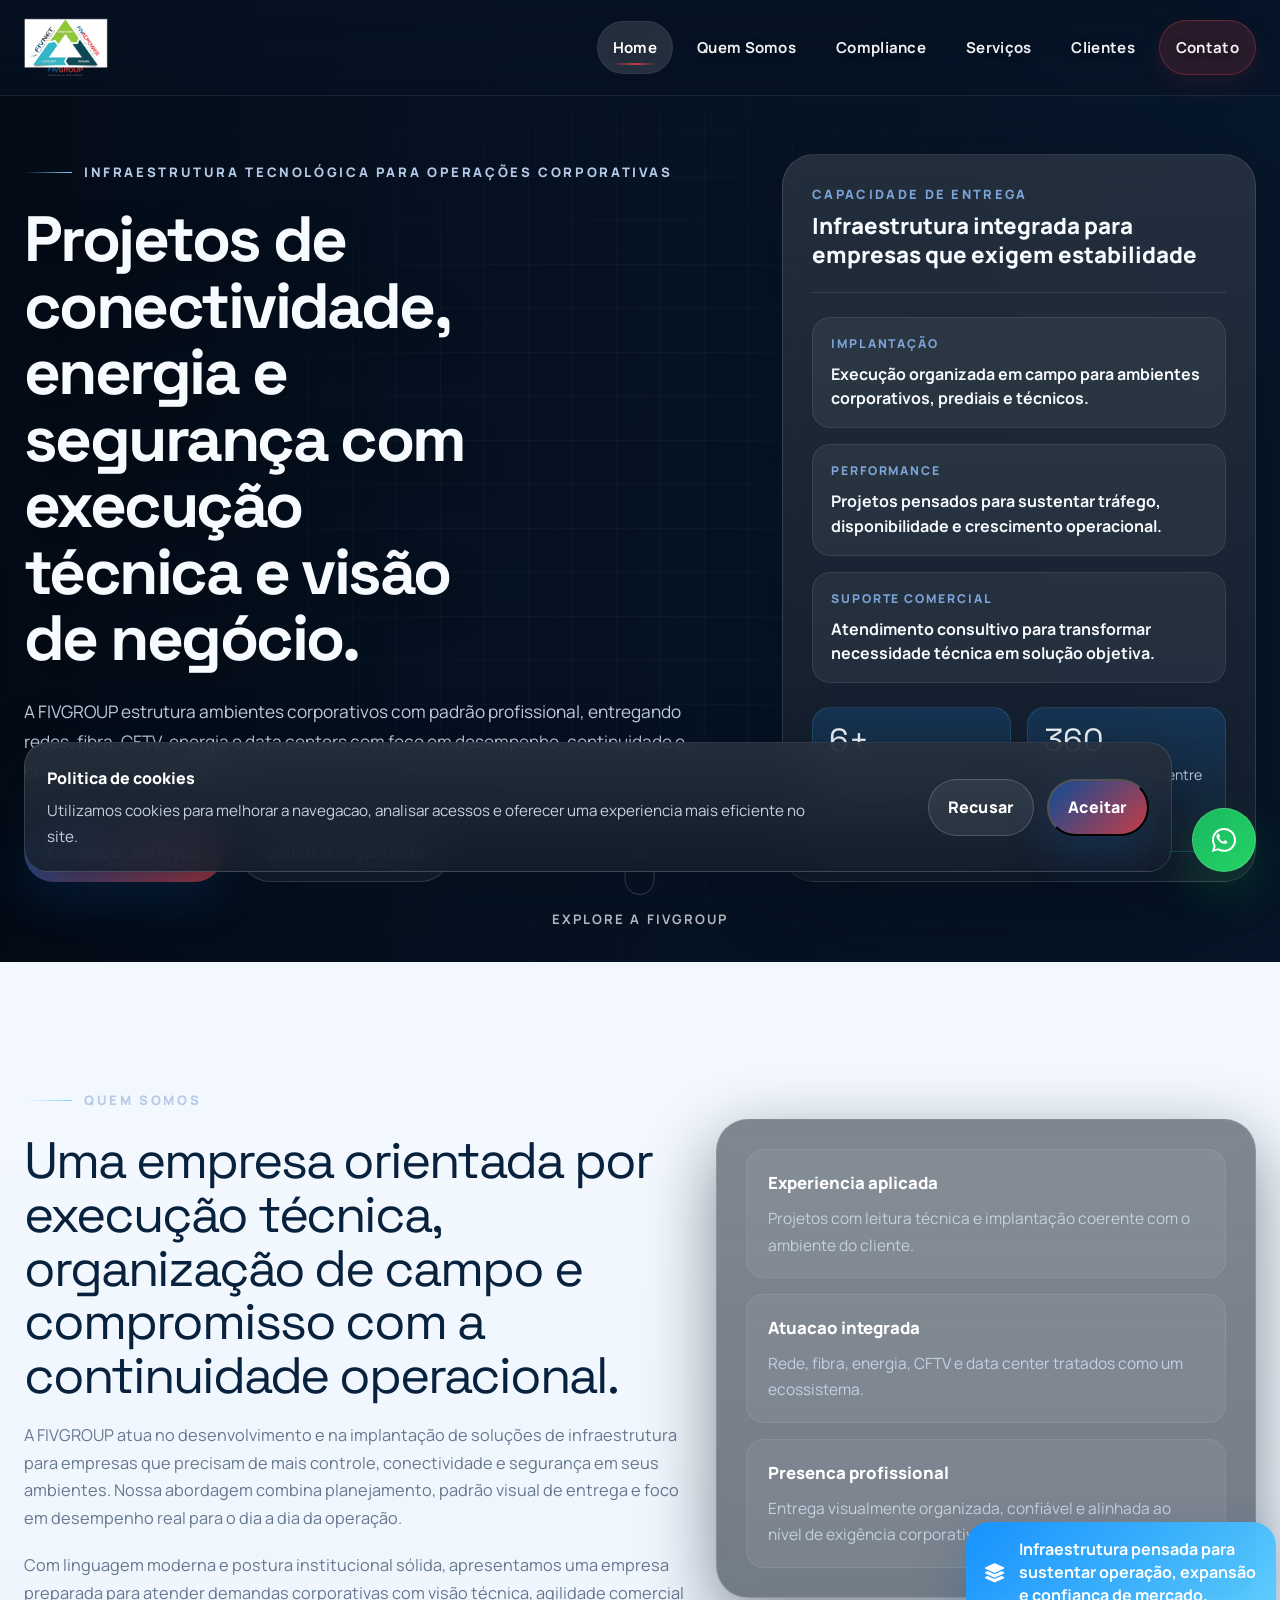
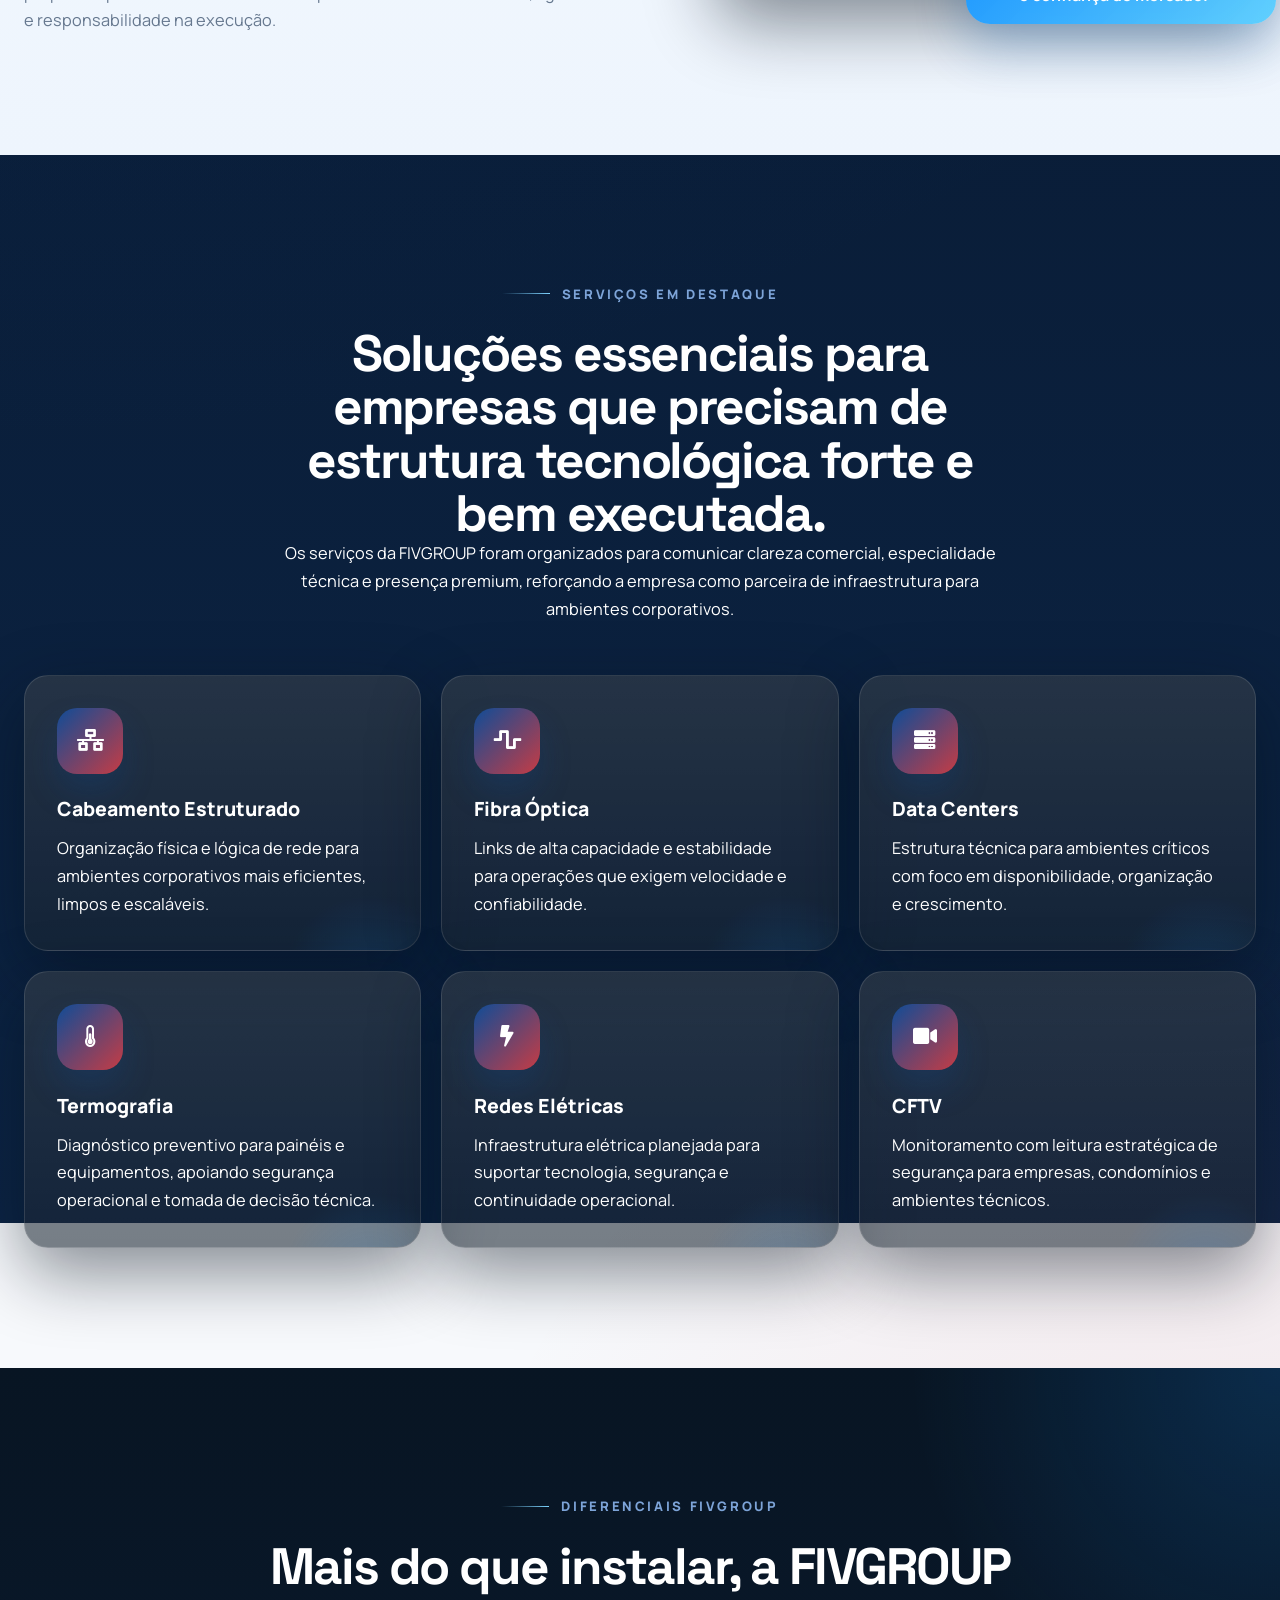
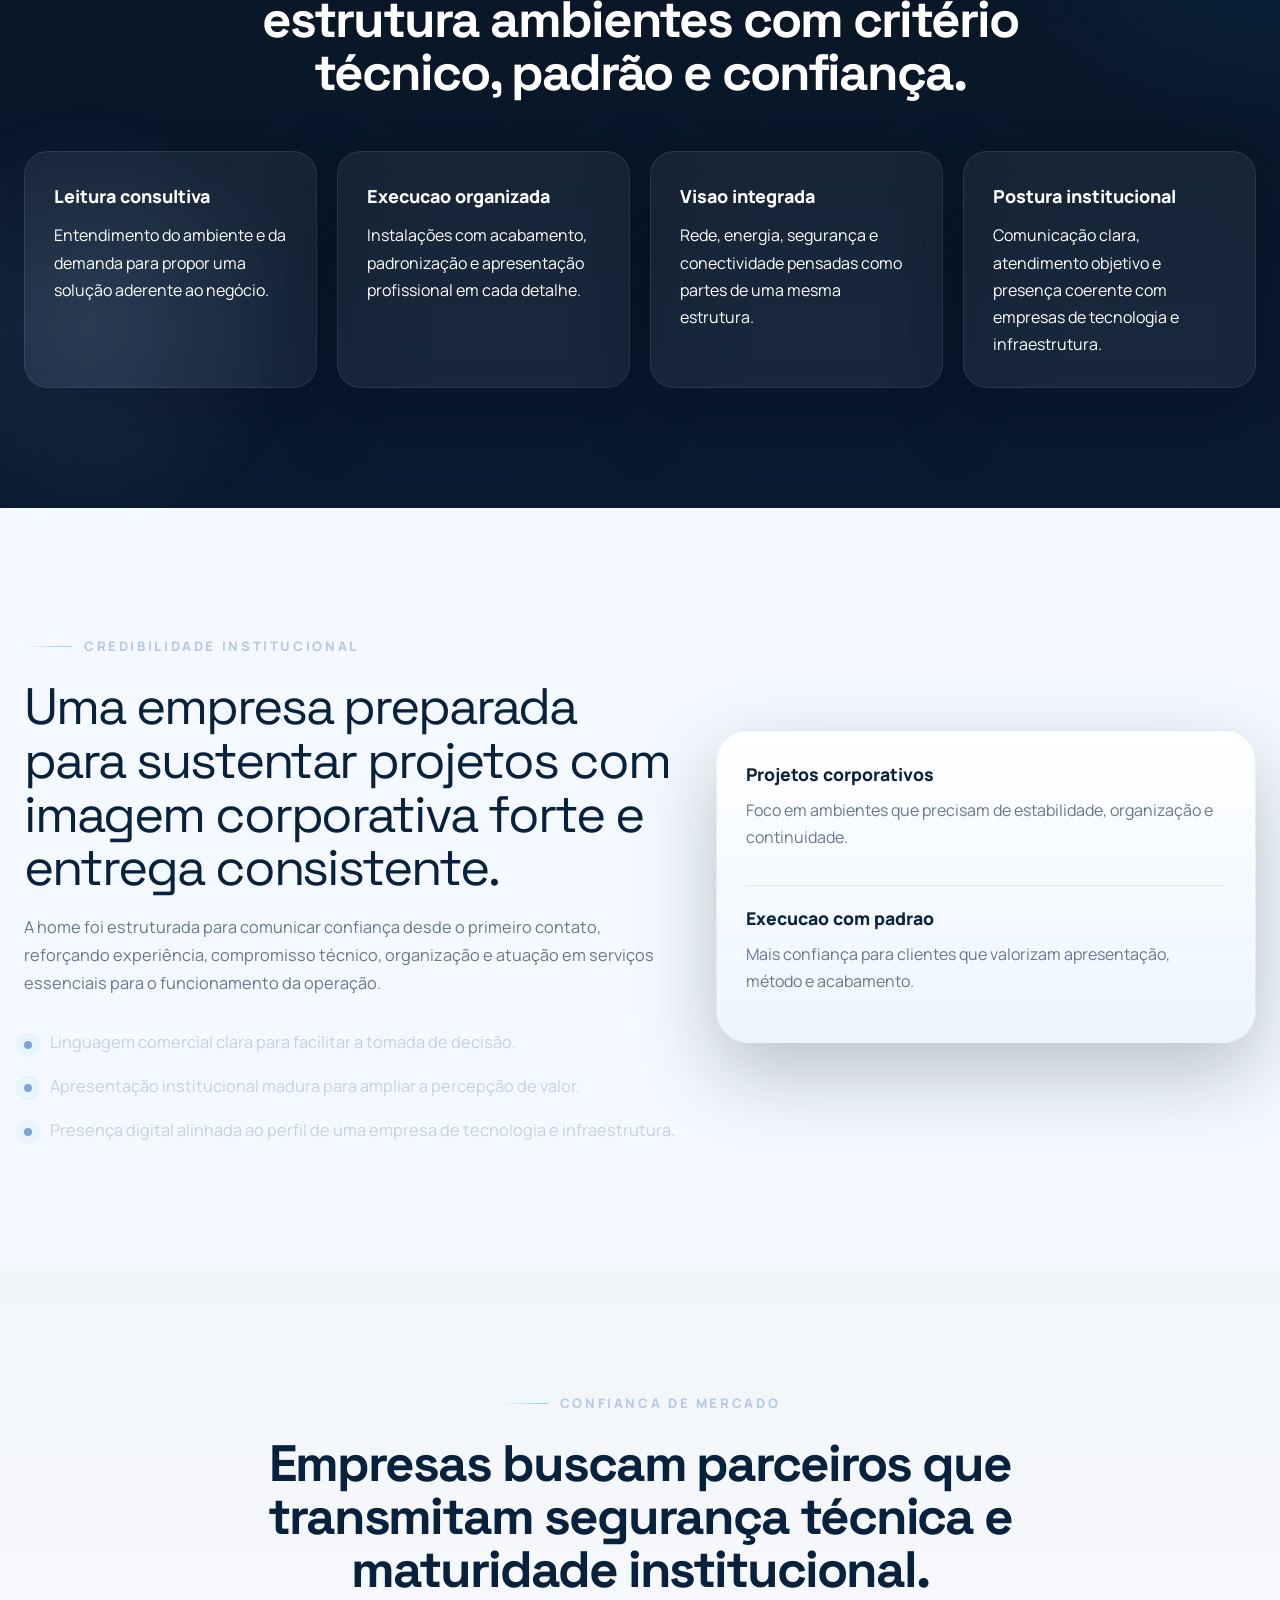
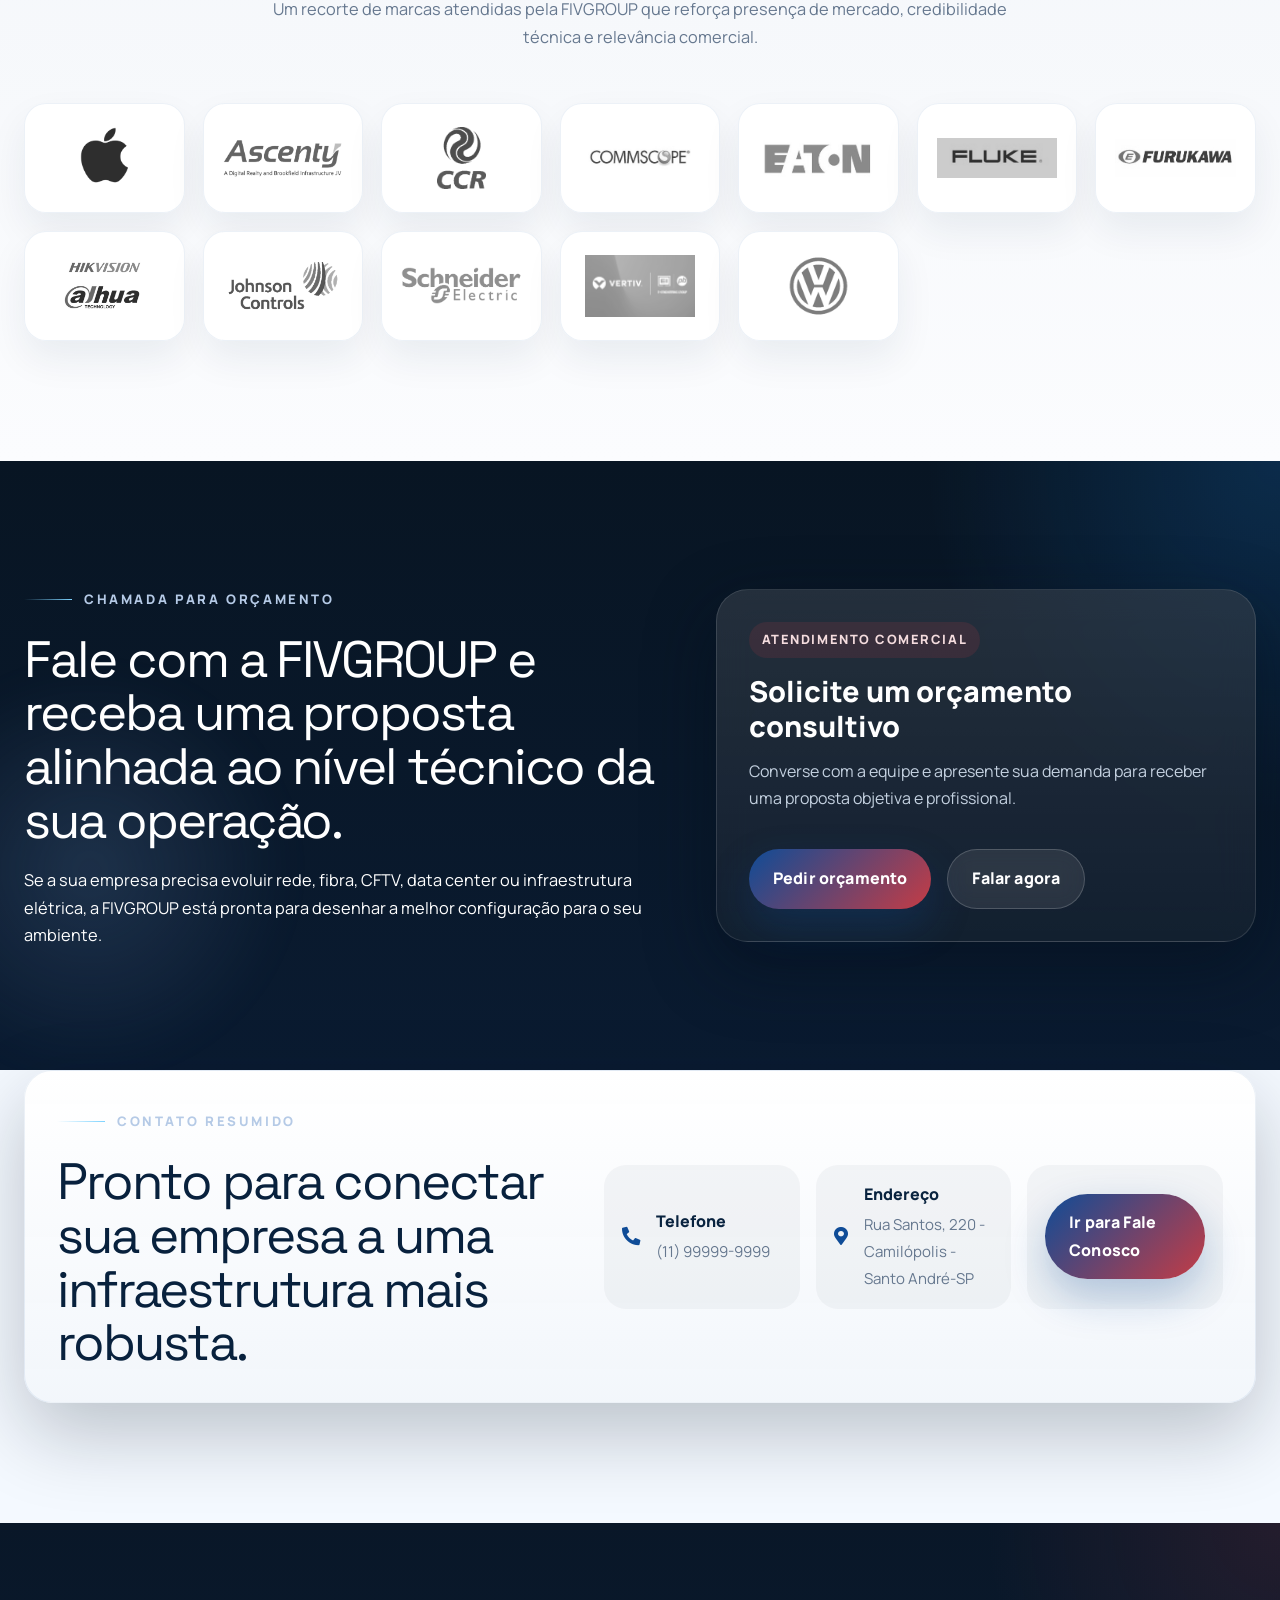
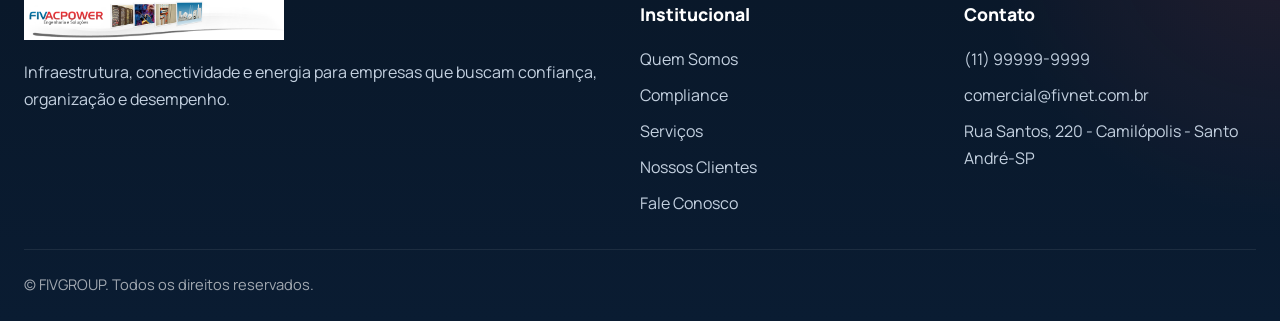
==== index.html @ 3a9e70b9 "Remoção do Serviço de Telefonia." ====
<!DOCTYPE HTML>
<html lang="pt-BR">
	<head>
		<title>FIVGROUP | Infraestrutura, Redes e Energia</title>
		<meta charset="utf-8" />
		<meta name="viewport" content="width=device-width, initial-scale=1, user-scalable=no" />
		<meta name="robots" content="index, follow, max-image-preview:large" />
		<meta name="author" content="FIVGROUP" />
		<meta name="keywords" content="infraestrutura de TI, cabeamento estruturado, fibra óptica, data center, redes elétricas, CFTV, redes corporativas, conectividade empresarial, FIVGROUP" />
		<meta
			name="description"
			content="A FIVGROUP entrega infraestrutura de TI, cabeamento, fibra óptica, energia, CFTV e data centers para operações corporativas que precisam de estabilidade e desempenho."
		/>
		<meta property="og:type" content="website" />
		<meta property="og:title" content="FIVGROUP | Infraestrutura, Redes e Energia" />
		<meta property="og:description" content="Infraestrutura corporativa com foco em conectividade, energia, segurança e desempenho operacional." />
		<meta property="og:image" content="images/logo_fivgroup.png" />
		<meta property="og:locale" content="pt_BR" />
		<meta name="twitter:card" content="summary_large_image" />
		<meta name="twitter:title" content="FIVGROUP | Infraestrutura, Redes e Energia" />
		<meta name="twitter:description" content="Soluções de infraestrutura, redes, energia e conectividade para empresas." />
		<meta name="theme-color" content="#0b2f61" />
		<link rel="canonical" href="https://www.fivnet.com.br/" />
		<link rel="icon" type="image/png" sizes="256x256" href="images/favicon-fivgroup.png" />
		<link rel="icon" type="image/x-icon" href="favicon.ico" />
		<link rel="apple-touch-icon" href="images/favicon-fivgroup.png" />
		<link rel="preconnect" href="https://fonts.googleapis.com" />
		<link rel="preconnect" href="https://fonts.gstatic.com" crossorigin />
		<link
			href="https://fonts.googleapis.com/css2?family=Manrope:wght@400;500;600;700;800&family=Space+Grotesk:wght@500;700&display=swap"
			rel="stylesheet"
		/>
		<link rel="stylesheet" href="assets/css/main.css" />
		<script type="application/ld+json">
			{
				"@context": "https://schema.org",
				"@type": "Organization",
				"name": "FIVGROUP",
				"url": "https://www.fivnet.com.br/",
				"logo": "https://www.fivnet.com.br/images/logo_fivgroup.png",
				"email": "comercial@fivnet.com.br",
				"telephone": "+55 11 99999-9999",
				"address": {
					"@type": "PostalAddress",
					"streetAddress": "Rua Santos, 220 - Camilópolis",
					"addressLocality": "Santo André",
					"addressRegion": "SP",
					"addressCountry": "BR"
				},
				"sameAs": [
					"https://wa.me/5511999999999"
				]
			}
		</script>
	</head>
	<body class="is-preload">
		<div id="preloader" aria-hidden="true">
			<div class="preloader-grid"></div>
			<div class="preloader-core">
				<div class="preloader-ring ring-a"></div>
				<div class="preloader-ring ring-b"></div>
				<div class="preloader-logo-wrap">
					<img src="images/logo_fivgroup.png" alt="FIVGROUP" class="preloader-logo" />
				</div>
			</div>
		</div>

		<div class="site-shell">
			<nav id="nav">
				<div class="container nav-container">
					<a href="#hero" class="brand scrolly" aria-label="FIVGROUP Home">
						<img src="images/logo_fivgroup.png" alt="FIVGROUP" class="brand-logo" />
					</a>
					<button class="nav-toggle" type="button" aria-label="Abrir menu">
						<span></span>
						<span></span>
					</button>
					<ul class="nav-menu">
						<li><a href="index.html" class="active">Home</a></li>
						<li><a href="quem-somos.html">Quem Somos</a></li>
						<li><a href="compliance.html">Compliance</a></li>
						<li><a href="servicos.html">Serviços</a></li>
						<li><a href="nossos-clientes.html">Clientes</a></li>
						<li><a href="fale-conosco.html" class="nav-cta">Contato</a></li>
					</ul>
				</div>
			</nav>

			<main>
				<section id="hero" class="hero">
					<div class="hero-slider">
						<div
							class="hero-slide is-active"
							style="background-image: url('https://images.unsplash.com/photo-1558494949-ef010cbdcc31?auto=format&fit=crop&w=1920&q=80');"
						></div>
						<div
							class="hero-slide"
							style="background-image: url('https://images.unsplash.com/flagged/photo-1579274216947-86eaa4b00475?auto=format&fit=crop&w=1920&q=80');"
						></div>
						<div
							class="hero-slide"
							style="background-image: url('https://images.unsplash.com/photo-1506399558188-acca6f8cbf41?auto=format&fit=crop&w=1920&q=80');"
						></div>
					</div>
					<div class="hero-overlay"></div>
					<div class="hero-grid"></div>
					<div class="container hero-content">
						<div class="hero-copy reveal" data-reveal="up">
							<span class="eyebrow">Infraestrutura tecnológica para operações corporativas</span>
							<h1>Projetos de conectividade, energia e segurança com execução técnica e visão de negócio.</h1>
							<p>
								A FIVGROUP estrutura ambientes corporativos com padrão profissional, entregando redes, fibra, CFTV,
								energia e data centers com foco em desempenho, continuidade e confiança para a operação.
							</p>
							<div class="hero-actions">
								<a href="#services" class="button button-primary scrolly">Conhecer serviços</a>
								<a href="fale-conosco.html" class="button button-secondary">Solicitar orçamento</a>
							</div>
						</div>
						<div class="hero-panel reveal" data-reveal="left">
							<div class="hero-panel-top">
								<span>Capacidade de entrega</span>
								<strong>Infraestrutura integrada para empresas que exigem estabilidade</strong>
							</div>
							<div class="hero-highlights">
								<article>
									<small>Implantação</small>
									<h3>Execução organizada em campo para ambientes corporativos, prediais e técnicos.</h3>
								</article>
								<article>
									<small>Performance</small>
									<h3>Projetos pensados para sustentar tráfego, disponibilidade e crescimento operacional.</h3>
								</article>
								<article>
									<small>Suporte comercial</small>
									<h3>Atendimento consultivo para transformar necessidade técnica em solução objetiva.</h3>
								</article>
							</div>
							<div class="hero-metrics">
								<div>
									<strong>6+</strong>
									<span>Frentes essenciais de infraestrutura</span>
								</div>
								<div>
									<strong>360</strong>
									<span>Atuação integrada entre rede, energia e conectividade</span>
								</div>
							</div>
						</div>
					</div>
					<div class="hero-scroll">
						<a href="#about" class="scrolly">
							<span></span>
							Explore a FIVGROUP
						</a>
					</div>
				</section>

				<section id="about" class="section section-about">
					<div class="container about-grid">
						<div class="about-copy reveal" data-reveal="left">
							<span class="eyebrow">Quem Somos</span>
							<h2>Uma empresa orientada por execução técnica, organização de campo e compromisso com a continuidade operacional.</h2>
							<p>
								A FIVGROUP atua no desenvolvimento e na implantação de soluções de infraestrutura para empresas que precisam
								de mais controle, conectividade e segurança em seus ambientes. Nossa abordagem combina planejamento,
								padrão visual de entrega e foco em desempenho real para o dia a dia da operação.
							</p>
							<p>
								Com linguagem moderna e postura institucional sólida, apresentamos uma empresa preparada para atender
								demandas corporativas com visão técnica, agilidade comercial e responsabilidade na execução.
							</p>
						</div>
						<div class="about-panel reveal" data-reveal="right">
							<div class="about-matrix glass-card">
								<div>
									<strong>Experiencia aplicada</strong>
									<p>Projetos com leitura técnica e implantação coerente com o ambiente do cliente.</p>
								</div>
								<div>
									<strong>Atuacao integrada</strong>
									<p>Rede, fibra, energia, CFTV e data center tratados como um ecossistema.</p>
								</div>
								<div>
									<strong>Presenca profissional</strong>
									<p>Entrega visualmente organizada, confiável e alinhada ao nível de exigência corporativa.</p>
								</div>
							</div>
							<div class="about-mini-card">
								<i class="icon solid fas fa-layer-group"></i>
								<span>Infraestrutura pensada para sustentar operação, expansão e confiança de mercado.</span>
							</div>
						</div>
					</div>
				</section>

				<section id="services" class="section section-services">
					<div class="container">
						<header class="section-header reveal" data-reveal="up">
							<span class="eyebrow">Serviços em destaque</span>
							<h2>Soluções essenciais para empresas que precisam de estrutura tecnológica forte e bem executada.</h2>
							<p>
								Os serviços da FIVGROUP foram organizados para comunicar clareza comercial, especialidade técnica e
								presença premium, reforçando a empresa como parceira de infraestrutura para ambientes corporativos.
							</p>
						</header>
						<div class="services-grid services-grid-expanded">
							<article class="service-card reveal" data-reveal="up">
								<div class="service-icon"><i class="icon solid fas fa-network-wired"></i></div>
								<h3>Cabeamento Estruturado</h3>
								<p>Organização física e lógica de rede para ambientes corporativos mais eficientes, limpos e escaláveis.</p>
							</article>
							<article class="service-card reveal" data-reveal="up" data-delay="80">
								<div class="service-icon"><i class="icon solid fas fa-wave-square"></i></div>
								<h3>Fibra Óptica</h3>
								<p>Links de alta capacidade e estabilidade para operações que exigem velocidade e confiabilidade.</p>
							</article>
							<article class="service-card reveal" data-reveal="up" data-delay="160">
								<div class="service-icon"><i class="icon solid fas fa-server"></i></div>
								<h3>Data Centers</h3>
								<p>Estrutura técnica para ambientes críticos com foco em disponibilidade, organização e crescimento.</p>
							</article>
							<article class="service-card reveal" data-reveal="up" data-delay="240">
								<div class="service-icon"><i class="icon solid fas fa-thermometer-half"></i></div>
								<h3>Termografia</h3>
								<p>Diagnóstico preventivo para painéis e equipamentos, apoiando segurança operacional e tomada de decisão técnica.</p>
							</article>
							<article class="service-card reveal" data-reveal="up" data-delay="320">
								<div class="service-icon"><i class="icon solid fas fa-bolt"></i></div>
								<h3>Redes Elétricas</h3>
								<p>Infraestrutura elétrica planejada para suportar tecnologia, segurança e continuidade operacional.</p>
							</article>
							<article class="service-card reveal" data-reveal="up" data-delay="400">
								<div class="service-icon"><i class="icon solid fas fa-video"></i></div>
								<h3>CFTV</h3>
								<p>Monitoramento com leitura estratégica de segurança para empresas, condomínios e ambientes técnicos.</p>
							</article>
						</div>
					</div>
				</section>

				<section id="differentials" class="section section-differentials parallax-section" data-parallax-speed="0.18">
					<div class="section-shape"></div>
					<div class="container">
						<header class="section-header reveal" data-reveal="up">
							<span class="eyebrow">Diferenciais FIVGROUP</span>
							<h2>Mais do que instalar, a FIVGROUP estrutura ambientes com critério técnico, padrão e confiança.</h2>
						</header>
						<div class="differentials-grid">
							<article class="differential-card reveal" data-reveal="up">
								<strong>Leitura consultiva</strong>
								<p>Entendimento do ambiente e da demanda para propor uma solução aderente ao negócio.</p>
							</article>
							<article class="differential-card reveal" data-reveal="up" data-delay="100">
								<strong>Execucao organizada</strong>
								<p>Instalações com acabamento, padronização e apresentação profissional em cada detalhe.</p>
							</article>
							<article class="differential-card reveal" data-reveal="up" data-delay="200">
								<strong>Visao integrada</strong>
								<p>Rede, energia, segurança e conectividade pensadas como partes de uma mesma estrutura.</p>
							</article>
							<article class="differential-card reveal" data-reveal="up" data-delay="300">
								<strong>Postura institucional</strong>
								<p>Comunicação clara, atendimento objetivo e presença coerente com empresas de tecnologia e infraestrutura.</p>
							</article>
						</div>
					</div>
				</section>

				<section id="trust" class="section section-trust">
					<div class="container trust-grid">
						<div class="trust-copy reveal" data-reveal="left">
							<span class="eyebrow">Credibilidade institucional</span>
							<h2>Uma empresa preparada para sustentar projetos com imagem corporativa forte e entrega consistente.</h2>
							<p>
								A home foi estruturada para comunicar confiança desde o primeiro contato, reforçando experiência,
								compromisso técnico, organização e atuação em serviços essenciais para o funcionamento da operação.
							</p>
							<ul class="feature-list">
								<li>Linguagem comercial clara para facilitar a tomada de decisão.</li>
								<li>Apresentação institucional madura para ampliar a percepção de valor.</li>
								<li>Presença digital alinhada ao perfil de uma empresa de tecnologia e infraestrutura.</li>
							</ul>
						</div>
						<div class="trust-panel reveal" data-reveal="right">
							<div class="trust-stat-card">
								<div>
									<strong>Projetos corporativos</strong>
									<p>Foco em ambientes que precisam de estabilidade, organização e continuidade.</p>
								</div>
								<div>
									<strong>Execucao com padrao</strong>
									<p>Mais confiança para clientes que valorizam apresentação, método e acabamento.</p>
								</div>
							</div>
						</div>
					</div>
				</section>

				<section id="clients" class="section section-clients">
					<div class="container">
						<header class="section-header reveal" data-reveal="up">
							<span class="eyebrow">Confianca de mercado</span>
							<h2>Empresas buscam parceiros que transmitam segurança técnica e maturidade institucional.</h2>
							<p>
								Um recorte de marcas atendidas pela FIVGROUP que reforça presença de mercado, credibilidade técnica e
								relevância comercial.
							</p>
						</header>
						<div class="client-logos reveal" data-reveal="up">
							<div class="client-logo"><img src="images/clientes/apple.png" alt="Apple" loading="lazy" /></div>
							<div class="client-logo"><img src="images/clientes/ascenty.png" alt="Ascenty" loading="lazy" /></div>
							<div class="client-logo"><img src="images/clientes/ccr.png" alt="CCR" loading="lazy" /></div>
							<div class="client-logo"><img src="images/clientes/commscope.jpg" alt="CommScope" loading="lazy" /></div>
							<div class="client-logo"><img src="images/clientes/eaton.jpg" alt="Eaton" loading="lazy" /></div>
							<div class="client-logo"><img src="images/clientes/fluke.jpg" alt="Fluke" loading="lazy" /></div>
							<div class="client-logo"><img src="images/clientes/furukawa.jpg" alt="Furukawa" loading="lazy" /></div>
							<div class="client-logo"><img src="images/clientes/hikvision.png" alt="Hikvision" loading="lazy" /></div>
							<div class="client-logo"><img src="images/clientes/johnsoncontrols.png" alt="Johnson Controls" loading="lazy" /></div>
							<div class="client-logo"><img src="images/clientes/schneiderElectric.png" alt="Schneider Electric" loading="lazy" /></div>
							<div class="client-logo"><img src="images/clientes/vertiv.png" alt="Vertiv" loading="lazy" /></div>
							<div class="client-logo"><img src="images/clientes/volkswagen.png" alt="Volkswagen" loading="lazy" /></div>
						</div>
					</div>
				</section>

				<section id="quote" class="section section-quote parallax-section" data-parallax-speed="0.12">
					<div class="cta-backdrop"></div>
					<div class="container quote-grid">
						<div class="quote-copy reveal" data-reveal="left">
							<span class="eyebrow">Chamada para orçamento</span>
							<h2>Fale com a FIVGROUP e receba uma proposta alinhada ao nível técnico da sua operação.</h2>
							<p>
								Se a sua empresa precisa evoluir rede, fibra, CFTV, data center ou infraestrutura elétrica,
								a FIVGROUP está pronta para desenhar a melhor configuração para o seu ambiente.
							</p>
						</div>
						<div class="quote-card reveal" data-reveal="up">
							<div class="quote-pill">Atendimento comercial</div>
							<h3>Solicite um orçamento consultivo</h3>
							<p>Converse com a equipe e apresente sua demanda para receber uma proposta objetiva e profissional.</p>
							<div class="hero-actions">
								<a href="#contact" class="button button-primary scrolly">Pedir orçamento</a>
								<a href="#contact" class="button button-secondary scrolly">Falar agora</a>
							</div>
						</div>
					</div>
				</section>

				<section id="contact" class="section section-contact">
					<div class="container">
						<div class="contact-strip reveal" data-reveal="up">
							<div class="contact-summary">
								<span class="eyebrow">Contato resumido</span>
								<h2>Pronto para conectar sua empresa a uma infraestrutura mais robusta.</h2>
							</div>
							<div class="contact-items">
								<div class="contact-item">
									<i class="icon solid fas fa-phone-alt"></i>
									<div>
										<strong>Telefone</strong>
										<span>(11) 99999-9999</span>
									</div>
								</div>
								<div class="contact-item">
									<i class="icon solid fas fa-map-marker-alt"></i>
									<div>
										<strong>Endereço</strong>
										<span>Rua Santos, 220 - Camilópolis - Santo André-SP</span>
									</div>
								</div>
								<div class="contact-action">
									<a href="fale-conosco.html" class="button button-primary">Ir para Fale Conosco</a>
								</div>
							</div>
						</div>
					</div>
				</section>
			</main>

			<footer class="site-footer">
				<div class="container footer-grid">
					<div class="footer-brand">
						<a href="index.html"><img src="images/fivpower_rodape.png" alt="FIVPOWER" class="footer-logo footer-logo-power" /></a>
						<p>Infraestrutura, conectividade e energia para empresas que buscam confiança, organização e desempenho.</p>
					</div>
					<div class="footer-column">
						<h3>Institucional</h3>
						<ul>
							<li><a href="quem-somos.html">Quem Somos</a></li>
							<li><a href="compliance.html">Compliance</a></li>
							<li><a href="servicos.html">Serviços</a></li>
							<li><a href="nossos-clientes.html">Nossos Clientes</a></li>
							<li><a href="fale-conosco.html">Fale Conosco</a></li>
						</ul>
					</div>
					<div class="footer-column">
						<h3>Contato</h3>
						<ul>
							<li>(11) 99999-9999</li>
							<li>comercial@fivnet.com.br</li>
							<li>Rua Santos, 220 - Camilópolis - Santo André-SP</li>
						</ul>
					</div>
				</div>
				<div class="container footer-bottom">
					<p>&copy; FIVGROUP. Todos os direitos reservados.</p>
				</div>
			</footer>
		</div>

		<a
			href="https://wa.me/5511999999999?text=Ola%2C%20gostaria%20de%20solicitar%20um%20orcamento%20com%20a%20FIVGROUP."
			class="whatsapp-float"
			target="_blank"
			rel="noopener noreferrer"
			aria-label="Chamar no WhatsApp"
		>
			<svg viewBox="0 0 32 32" aria-hidden="true" focusable="false" class="whatsapp-svg">
				<path
					fill="currentColor"
					d="M19.11 17.21c-.29-.15-1.7-.84-1.97-.93-.26-.1-.46-.15-.65.15-.19.29-.75.93-.91 1.12-.17.2-.34.22-.63.08-.29-.15-1.24-.46-2.36-1.46-.87-.78-1.46-1.75-1.63-2.04-.17-.29-.02-.45.13-.6.13-.13.29-.34.44-.51.15-.17.2-.29.29-.49.1-.2.05-.37-.02-.51-.07-.15-.65-1.57-.89-2.15-.23-.56-.47-.49-.65-.5h-.55c-.2 0-.51.07-.77.37s-1.01.99-1.01 2.42 1.03 2.82 1.18 3.02c.15.2 2.01 3.08 4.88 4.31.68.29 1.22.47 1.63.6.68.22 1.29.19 1.77.11.54-.08 1.7-.69 1.94-1.35.24-.66.24-1.22.17-1.34-.07-.12-.26-.19-.55-.34Z"
				></path>
				<path
					fill="currentColor"
					d="M16.01 3.2c-7.05 0-12.78 5.72-12.78 12.75 0 2.24.59 4.43 1.7 6.35L3 28.8l6.69-1.75a12.82 12.82 0 0 0 6.31 1.61h.01c7.05 0 12.79-5.72 12.79-12.76 0-3.4-1.33-6.6-3.74-9.01A12.7 12.7 0 0 0 16.01 3.2Zm0 23.31h-.01a10.68 10.68 0 0 1-5.46-1.5l-.39-.23-3.97 1.04 1.06-3.87-.25-.4a10.58 10.58 0 0 1-1.64-5.64c0-5.88 4.79-10.67 10.68-10.67 2.85 0 5.53 1.11 7.54 3.12a10.6 10.6 0 0 1 3.13 7.55c0 5.89-4.8 10.68-10.69 10.68Z"
				></path>
			</svg>
			<span>WhatsApp</span>
		</a>

		<div id="cookie-banner" class="cookie-banner" aria-live="polite">
			<div class="cookie-content">
				<div>
					<strong>Politica de cookies</strong>
					<p>Utilizamos cookies para melhorar a navegacao, analisar acessos e oferecer uma experiencia mais eficiente no site.</p>
				</div>
				<div class="cookie-actions">
					<button type="button" class="button button-secondary cookie-btn" data-cookie-action="reject">Recusar</button>
					<button type="button" class="button button-primary cookie-btn" data-cookie-action="accept">Aceitar</button>
				</div>
			</div>
		</div>

		<script src="assets/js/jquery.min.js"></script>
		<script src="assets/js/jquery.scrolly.min.js"></script>
		<script src="assets/js/browser.min.js"></script>
		<script src="assets/js/breakpoints.min.js"></script>
		<script src="assets/js/util.js"></script>
		<script src="assets/js/main.js"></script>
	</body>
</html>
---- assets/css/main.css ----
@import url("fontawesome-all.min.css");

:root {
	--bg: #07172d;
	--bg-soft: #0d2444;
	--surface: rgba(10, 24, 47, 0.74);
	--surface-strong: rgba(7, 18, 36, 0.92);
	--surface-light: rgba(255, 255, 255, 0.94);
	--line: rgba(255, 255, 255, 0.12);
	--line-strong: rgba(15, 76, 151, 0.24);
	--text: #f7fafe;
	--text-soft: #c4d1e0;
	--text-dark: #18314d;
	--text-muted: #66788f;
	--primary: #0f4c97;
	--primary-strong: #0b3876;
	--primary-soft: #7da4d8;
	--accent: #c53c45;
	--accent-strong: #a42b36;
	--accent-soft: #f4dcde;
	--neutral: #e7edf4;
	--white: #ffffff;
	--shadow-soft: 0 30px 80px rgba(6, 16, 29, 0.24);
	--shadow-panel: 0 24px 70px rgba(5, 14, 27, 0.48);
	--radius-xl: 32px;
	--radius-lg: 24px;
	--radius-md: 18px;
	--radius-sm: 14px;
	--nav-height: 90px;
	--container: 1240px;
}

html, body, div, span, applet, object,
iframe, h1, h2, h3, h4, h5, h6, p, blockquote,
pre, a, abbr, acronym, address, big, cite,
code, del, dfn, em, img, ins, kbd, q, s, samp,
small, strike, strong, sub, sup, tt, var, b,
u, i, center, dl, dt, dd, ol, ul, li, fieldset,
form, label, legend, table, caption, tbody,
tfoot, thead, tr, th, td, article, aside,
canvas, details, embed, figure, figcaption,
footer, header, hgroup, menu, nav, output, ruby,
section, summary, time, mark, audio, video {
	margin: 0;
	padding: 0;
	border: 0;
	font: inherit;
	vertical-align: baseline;
}

article, aside, details, figcaption, figure,
footer, header, hgroup, menu, nav, section {
	display: block;
}

*, *:before, *:after {
	box-sizing: border-box;
}

html {
	scroll-behavior: smooth;
}

body {
	background:
		radial-gradient(circle at top left, rgba(15, 76, 151, 0.2), transparent 30%),
		radial-gradient(circle at right center, rgba(197, 60, 69, 0.12), transparent 24%),
		linear-gradient(180deg, #061326 0%, #0c2444 42%, #f7f9fc 42%, #f7f9fc 100%);
	color: var(--text);
	font-family: "Manrope", sans-serif;
	line-height: 1.7;
	-webkit-text-size-adjust: none;
	overflow-x: hidden;
}

body.menu-open {
	overflow: hidden;
}

body.is-preload *,
body.is-preload *:before,
body.is-preload *:after {
	animation: none !important;
	transition: none !important;
}

a {
	color: inherit;
	text-decoration: none;
}

img {
	display: block;
	max-width: 100%;
}

ol, ul {
	list-style: none;
}

button, input, textarea, select {
	font: inherit;
}

.container {
	width: min(var(--container), calc(100% - 48px));
	margin: 0 auto;
}

.site-shell {
	position: relative;
}

#preloader {
	position: fixed;
	inset: 0;
	display: grid;
	place-items: center;
	background:
		radial-gradient(circle at center, rgba(197, 60, 69, 0.14), transparent 24%),
		linear-gradient(180deg, #061224 0%, #0b2140 100%);
	z-index: 10000;
	transition: opacity 0.75s ease, visibility 0.75s ease;
}

#preloader.is-hidden {
	opacity: 0;
	visibility: hidden;
	pointer-events: none;
}

.preloader-grid,
.hero-grid {
	position: absolute;
	inset: 0;
	background-image:
		linear-gradient(rgba(255, 255, 255, 0.05) 1px, transparent 1px),
		linear-gradient(90deg, rgba(255, 255, 255, 0.05) 1px, transparent 1px);
	background-size: 44px 44px;
	mask-image: radial-gradient(circle at center, black 28%, transparent 72%);
	opacity: 0.55;
}

.preloader-core {
	position: relative;
	display: grid;
	place-items: center;
	gap: 1rem;
	text-align: center;
}

.preloader-ring {
	position: absolute;
	border-radius: 50%;
	border: 1px solid rgba(125, 211, 255, 0.3);
}

.ring-a {
	width: 210px;
	height: 210px;
	animation: spin 5s linear infinite;
}

.ring-b {
	width: 280px;
	height: 280px;
	border-top-color: rgba(255, 255, 255, 0.65);
	border-bottom-color: rgba(197, 60, 69, 0.72);
	animation: spinReverse 7s linear infinite;
}

.preloader-logo-wrap {
	position: relative;
	z-index: 1;
	padding: 1.3rem;
	border-radius: 28px;
	background: rgba(255, 255, 255, 0.06);
	backdrop-filter: blur(18px);
	box-shadow: 0 20px 60px rgba(0, 0, 0, 0.35);
}

.preloader-logo {
	width: clamp(120px, 16vw, 170px);
	filter: drop-shadow(0 10px 26px rgba(15, 76, 151, 0.28));
}

.preloader-core p {
	position: relative;
	z-index: 1;
	color: var(--text-soft);
	font-size: 0.92rem;
	letter-spacing: 0.18em;
	text-transform: uppercase;
}

#nav {
	position: fixed;
	top: 0;
	left: 0;
	width: 100%;
	z-index: 5000;
	padding: 1.15rem 0;
	background: linear-gradient(180deg, rgba(6, 18, 36, 0.72) 0%, rgba(6, 18, 36, 0.46) 100%);
	backdrop-filter: blur(14px);
	border-bottom: 1px solid rgba(255, 255, 255, 0.08);
	transition: background-color 0.35s ease, box-shadow 0.35s ease, backdrop-filter 0.35s ease, padding 0.35s ease;
}

#nav.is-scrolled {
	background: linear-gradient(180deg, rgba(6, 18, 36, 0.9) 0%, rgba(7, 20, 39, 0.82) 100%);
	backdrop-filter: blur(18px);
	box-shadow: 0 18px 40px rgba(0, 0, 0, 0.24);
	padding: 0.8rem 0;
}

.nav-container {
	display: flex;
	align-items: center;
	justify-content: space-between;
	gap: 2rem;
}

.brand {
	display: inline-flex;
	align-items: center;
}

.brand-logo {
	height: 58px;
	width: auto;
}

.nav-menu {
	display: flex;
	align-items: center;
	gap: 0.5rem;
}

.nav-menu a {
	position: relative;
	display: inline-flex;
	align-items: center;
	justify-content: center;
	padding: 0.85rem 1rem;
	border-radius: 999px;
	color: rgba(255, 255, 255, 0.94);
	font-size: 0.94rem;
	font-weight: 700;
	letter-spacing: 0.02em;
	text-shadow: 0 2px 10px rgba(0, 0, 0, 0.28);
	transition: color 0.3s ease, background-color 0.3s ease, transform 0.3s ease, box-shadow 0.3s ease;
}

.nav-menu a:after {
	content: "";
	position: absolute;
	left: 1rem;
	right: 1rem;
	bottom: 0.55rem;
	height: 2px;
	border-radius: 999px;
	background: linear-gradient(90deg, transparent, var(--accent), transparent);
	opacity: 0;
	transform: scaleX(0.4);
	transition: opacity 0.3s ease, transform 0.3s ease;
}

.nav-menu a:hover,
.nav-menu a.active {
	color: var(--white);
	background: rgba(255, 255, 255, 0.12);
	box-shadow: inset 0 0 0 1px rgba(255, 255, 255, 0.06);
}

.nav-menu a:hover:after,
.nav-menu a.active:after {
	opacity: 1;
	transform: scaleX(1);
}

.nav-cta {
	border: 1px solid rgba(197, 60, 69, 0.38);
	background: rgba(197, 60, 69, 0.18);
	box-shadow: 0 10px 24px rgba(197, 60, 69, 0.12);
}

.nav-toggle {
	display: none;
	border: 0;
	background: transparent;
	padding: 0;
	width: 52px;
	height: 52px;
	border-radius: 14px;
	cursor: pointer;
}

.nav-toggle span {
	display: block;
	width: 24px;
	height: 2px;
	margin: 0 auto 6px;
	background: var(--white);
	transition: transform 0.3s ease, opacity 0.3s ease;
}

.nav-toggle span:last-child {
	margin-bottom: 0;
}

.hero {
	position: relative;
	min-height: 100vh;
	display: flex;
	align-items: center;
	padding: calc(var(--nav-height) + 4rem) 0 5rem;
	overflow: hidden;
	isolation: isolate;
}

.hero-slider,
.hero-overlay,
.hero-slide {
	position: absolute;
	inset: 0;
}

.hero-slide {
	background-position: center;
	background-size: cover;
	filter: blur(1.5px) brightness(0.56) saturate(0.92);
	opacity: 0;
	transform: scale(1.08);
	transition: opacity 1.4s ease, transform 7s ease, filter 1.4s ease;
}

.hero-slide.is-active {
	opacity: 1;
	transform: scale(1);
	filter: blur(1px) brightness(0.62) saturate(0.98);
}

.hero-overlay {
	background:
		linear-gradient(90deg, rgba(3, 10, 20, 0.93) 0%, rgba(5, 16, 31, 0.82) 38%, rgba(7, 22, 40, 0.72) 100%),
		linear-gradient(180deg, rgba(2, 8, 16, 0.22) 0%, rgba(2, 8, 16, 0.34) 100%),
		radial-gradient(circle at top right, rgba(15, 76, 151, 0.22), transparent 28%);
}

.hero-content {
	position: relative;
	z-index: 2;
	display: grid;
	grid-template-columns: minmax(0, 1.2fr) minmax(320px, 0.8fr);
	gap: 3rem;
	align-items: center;
}

.eyebrow {
	display: inline-flex;
	align-items: center;
	gap: 0.75rem;
	margin-bottom: 1.4rem;
	color: #b5cae6;
	font-size: 0.82rem;
	font-weight: 800;
	letter-spacing: 0.2em;
	text-transform: uppercase;
}

.eyebrow:before {
	content: "";
	width: 48px;
	height: 1px;
	background: linear-gradient(90deg, rgba(125, 211, 255, 0), rgba(125, 211, 255, 1));
}

.hero-copy h1,
.section-header h2,
.story-copy h2,
.cta-copy h2 {
	font-family: "Space Grotesk", sans-serif;
	font-weight: 700;
	line-height: 1.04;
	letter-spacing: -0.04em;
}

.hero-copy h1 {
	max-width: 12ch;
	font-size: clamp(3rem, 5vw, 5.7rem);
	text-shadow: 0 14px 38px rgba(0, 0, 0, 0.4);
}

.hero-copy p {
	text-shadow: 0 10px 28px rgba(0, 0, 0, 0.32);
}

.hero-copy p {
	max-width: 44rem;
	margin-top: 1.6rem;
	color: var(--text-soft);
	font-size: 1.08rem;
}

.hero-actions {
	display: flex;
	flex-wrap: wrap;
	gap: 1rem;
	margin-top: 2.3rem;
}

.button {
	position: relative;
	display: inline-flex;
	align-items: center;
	justify-content: center;
	min-height: 58px;
	padding: 0.95rem 1.5rem;
	border-radius: 999px;
	font-weight: 800;
	letter-spacing: 0.01em;
	overflow: hidden;
	transition: transform 0.3s ease, box-shadow 0.3s ease, border-color 0.3s ease, background-color 0.3s ease;
}

.button:before {
	content: "";
	position: absolute;
	inset: 1px;
	border-radius: inherit;
	background: linear-gradient(135deg, rgba(255, 255, 255, 0.18), rgba(255, 255, 255, 0.02));
	opacity: 0;
	transition: opacity 0.3s ease;
}

.button span,
.button {
	z-index: 1;
}

.button:hover {
	transform: translateY(-3px);
}

.button:hover:before {
	opacity: 1;
}

.button-primary {
	color: var(--white);
	background: linear-gradient(135deg, var(--primary) 0%, var(--accent) 100%);
	box-shadow: 0 18px 42px rgba(15, 76, 151, 0.28);
}

.button-secondary {
	color: var(--white);
	border: 1px solid rgba(255, 255, 255, 0.18);
	background: rgba(255, 255, 255, 0.08);
	backdrop-filter: blur(12px);
}

.hero-panel,
.glass-card,
.cta-card {
	position: relative;
	padding: 1.8rem;
	border: 1px solid rgba(255, 255, 255, 0.12);
	border-radius: var(--radius-xl);
	background:
		linear-gradient(180deg, rgba(255, 255, 255, 0.12), rgba(255, 255, 255, 0.05)),
		rgba(5, 17, 31, 0.56);
	backdrop-filter: blur(18px);
	box-shadow: var(--shadow-panel);
}

.hero-panel {
	transform: translateY(20px);
	animation: floatPanel 7s ease-in-out infinite;
}

.hero-panel-top {
	display: flex;
	flex-direction: column;
	gap: 0.35rem;
	padding-bottom: 1.4rem;
	border-bottom: 1px solid rgba(255, 255, 255, 0.1);
}

.hero-panel-top span,
.story-card > span {
	color: var(--primary-soft);
	font-size: 0.8rem;
	font-weight: 800;
	letter-spacing: 0.18em;
	text-transform: uppercase;
}

.hero-panel-top strong {
	font-size: 1.4rem;
	font-weight: 800;
	line-height: 1.3;
}

.hero-highlights {
	display: grid;
	gap: 1rem;
	margin: 1.5rem 0;
}

.hero-highlights article {
	padding: 1rem 1.1rem;
	border-radius: var(--radius-md);
	background: rgba(255, 255, 255, 0.06);
	border: 1px solid rgba(255, 255, 255, 0.08);
	transition: transform 0.3s ease, border-color 0.3s ease, background-color 0.3s ease;
}

.hero-highlights article:hover {
	transform: translateX(6px);
	border-color: rgba(125, 211, 255, 0.24);
	background: rgba(255, 255, 255, 0.08);
}

.hero-highlights small {
	display: block;
	margin-bottom: 0.45rem;
	color: var(--primary-soft);
	font-size: 0.76rem;
	font-weight: 800;
	letter-spacing: 0.16em;
	text-transform: uppercase;
}

.hero-highlights h3 {
	font-size: 1rem;
	font-weight: 700;
	line-height: 1.55;
}

.hero-metrics {
	display: grid;
	grid-template-columns: repeat(2, minmax(0, 1fr));
	gap: 1rem;
}

.hero-metrics div {
	padding: 1rem;
	border-radius: var(--radius-md);
	background: linear-gradient(180deg, rgba(23, 146, 255, 0.18), rgba(255, 255, 255, 0.02));
	border: 1px solid rgba(125, 211, 255, 0.15);
}

.hero-metrics strong {
	display: block;
	font-family: "Space Grotesk", sans-serif;
	font-size: 2rem;
	line-height: 1;
}

.hero-metrics span {
	display: block;
	margin-top: 0.45rem;
	color: var(--text-soft);
	font-size: 0.88rem;
}

.hero-scroll {
	position: absolute;
	left: 50%;
	bottom: 2rem;
	z-index: 2;
	transform: translateX(-50%);
}

.hero-scroll a {
	display: inline-flex;
	flex-direction: column;
	align-items: center;
	gap: 0.8rem;
	color: rgba(255, 255, 255, 0.8);
	font-size: 0.82rem;
	font-weight: 700;
	letter-spacing: 0.16em;
	text-transform: uppercase;
}

.hero-scroll span {
	width: 30px;
	height: 54px;
	border: 1px solid rgba(255, 255, 255, 0.25);
	border-radius: 999px;
	position: relative;
}

.hero-scroll span:before {
	content: "";
	position: absolute;
	left: 50%;
	top: 10px;
	width: 6px;
	height: 6px;
	border-radius: 50%;
	background: var(--primary-soft);
	transform: translateX(-50%);
	animation: scrollPulse 1.8s ease infinite;
}

.section {
	position: relative;
	padding: 7.5rem 0;
}

.section-services,
.section-operation,
.section-about,
.section-trust,
.section-contact,
.section-clients {
	color: var(--text-dark);
}

.section-header {
	max-width: 760px;
	margin: 0 auto 3.2rem;
	text-align: center;
}

.section-header.align-left {
	margin-left: 0;
	text-align: left;
}

.section-header h2,
.story-copy h2,
.cta-copy h2 {
	font-size: clamp(2.2rem, 4vw, 4rem);
	color: #08213d;
}

.story-copy h2,
.cta-copy h2 {
	color: var(--white);
}

.section-header p,
.story-copy p,
.cta-copy p,
.feature-list li,
.operation-card p,
.service-card p,
.story-lines p,
.cta-card p {
	color: var(--text-muted);
	font-size: 1.02rem;
}

.story-copy p,
.cta-copy p,
.feature-list li,
.story-lines p {
	color: var(--text-soft);
}

.services-grid,
.operation-grid {
	display: grid;
	grid-template-columns: repeat(4, minmax(0, 1fr));
	gap: 1.25rem;
}

.services-grid-expanded {
	grid-template-columns: repeat(3, minmax(0, 1fr));
}

.service-card,
.operation-card {
	position: relative;
	padding: 2rem;
	border-radius: var(--radius-lg);
	background: linear-gradient(180deg, rgba(255, 255, 255, 0.98), rgba(239, 247, 255, 0.96));
	border: 1px solid rgba(24, 98, 175, 0.08);
	box-shadow: var(--shadow-soft);
	transition: transform 0.35s ease, box-shadow 0.35s ease, border-color 0.35s ease;
	overflow: hidden;
}

.service-card:before,
.operation-card:before {
	content: "";
	position: absolute;
	inset: auto -10% -45% auto;
	width: 180px;
	height: 180px;
	border-radius: 50%;
	background: radial-gradient(circle, rgba(23, 146, 255, 0.16), transparent 70%);
}

.service-card:hover,
.operation-card:hover {
	transform: translateY(-8px);
	border-color: rgba(23, 146, 255, 0.24);
	box-shadow: 0 30px 70px rgba(12, 45, 82, 0.16);
}

.service-icon {
	display: inline-grid;
	place-items: center;
	width: 66px;
	height: 66px;
	margin-bottom: 1.4rem;
	border-radius: 20px;
	background: linear-gradient(135deg, var(--primary), var(--accent));
	color: var(--white);
	box-shadow: 0 18px 32px rgba(15, 76, 151, 0.24);
}

.service-icon .icon:before {
	font-size: 1.35rem;
}

.service-card h3,
.operation-card h3 {
	margin-bottom: 0.8rem;
	color: #09233f;
	font-size: 1.22rem;
	font-weight: 800;
	line-height: 1.35;
}

.section-services .section-header h2,
.section-services .section-header p,
.section-services .service-card h3,
.section-services .service-card p,
.section-differentials .section-header h2,
.section-differentials .section-header p,
.section-differentials .differential-card p {
	color: var(--white);
}

.section-services .eyebrow,
.section-differentials .eyebrow {
	color: var(--primary-soft);
}

.section-services .service-card {
	background:
		linear-gradient(180deg, rgba(255, 255, 255, 0.12), rgba(255, 255, 255, 0.05)),
		rgba(5, 17, 31, 0.56);
	border: 1px solid rgba(255, 255, 255, 0.12);
	box-shadow: var(--shadow-panel);
}

.section-services .service-card:hover {
	border-color: rgba(125, 211, 255, 0.28);
	box-shadow: 0 30px 70px rgba(6, 15, 28, 0.4);
}

.section-story,
.section-cta {
	background:
		radial-gradient(circle at top right, rgba(197, 60, 69, 0.14), transparent 24%),
		linear-gradient(180deg, #081624 0%, #0c2341 100%);
	overflow: hidden;
}

.section-shape,
.cta-backdrop {
	position: absolute;
	inset: auto auto -120px -120px;
	width: 420px;
	height: 420px;
	border-radius: 50%;
	background: radial-gradient(circle, rgba(125, 164, 216, 0.18), transparent 68%);
	filter: blur(18px);
}

.parallax-section .section-shape,
.parallax-section .cta-backdrop {
	transform: translate3d(0, var(--parallax-offset, 0px), 0);
	will-change: transform;
}

.story-grid,
.cta-grid {
	position: relative;
	z-index: 1;
	display: grid;
	grid-template-columns: minmax(0, 1fr) minmax(320px, 520px);
	gap: 2rem;
	align-items: center;
}

.feature-list {
	display: grid;
	gap: 1rem;
	margin-top: 2rem;
}

.feature-list li {
	position: relative;
	padding-left: 1.6rem;
}

.feature-list li:before {
	content: "";
	position: absolute;
	left: 0;
	top: 0.7rem;
	width: 8px;
	height: 8px;
	border-radius: 50%;
	background: var(--primary-soft);
	box-shadow: 0 0 0 8px rgba(125, 211, 255, 0.1);
}

.story-panel {
	position: relative;
}

.story-lines {
	display: grid;
	gap: 1.1rem;
	margin-top: 1.7rem;
}

.story-lines div {
	display: grid;
	grid-template-columns: 72px 1fr;
	gap: 1rem;
	align-items: start;
	padding-top: 1rem;
	border-top: 1px solid rgba(255, 255, 255, 0.08);
}

.story-lines strong {
	color: var(--white);
	font-family: "Space Grotesk", sans-serif;
	font-size: 1.6rem;
}

.floating-badge {
	position: absolute;
	right: -24px;
	bottom: 32px;
	display: inline-flex;
	align-items: center;
	gap: 0.85rem;
	padding: 0.95rem 1.2rem;
	border-radius: 999px;
	background: rgba(255, 255, 255, 0.12);
	border: 1px solid rgba(255, 255, 255, 0.12);
	backdrop-filter: blur(12px);
	box-shadow: var(--shadow-panel);
}

.floating-badge .icon:before {
	color: var(--primary-soft);
}

.floating-badge span {
	color: var(--white);
	font-weight: 700;
}

.section-operation {
	background:
		linear-gradient(180deg, #f4f9ff 0%, #eef5fd 100%);
}

.section-about {
	background:
		linear-gradient(180deg, #f4f9ff 0%, #eef5fd 100%);
}

.about-grid,
.trust-grid,
.quote-grid {
	display: grid;
	grid-template-columns: minmax(0, 1.1fr) minmax(320px, 0.9fr);
	gap: 2rem;
	align-items: center;
}

.about-copy h2,
.trust-copy h2,
.quote-copy h2,
.contact-summary h2 {
	font-family: "Space Grotesk", sans-serif;
	font-size: clamp(2.2rem, 4vw, 3.8rem);
	line-height: 1.05;
	letter-spacing: -0.04em;
	color: #08213d;
}

.about-copy p,
.trust-copy p,
.quote-copy p,
.contact-summary p {
	margin-top: 1.2rem;
	color: var(--text-muted);
	font-size: 1.02rem;
}

.about-panel {
	position: relative;
}

.about-matrix {
	display: grid;
	gap: 1rem;
}

.about-matrix div {
	padding: 1.2rem 1.3rem;
	border-radius: var(--radius-md);
	border: 1px solid rgba(255, 255, 255, 0.08);
	background: rgba(255, 255, 255, 0.05);
}

.about-matrix strong {
	display: block;
	margin-bottom: 0.45rem;
	color: var(--white);
	font-size: 1.05rem;
	font-weight: 800;
}

.about-matrix p {
	color: var(--text-soft);
	font-size: 0.97rem;
}

.about-mini-card {
	position: absolute;
	right: -20px;
	bottom: -26px;
	display: flex;
	align-items: center;
	gap: 0.9rem;
	max-width: 310px;
	padding: 1rem 1.2rem;
	border-radius: 24px;
	background: linear-gradient(135deg, rgba(23, 146, 255, 1), rgba(91, 207, 255, 0.95));
	box-shadow: 0 22px 50px rgba(10, 84, 156, 0.3);
}

.about-mini-card .icon:before {
	font-size: 1.2rem;
	color: var(--white);
}

.about-mini-card span {
	color: var(--white);
	font-weight: 700;
	line-height: 1.45;
}

.section-differentials,
.section-quote,
.site-footer {
	background:
		radial-gradient(circle at top right, rgba(23, 146, 255, 0.18), transparent 25%),
		linear-gradient(180deg, #081523 0%, #0a1b31 100%);
}

.differentials-grid {
	display: grid;
	grid-template-columns: repeat(4, minmax(0, 1fr));
	gap: 1.25rem;
}

.differential-card {
	padding: 1.8rem;
	border-radius: var(--radius-lg);
	border: 1px solid rgba(255, 255, 255, 0.09);
	background: rgba(255, 255, 255, 0.06);
	backdrop-filter: blur(14px);
	box-shadow: var(--shadow-panel);
}

.differential-card strong {
	display: block;
	margin-bottom: 0.7rem;
	color: var(--white);
	font-size: 1.12rem;
	font-weight: 800;
}

.differential-card p {
	color: var(--text-soft);
}

.section-trust {
	background: #f4f9ff;
}

.trust-panel {
	position: relative;
}

.trust-stat-card {
	display: grid;
	gap: 1rem;
	padding: 1.8rem;
	border-radius: var(--radius-xl);
	background: linear-gradient(180deg, rgba(255, 255, 255, 0.98), rgba(235, 245, 255, 0.96));
	border: 1px solid rgba(24, 98, 175, 0.08);
	box-shadow: var(--shadow-soft);
}

.trust-stat-card div {
	padding: 1.1rem 0;
	border-top: 1px solid rgba(11, 52, 96, 0.08);
}

.trust-stat-card div:first-child {
	padding-top: 0;
	border-top: 0;
}

.trust-stat-card strong {
	display: block;
	margin-bottom: 0.45rem;
	color: #09233f;
	font-size: 1.1rem;
	font-weight: 800;
}

.trust-stat-card p {
	color: var(--text-muted);
}

.section-clients {
	background:
		linear-gradient(180deg, #f2f5f9 0%, #fbfcfe 100%);
}

.client-logos {
	display: grid;
	grid-template-columns: repeat(auto-fit, minmax(150px, 1fr));
	gap: 1.1rem;
}

.client-logo {
	display: grid;
	place-items: center;
	min-height: 110px;
	padding: 1.2rem;
	border-radius: 22px;
	border: 1px solid rgba(15, 76, 151, 0.08);
	background: rgba(255, 255, 255, 0.96);
	box-shadow: 0 18px 38px rgba(10, 37, 68, 0.07);
	transition: transform 0.3s ease, box-shadow 0.3s ease, border-color 0.3s ease, opacity 0.3s ease;
}

.client-logo:hover {
	transform: translateY(-4px);
	border-color: rgba(197, 60, 69, 0.2);
	box-shadow: 0 24px 48px rgba(10, 37, 68, 0.12);
}

.client-logo img {
	width: auto;
	max-width: 100%;
	max-height: 62px;
	object-fit: contain;
	filter: grayscale(1);
	opacity: 0.82;
	transition: transform 0.3s ease, opacity 0.3s ease, filter 0.3s ease;
}

.client-logo:hover img {
	transform: scale(1.05);
	filter: grayscale(0);
	opacity: 1;
}

.quote-grid {
	position: relative;
	z-index: 1;
}

.quote-copy h2,
.quote-copy p {
	color: var(--white);
}

.quote-card {
	padding: 2rem;
	border-radius: var(--radius-xl);
	border: 1px solid rgba(255, 255, 255, 0.12);
	background:
		linear-gradient(180deg, rgba(255, 255, 255, 0.12), rgba(255, 255, 255, 0.05)),
		rgba(5, 17, 31, 0.56);
	backdrop-filter: blur(18px);
	box-shadow: var(--shadow-panel);
}

.quote-pill {
	display: inline-flex;
	margin-bottom: 1rem;
	padding: 0.45rem 0.8rem;
	border-radius: 999px;
	background: rgba(197, 60, 69, 0.14);
	color: var(--accent-soft);
	font-size: 0.8rem;
	font-weight: 800;
	letter-spacing: 0.12em;
	text-transform: uppercase;
}

.quote-card h3 {
	color: var(--white);
	font-size: 1.8rem;
	font-weight: 800;
	line-height: 1.2;
}

.quote-card p {
	margin-top: 0.9rem;
	color: var(--text-soft);
}

.section-contact {
	background: #f4f9ff;
	padding-top: 0;
}

.contact-strip {
	display: grid;
	grid-template-columns: minmax(0, 1fr) minmax(0, 1.2fr);
	gap: 2rem;
	align-items: center;
	padding: 2rem;
	border-radius: 28px;
	background: linear-gradient(180deg, rgba(255, 255, 255, 0.98), rgba(242, 246, 251, 0.96));
	border: 1px solid rgba(15, 76, 151, 0.08);
	box-shadow: var(--shadow-soft);
}

.contact-items {
	display: grid;
	grid-template-columns: repeat(3, minmax(0, 1fr));
	gap: 1rem;
	align-items: stretch;
}

.contact-item,
.contact-action {
	display: flex;
	align-items: center;
	gap: 1rem;
	padding: 1rem 1.1rem;
	border-radius: 22px;
	background: rgba(12, 36, 63, 0.04);
}

.contact-item .icon:before {
	color: var(--primary);
	font-size: 1.15rem;
}

.contact-item strong {
	display: block;
	margin-bottom: 0.2rem;
	color: #09233f;
	font-weight: 800;
}

.contact-item span {
	color: var(--text-muted);
	font-size: 0.94rem;
	line-height: 1.45;
}

.contact-action {
	justify-content: center;
}

.contact-action .button {
	width: 100%;
}

.site-footer {
	padding: 4.8rem 0 1.5rem;
	color: var(--white);
	background:
		radial-gradient(circle at top right, rgba(197, 60, 69, 0.14), transparent 22%),
		linear-gradient(180deg, #091728 0%, #0a1c32 100%);
}

.footer-grid {
	display: grid;
	grid-template-columns: minmax(0, 1.1fr) repeat(2, minmax(180px, 0.55fr));
	gap: 2rem;
	padding-bottom: 2rem;
	border-bottom: 1px solid rgba(255, 255, 255, 0.08);
}

.footer-logo {
	width: min(100%, 280px);
	height: auto;
	margin-bottom: 1.2rem;
}

.footer-logo-power {
	max-width: 260px;
}

.footer-brand p,
.footer-column li {
	color: var(--text-soft);
}

.footer-column h3 {
	margin-bottom: 1rem;
	color: var(--white);
	font-size: 1.1rem;
	font-weight: 800;
}

.footer-column ul {
	display: grid;
	gap: 0.55rem;
}

.footer-bottom {
	padding-top: 1.4rem;
}

.footer-bottom p {
	color: rgba(255, 255, 255, 0.62);
	font-size: 0.92rem;
}

.whatsapp-float {
	position: fixed;
	right: 24px;
	bottom: 28px;
	z-index: 4500;
	display: inline-grid;
	place-items: center;
	width: 64px;
	height: 64px;
	padding: 0;
	border-radius: 50%;
	background: linear-gradient(135deg, #18b95f 0%, #25d366 100%);
	color: var(--white);
	box-shadow: 0 20px 45px rgba(22, 123, 63, 0.32);
	border: 1px solid rgba(255, 255, 255, 0.18);
	transition: transform 0.3s ease, box-shadow 0.3s ease, filter 0.3s ease;
}

.whatsapp-float:hover {
	transform: translateY(-4px);
	animation: whatsappWiggle 0.7s ease-in-out;
	box-shadow: 0 24px 52px rgba(22, 123, 63, 0.4);
	filter: saturate(1.08);
}

.whatsapp-svg {
	width: 30px;
	height: 30px;
	display: block;
	color: var(--white);
}

.whatsapp-float span {
	display: none;
}

@keyframes whatsappWiggle {
	0% {
		transform: translateY(-4px) rotate(0deg);
	}
	25% {
		transform: translateY(-4px) rotate(-7deg);
	}
	50% {
		transform: translateY(-4px) rotate(6deg);
	}
	75% {
		transform: translateY(-4px) rotate(-4deg);
	}
	100% {
		transform: translateY(-4px) rotate(0deg);
	}
}

.cookie-banner {
	position: fixed;
	left: 24px;
	right: 108px;
	bottom: 28px;
	z-index: 4300;
	opacity: 0;
	visibility: hidden;
	transform: translateY(20px);
	transition: opacity 0.35s ease, transform 0.35s ease, visibility 0.35s ease;
}

.cookie-banner.is-visible {
	opacity: 1;
	visibility: visible;
	transform: translateY(0);
}

.cookie-content {
	display: flex;
	align-items: center;
	justify-content: space-between;
	gap: 1.25rem;
	padding: 1.35rem 1.4rem;
	border-radius: 24px;
	border: 1px solid rgba(255, 255, 255, 0.12);
	background:
		linear-gradient(180deg, rgba(255, 255, 255, 0.12), rgba(255, 255, 255, 0.05)),
		rgba(5, 17, 31, 0.88);
	backdrop-filter: blur(18px);
	box-shadow: var(--shadow-panel);
}

.cookie-content strong {
	display: block;
	margin-bottom: 0.35rem;
	color: var(--white);
	font-size: 1rem;
	font-weight: 800;
}

.cookie-content p {
	margin: 0;
	max-width: 48rem;
	color: var(--text-soft);
	font-size: 0.95rem;
}

.cookie-actions {
	display: flex;
	flex-wrap: wrap;
	gap: 0.8rem;
}

.cookie-actions .button {
	min-height: 50px;
	padding: 0.8rem 1.2rem;
}

.page-main {
	background:
		radial-gradient(circle at top left, rgba(23, 146, 255, 0.16), transparent 22%),
		linear-gradient(180deg, #04111e 0%, #071a2e 18%, #f4f9ff 18%, #f4f9ff 100%);
}

.page-hero {
	position: relative;
	padding: calc(var(--nav-height) + 4.5rem) 0 5rem;
	overflow: hidden;
	background:
		linear-gradient(90deg, rgba(6, 18, 36, 0.9) 0%, rgba(8, 25, 49, 0.72) 42%, rgba(10, 29, 54, 0.62) 100%),
		url("../../images/pic01.jpg") center/cover;
}

.page-hero .hero-slider,
.page-hero .hero-slide {
	position: absolute;
	inset: 0;
}

.page-hero .hero-slide {
	background-position: center;
	background-size: cover;
	filter: blur(1.5px) brightness(0.56) saturate(0.92);
	opacity: 0;
	transform: scale(1.08);
	transition: opacity 1.4s ease, transform 7s ease, filter 1.4s ease;
}

.page-hero .hero-slide.is-active {
	opacity: 1;
	transform: scale(1);
	filter: blur(1px) brightness(0.62) saturate(0.98);
}

.page-hero:before {
	content: "";
	position: absolute;
	inset: 0;
	background:
		linear-gradient(90deg, rgba(3, 10, 20, 0.92) 0%, rgba(5, 16, 31, 0.8) 40%, rgba(7, 22, 40, 0.68) 100%),
		linear-gradient(180deg, rgba(2, 8, 16, 0.22) 0%, rgba(2, 8, 16, 0.34) 100%),
		radial-gradient(circle at top right, rgba(197, 60, 69, 0.14), transparent 30%);
	z-index: 0;
}

.page-hero-content,
.page-grid,
.contact-page-grid {
	position: relative;
	z-index: 1;
	display: grid;
	grid-template-columns: minmax(0, 1.1fr) minmax(320px, 0.9fr);
	gap: 2rem;
	align-items: center;
}

.page-kicker {
	display: inline-flex;
	align-items: center;
	gap: 0.75rem;
	margin-bottom: 1.2rem;
	color: #b5cae6;
	font-size: 0.82rem;
	font-weight: 800;
	letter-spacing: 0.18em;
	text-transform: uppercase;
}

.page-kicker:before {
	content: "";
	width: 44px;
	height: 1px;
	background: linear-gradient(90deg, transparent, var(--primary-soft));
}

.page-title {
	font-family: "Space Grotesk", sans-serif;
	font-size: clamp(2.8rem, 5vw, 5rem);
	line-height: 1.02;
	letter-spacing: -0.04em;
	color: var(--white);
	text-shadow: 0 14px 38px rgba(0, 0, 0, 0.42);
}

.page-description {
	max-width: 48rem;
	margin-top: 1.4rem;
	color: var(--text-soft);
	font-size: 1.05rem;
	text-shadow: 0 10px 28px rgba(0, 0, 0, 0.34);
}

.page-side-card,
.content-card,
.contact-card,
.quote-card,
.service-detail-card,
.client-story-card,
.testimonial-card {
	border-radius: var(--radius-xl);
}

.page-side-card,
.contact-card {
	padding: 1.8rem;
	border: 1px solid rgba(255, 255, 255, 0.12);
	background:
		linear-gradient(180deg, rgba(255, 255, 255, 0.12), rgba(255, 255, 255, 0.05)),
		rgba(5, 17, 31, 0.56);
	backdrop-filter: blur(18px);
	box-shadow: var(--shadow-panel);
}

.page-side-card h3,
.contact-card h3 {
	margin-bottom: 0.9rem;
	color: var(--white);
	font-size: 1.35rem;
	font-weight: 800;
}

.page-side-card p,
.page-side-card li,
.contact-card p,
.contact-card li {
	color: var(--text-soft);
}

.page-side-card ul,
.contact-card ul {
	display: grid;
	gap: 0.8rem;
}

.section-light {
	background: linear-gradient(180deg, #f7f9fc 0%, #eef2f7 100%);
}

.section-deep {
	background:
		radial-gradient(circle at top right, rgba(197, 60, 69, 0.14), transparent 25%),
		linear-gradient(180deg, #081624 0%, #0c2341 100%);
}

.section-clean {
	background: linear-gradient(180deg, #eef2f7 0%, #fafbfd 100%);
}

.section-title {
	max-width: 780px;
	margin-bottom: 3rem;
}

.section-title.centered {
	margin-left: auto;
	margin-right: auto;
	text-align: center;
}

.section-title h2 {
	font-family: "Space Grotesk", sans-serif;
	font-size: clamp(2.1rem, 4vw, 3.8rem);
	line-height: 1.05;
	letter-spacing: -0.04em;
	color: #08213d;
}

.section-deep .section-title h2 {
	color: var(--white);
}

.section-title p {
	margin-top: 1rem;
	color: var(--text-muted);
	font-size: 1.02rem;
}

.section-deep .section-title p {
	color: var(--text-soft);
}

.content-card {
	padding: 2rem;
	background: linear-gradient(180deg, rgba(255, 255, 255, 0.98), rgba(239, 247, 255, 0.96));
	border: 1px solid rgba(24, 98, 175, 0.08);
	box-shadow: var(--shadow-soft);
}

.content-card h3 {
	margin-bottom: 0.7rem;
	color: #09233f;
	font-size: 1.3rem;
	font-weight: 800;
}

.content-card p,
.content-card li {
	color: var(--text-muted);
}

.content-grid-2,
.content-grid-3,
.content-grid-4,
.service-detail-grid,
.testimonial-grid {
	display: grid;
	gap: 1.25rem;
}

.content-grid-2 {
	grid-template-columns: repeat(2, minmax(0, 1fr));
}

.content-grid-3,
.service-detail-grid {
	grid-template-columns: repeat(3, minmax(0, 1fr));
}

.content-grid-4 {
	grid-template-columns: repeat(4, minmax(0, 1fr));
}

.info-list {
	display: grid;
	gap: 0.8rem;
	margin-top: 1rem;
}

.info-list li {
	position: relative;
	padding-left: 1.4rem;
}

.info-list li:before {
	content: "";
	position: absolute;
	left: 0;
	top: 0.7rem;
	width: 7px;
	height: 7px;
	border-radius: 50%;
	background: var(--primary);
	box-shadow: 0 0 0 7px rgba(23, 146, 255, 0.12);
}

.service-detail-card {
	position: relative;
	padding: 2rem;
	background: linear-gradient(180deg, rgba(255, 255, 255, 0.98), rgba(239, 247, 255, 0.96));
	border: 1px solid rgba(24, 98, 175, 0.08);
	box-shadow: var(--shadow-soft);
	overflow: hidden;
}

.service-detail-media {
	position: relative;
	margin: -2rem -2rem 1.4rem;
	height: 190px;
	overflow: hidden;
	border-radius: var(--radius-lg) var(--radius-lg) 24px 24px;
}

.service-detail-media:after {
	content: "";
	position: absolute;
	inset: 0;
	background:
		linear-gradient(180deg, rgba(7, 18, 36, 0.02) 0%, rgba(7, 18, 36, 0.18) 100%),
		radial-gradient(circle at top right, rgba(197, 60, 69, 0.18), transparent 32%);
}

.service-detail-media img {
	width: 100%;
	height: 100%;
	object-fit: cover;
	transform: scale(1.02);
	transition: transform 0.5s ease;
}

.service-detail-card:hover .service-detail-media img {
	transform: scale(1.08);
}

.service-detail-card:before {
	content: "";
	position: absolute;
	inset: auto -16% -40% auto;
	width: 190px;
	height: 190px;
	border-radius: 50%;
	background: radial-gradient(circle, rgba(23, 146, 255, 0.16), transparent 68%);
}

.service-detail-card .service-icon {
	margin-bottom: 1.2rem;
}

.service-detail-card h3 {
	margin-bottom: 0.8rem;
	color: #09233f;
	font-size: 1.35rem;
	font-weight: 800;
}

.service-detail-card p,
.service-detail-card li {
	color: var(--text-muted);
}

.service-detail-card ul {
	display: grid;
	gap: 0.65rem;
	margin-top: 1rem;
}

.service-detail-card li {
	position: relative;
	padding-left: 1.35rem;
}

.service-detail-card li:before {
	content: "";
	position: absolute;
	left: 0;
	top: 0.7rem;
	width: 7px;
	height: 7px;
	border-radius: 50%;
	background: var(--primary);
}

.compliance-stack {
	display: grid;
	gap: 1.25rem;
}

.compliance-card {
	display: grid;
	grid-template-columns: 92px 1fr;
	gap: 1.2rem;
	padding: 1.8rem;
	border-radius: var(--radius-lg);
	background: linear-gradient(180deg, rgba(255, 255, 255, 0.98), rgba(239, 247, 255, 0.96));
	border: 1px solid rgba(24, 98, 175, 0.08);
	box-shadow: var(--shadow-soft);
}

.compliance-badge {
	display: grid;
	place-items: center;
	width: 92px;
	height: 92px;
	border-radius: 26px;
	background: linear-gradient(135deg, rgba(23, 146, 255, 1), rgba(125, 211, 255, 1));
	box-shadow: 0 18px 32px rgba(23, 146, 255, 0.24);
}

.compliance-badge .icon:before {
	font-size: 1.45rem;
	color: var(--white);
}

.compliance-card h3,
.client-story-card h3,
.testimonial-card h3 {
	margin-bottom: 0.65rem;
	color: #09233f;
	font-size: 1.28rem;
	font-weight: 800;
}

.compliance-card p,
.client-story-card p,
.testimonial-card p {
	color: var(--text-muted);
}

.logo-ribbon {
	display: grid;
	grid-template-columns: repeat(auto-fit, minmax(150px, 1fr));
	gap: 1.1rem;
}

.logo-ribbon .client-logo {
	min-height: 110px;
}

.client-story-card,
.testimonial-card {
	padding: 2rem;
	background: linear-gradient(180deg, rgba(255, 255, 255, 0.98), rgba(239, 247, 255, 0.96));
	border: 1px solid rgba(24, 98, 175, 0.08);
	box-shadow: var(--shadow-soft);
}

.testimonial-card .quote-mark {
	display: inline-block;
	margin-bottom: 0.9rem;
	color: var(--primary);
	font-family: "Space Grotesk", sans-serif;
	font-size: 2.2rem;
	line-height: 1;
}

.testimonial-card strong {
	display: block;
	margin-top: 1rem;
	color: #09233f;
	font-weight: 800;
}

.testimonial-card span {
	color: var(--text-muted);
	font-size: 0.94rem;
}

.contact-page-grid {
	align-items: start;
}

.contact-form-card {
	padding: 2rem;
	border-radius: var(--radius-xl);
	background: linear-gradient(180deg, rgba(255, 255, 255, 0.98), rgba(239, 247, 255, 0.96));
	border: 1px solid rgba(24, 98, 175, 0.08);
	box-shadow: var(--shadow-soft);
}

.contact-form-card h3 {
	margin-bottom: 0.8rem;
	color: #09233f;
	font-size: 1.45rem;
	font-weight: 800;
}

.contact-form-card p {
	color: var(--text-muted);
}

.form-grid {
	display: grid;
	grid-template-columns: repeat(2, minmax(0, 1fr));
	gap: 1rem;
	margin-top: 1.5rem;
}

.form-grid .full-width {
	grid-column: 1 / -1;
}

.field label {
	display: block;
	margin-bottom: 0.55rem;
	color: #09233f;
	font-size: 0.92rem;
	font-weight: 800;
}

.field input,
.field textarea,
.field select {
	width: 100%;
	padding: 1rem 1.05rem;
	border: 1px solid rgba(24, 98, 175, 0.14);
	border-radius: 16px;
	background: rgba(255, 255, 255, 0.92);
	color: #0f2741;
	outline: none;
	transition: border-color 0.3s ease, box-shadow 0.3s ease, transform 0.3s ease;
}

.field textarea {
	min-height: 170px;
	resize: vertical;
}

.field input:focus,
.field textarea:focus,
.field select:focus {
	border-color: rgba(197, 60, 69, 0.34);
	box-shadow: 0 0 0 5px rgba(197, 60, 69, 0.1);
}

.form-actions {
	display: flex;
	flex-wrap: wrap;
	align-items: center;
	gap: 1rem;
	margin-top: 1.4rem;
}

.form-status {
	min-height: 1.5rem;
	color: var(--text-muted);
	font-size: 0.95rem;
	font-weight: 700;
}

.form-status.is-loading {
	color: #0f68cb;
}

.form-status.is-success {
	color: #0b8f63;
}

.form-status.is-error {
	color: #d94141;
}

.contact-card .contact-list {
	display: grid;
	gap: 1rem;
	margin-top: 1.2rem;
}

.contact-card .contact-list li {
	display: grid;
	grid-template-columns: 24px 1fr;
	gap: 0.8rem;
	align-items: start;
}

.contact-card .contact-list .icon:before {
	color: var(--primary-soft);
}

.contact-card .whatsapp-card {
	margin-top: 1.4rem;
	padding: 1rem 1.1rem;
	border-radius: 18px;
	background: rgba(255, 255, 255, 0.06);
	border: 1px solid rgba(255, 255, 255, 0.08);
}

.contact-card .whatsapp-card strong {
	display: block;
	margin-bottom: 0.35rem;
	color: var(--white);
}

.cta-card {
	display: grid;
	gap: 1.4rem;
	justify-items: start;
}

.cta-logo {
	height: 52px;
	width: auto;
}

.cta-card p {
	max-width: 24rem;
}

.reveal {
	opacity: 0;
	transform: translate3d(0, 32px, 0) scale(0.985);
	transition: opacity 0.8s ease, transform 0.8s ease;
	transition-delay: var(--delay, 0ms);
}

.reveal[data-reveal="left"] {
	transform: translate3d(36px, 0, 0) scale(0.985);
}

.reveal[data-reveal="right"] {
	transform: translate3d(-36px, 0, 0) scale(0.985);
}

.reveal.is-visible {
	opacity: 1;
	transform: translate3d(0, 0, 0) scale(1);
}

@keyframes spin {
	from { transform: rotate(0deg); }
	to { transform: rotate(360deg); }
}

@keyframes spinReverse {
	from { transform: rotate(360deg); }
	to { transform: rotate(0deg); }
}

@keyframes floatPanel {
	0%, 100% { transform: translateY(12px); }
	50% { transform: translateY(-6px); }
}

@keyframes scrollPulse {
	0% {
		transform: translate(-50%, 0);
		opacity: 0;
	}
	30% {
		opacity: 1;
	}
	100% {
		transform: translate(-50%, 18px);
		opacity: 0;
	}
}

@media screen and (max-width: 1180px) {

	.hero-content,
	.story-grid,
	.cta-grid,
	.about-grid,
	.trust-grid,
	.quote-grid,
	.page-hero-content,
	.page-grid,
	.contact-page-grid {
		grid-template-columns: 1fr;
	}

	.services-grid,
	.operation-grid,
	.differentials-grid {
		grid-template-columns: repeat(2, minmax(0, 1fr));
	}

	.content-grid-3,
	.content-grid-4,
	.service-detail-grid,
	.logo-ribbon,
	.testimonial-grid {
		grid-template-columns: repeat(2, minmax(0, 1fr));
	}

	.client-logos {
		grid-template-columns: repeat(3, minmax(0, 1fr));
	}

	.contact-strip,
	.contact-items,
	.footer-grid {
		grid-template-columns: 1fr;
	}

	.cookie-content {
		flex-direction: column;
		align-items: flex-start;
	}

	.hero-copy h1 {
		max-width: 14ch;
	}

	.hero-panel {
		max-width: 720px;
	}
}

@media screen and (max-width: 980px) {

	:root {
		--nav-height: 78px;
	}

	#nav {
		padding: 0.9rem 0;
	}

	.nav-toggle {
		display: inline-flex;
		align-items: center;
		justify-content: center;
		background: rgba(255, 255, 255, 0.08);
		border: 1px solid rgba(255, 255, 255, 0.1);
	}

	.nav-menu {
		position: absolute;
		top: calc(100% + 12px);
		left: 24px;
		right: 24px;
		flex-direction: column;
		align-items: stretch;
		padding: 1rem;
		border-radius: 24px;
		background: rgba(5, 15, 28, 0.94);
		border: 1px solid rgba(255, 255, 255, 0.08);
		backdrop-filter: blur(14px);
		box-shadow: var(--shadow-panel);
		opacity: 0;
		visibility: hidden;
		transform: translateY(-8px);
		transition: opacity 0.3s ease, transform 0.3s ease, visibility 0.3s ease;
	}

	#nav.is-open .nav-menu {
		opacity: 1;
		visibility: visible;
		transform: translateY(0);
	}

	.nav-menu a {
		justify-content: flex-start;
	}

	.hero {
		padding-bottom: 7rem;
	}

	.hero-copy h1 {
		max-width: none;
	}

	.hero-scroll {
		bottom: 1.5rem;
	}
}

@media screen and (max-width: 736px) {

	body {
		background:
			radial-gradient(circle at top left, rgba(15, 76, 151, 0.18), transparent 20%),
			linear-gradient(180deg, #061326 0%, #0c2444 38%, #f7f9fc 38%, #f7f9fc 100%);
	}

	.container {
		width: min(var(--container), calc(100% - 28px));
	}

	.section {
		padding: 5.5rem 0;
	}

	.hero {
		min-height: auto;
		padding-top: calc(var(--nav-height) + 3rem);
	}

	.hero-copy h1 {
		font-size: clamp(2.3rem, 12vw, 3.8rem);
	}

	.hero-copy p,
	.section-header p,
	.story-copy p,
	.cta-copy p,
	.feature-list li,
	.service-card p,
	.operation-card p,
	.story-lines p,
	.cta-card p {
		font-size: 0.96rem;
	}

	.hero-actions,
	.hero-metrics {
		grid-template-columns: 1fr;
	}

	.button {
		width: 100%;
	}

	.services-grid,
	.operation-grid,
	.differentials-grid,
	.client-logos,
	.content-grid-2,
	.content-grid-3,
	.content-grid-4,
	.service-detail-grid,
	.logo-ribbon,
	.testimonial-grid,
	.form-grid {
		grid-template-columns: 1fr;
	}

	.story-lines div {
		grid-template-columns: 1fr;
	}

	.floating-badge {
		position: static;
		margin-top: 1rem;
	}

	.about-mini-card {
		position: static;
		max-width: none;
		margin-top: 1rem;
	}

	.compliance-card {
		grid-template-columns: 1fr;
	}

	.preloader-logo {
		width: 118px;
	}

	.ring-a {
		width: 180px;
		height: 180px;
	}

	.ring-b {
		width: 240px;
		height: 240px;
	}

	.whatsapp-float {
		right: 14px;
		left: auto;
		bottom: 14px;
		width: 58px;
		height: 58px;
	}

	.cookie-banner {
		left: 14px;
		right: 14px;
		bottom: 88px;
	}
}

@media (prefers-reduced-motion: reduce) {

	html {
		scroll-behavior: auto;
	}

	*,
	*:before,
	*:after {
		animation: none !important;
		transition: none !important;
	}

	.reveal,
	.reveal[data-reveal="left"],
	.reveal[data-reveal="right"] {
		opacity: 1;
		transform: none;
	}
}

.compliance-points {
	margin: 1rem 0 0;
	padding-left: 1.2rem;
	list-style: disc;
	display: grid;
	gap: 0.45rem;
	color: rgba(29, 45, 68, 0.82);
}

.certification-panel {
	display: grid;
	gap: 2rem;
	padding: 2.5rem;
	border-radius: 28px;
	background: #ffffff;
	border: 1px solid rgba(11, 33, 64, 0.08);
	box-shadow: 0 22px 48px rgba(8, 19, 37, 0.1);
}

.certification-header {
	display: flex;
	justify-content: center;
}

.certification-header img {
	width: min(100%, 700px);
	height: auto;
	object-fit: contain;
}

.certification-grid {
	display: flex;
	justify-content: center;
	align-items: center;
	gap: 2.5rem;
	flex-wrap: wrap;
}

.certification-card {
	display: flex;
	justify-content: center;
	align-items: center;
}

.certification-card img {
	width: min(100%, 230px);
	height: auto;
	object-fit: contain;
}

.certification-copy {
	max-width: 760px;
	margin: 0 auto;
	text-align: center;
}

@media screen and (max-width: 900px) {
	.certification-panel {
		padding: 1.75rem;
	}
}
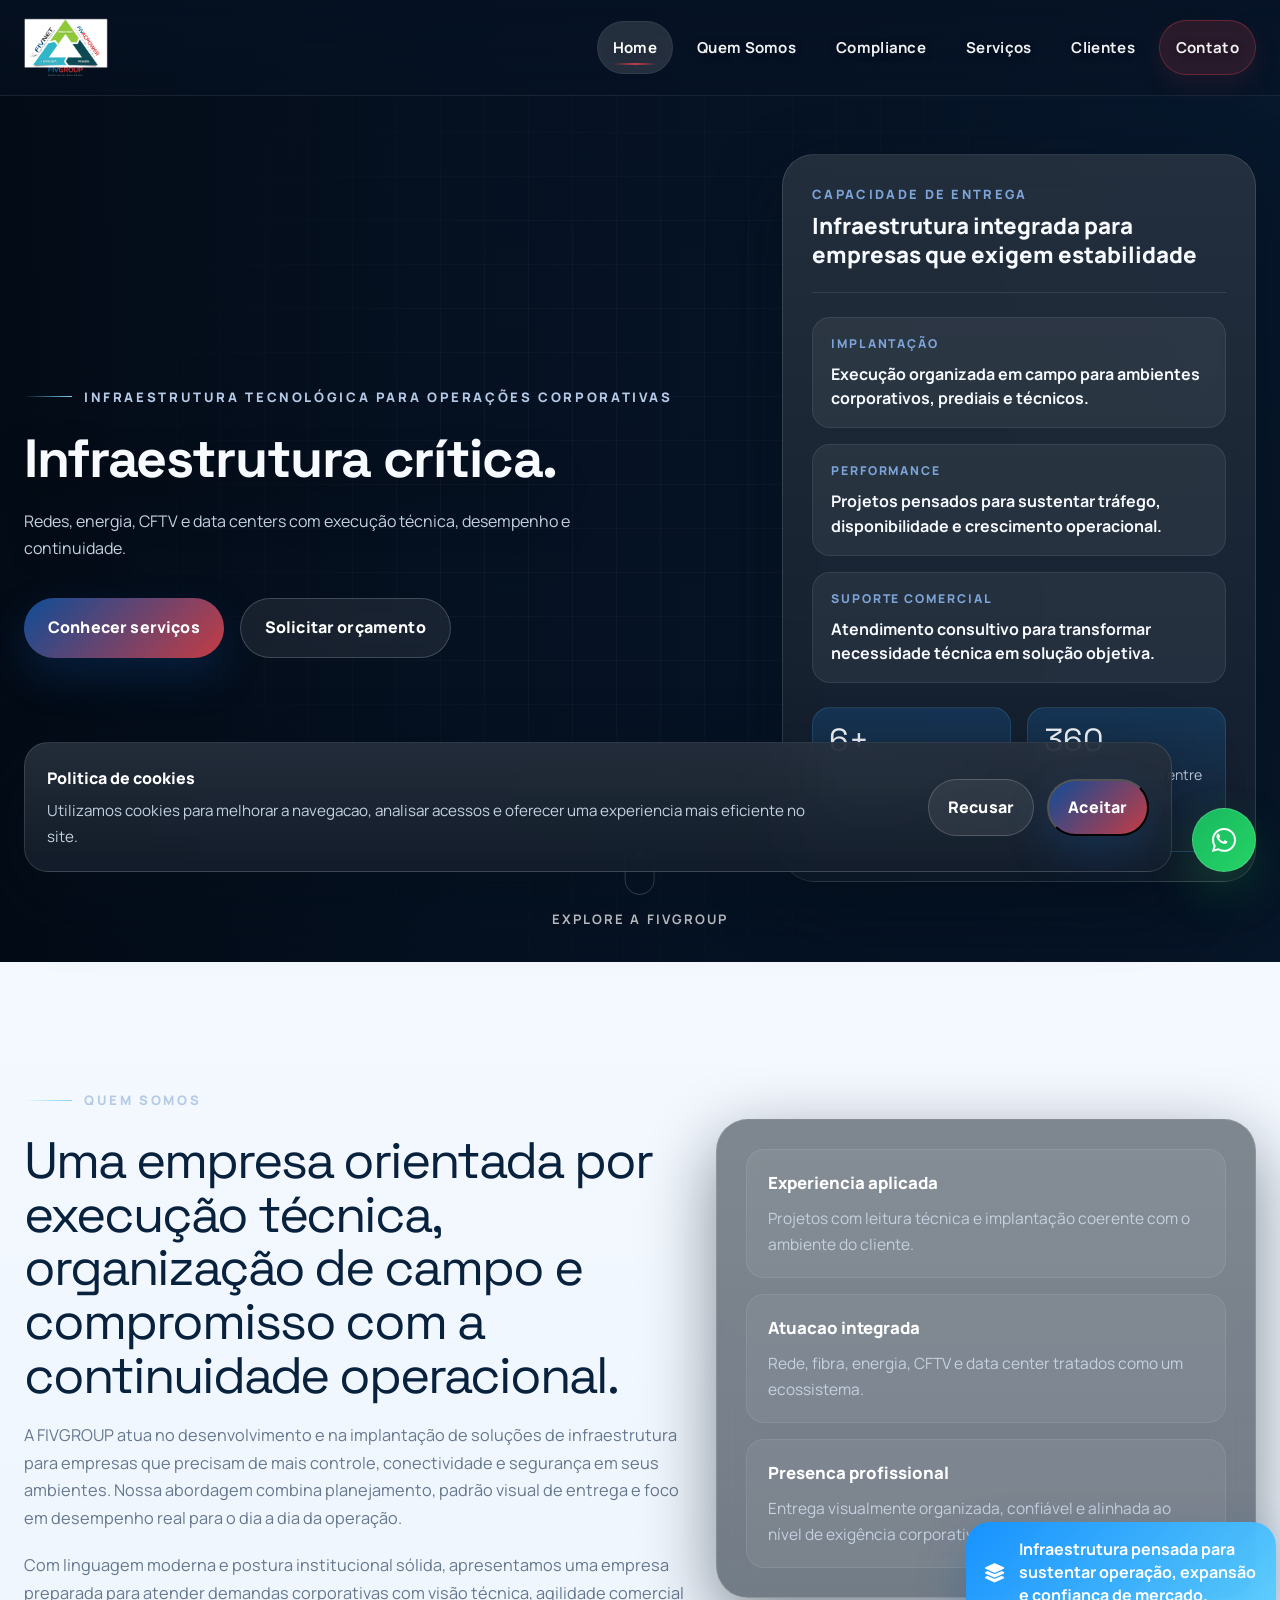
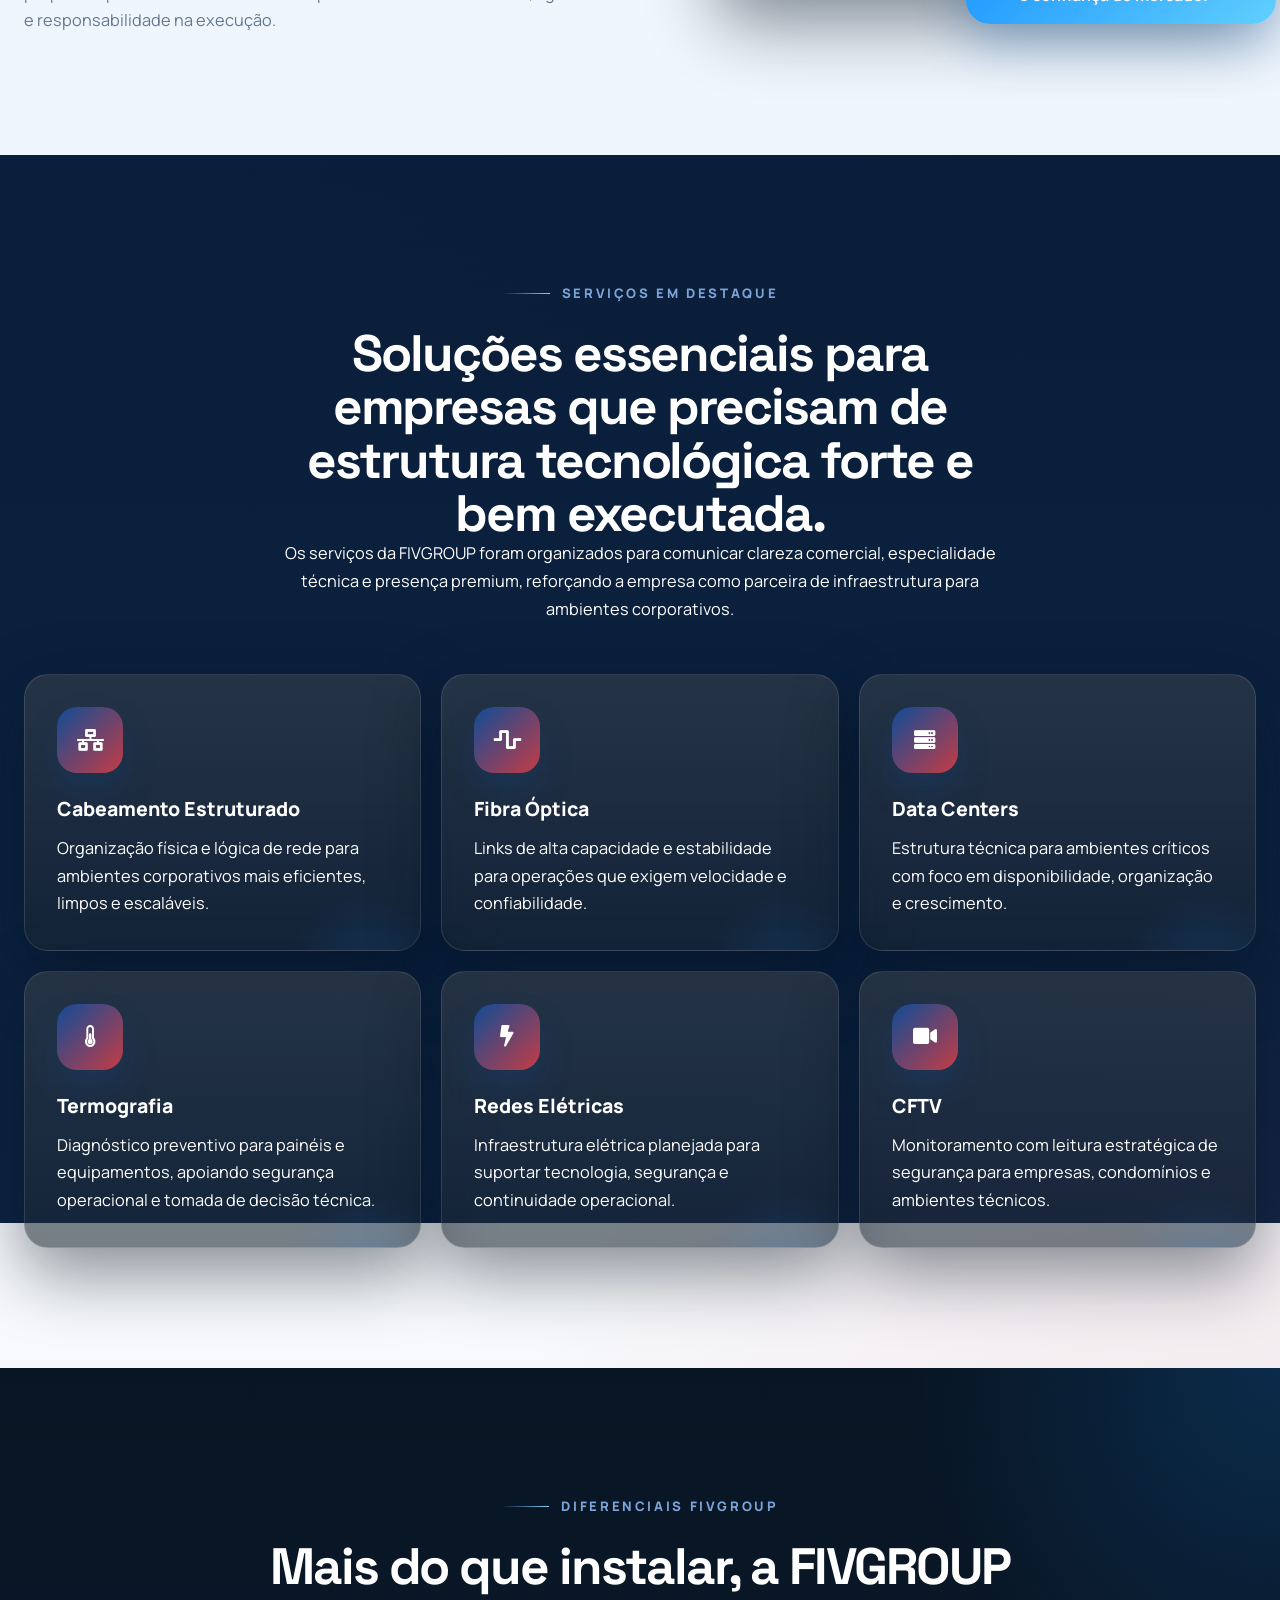
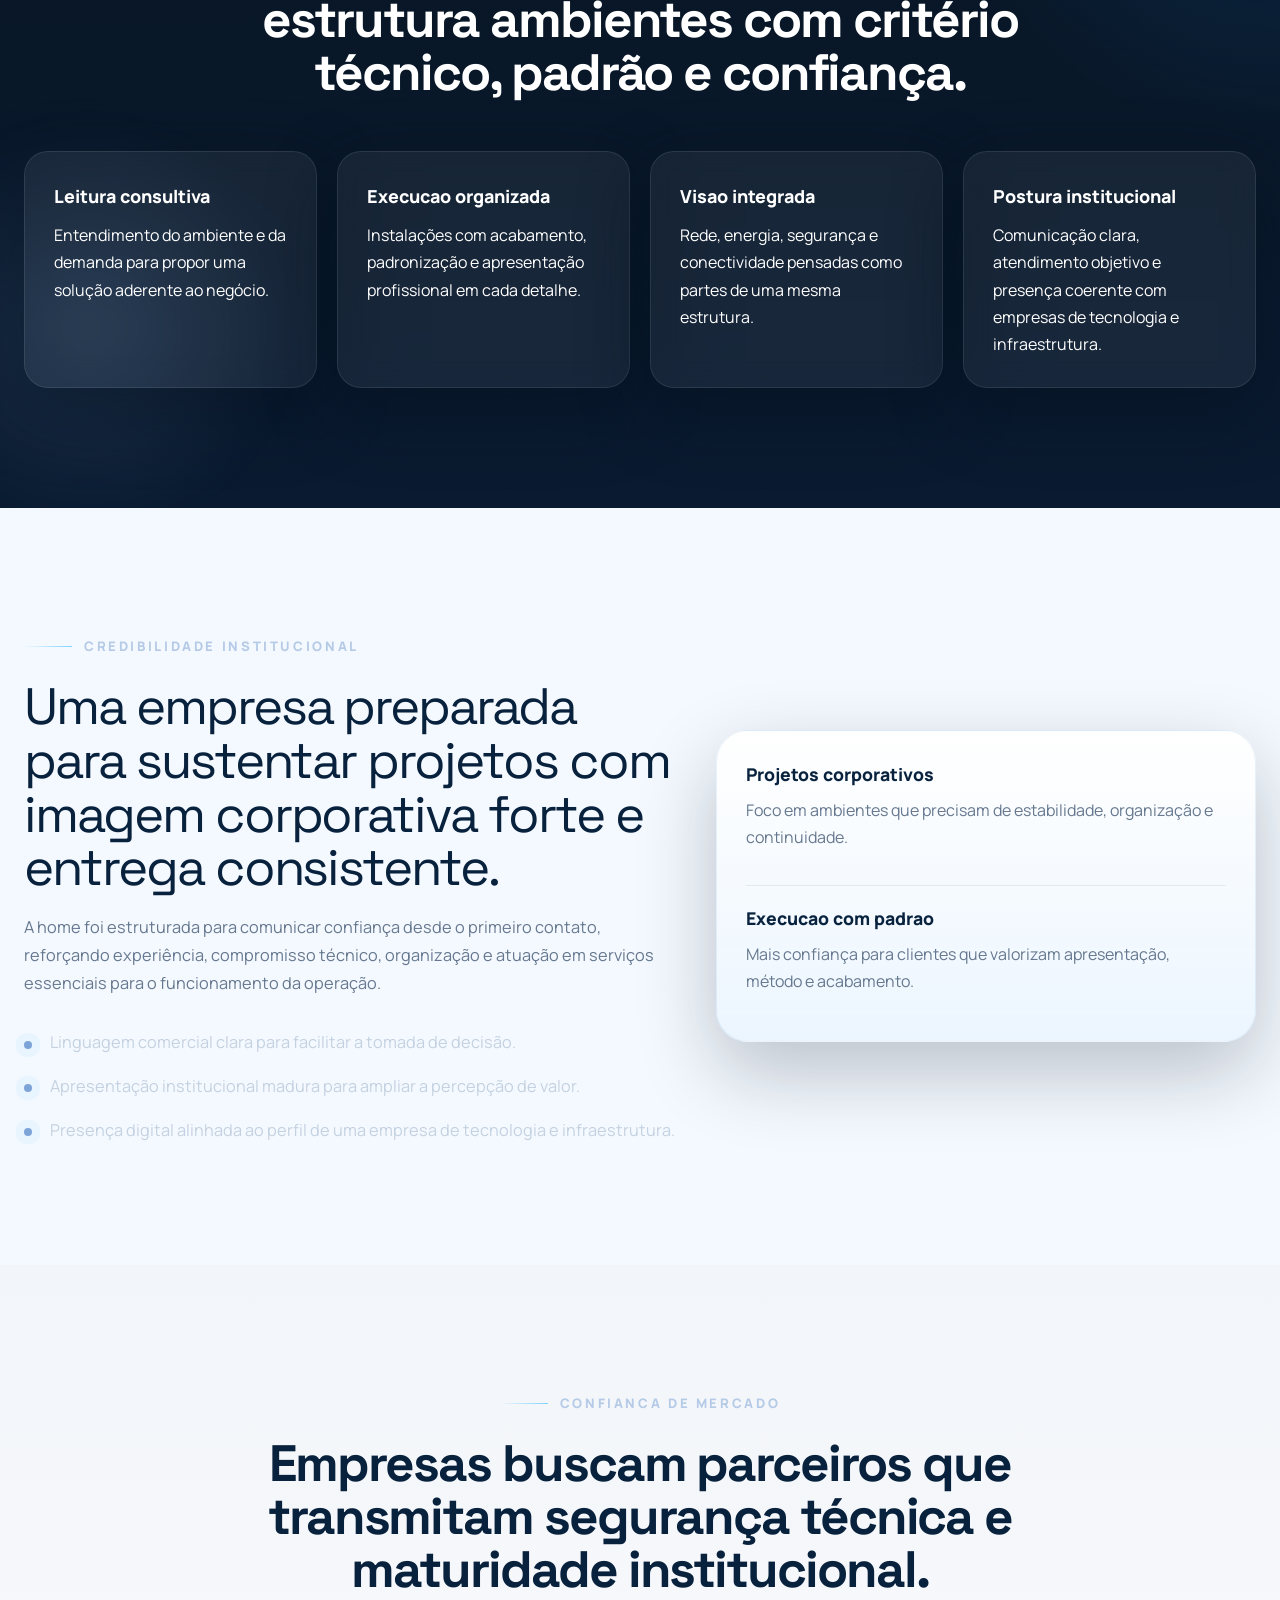
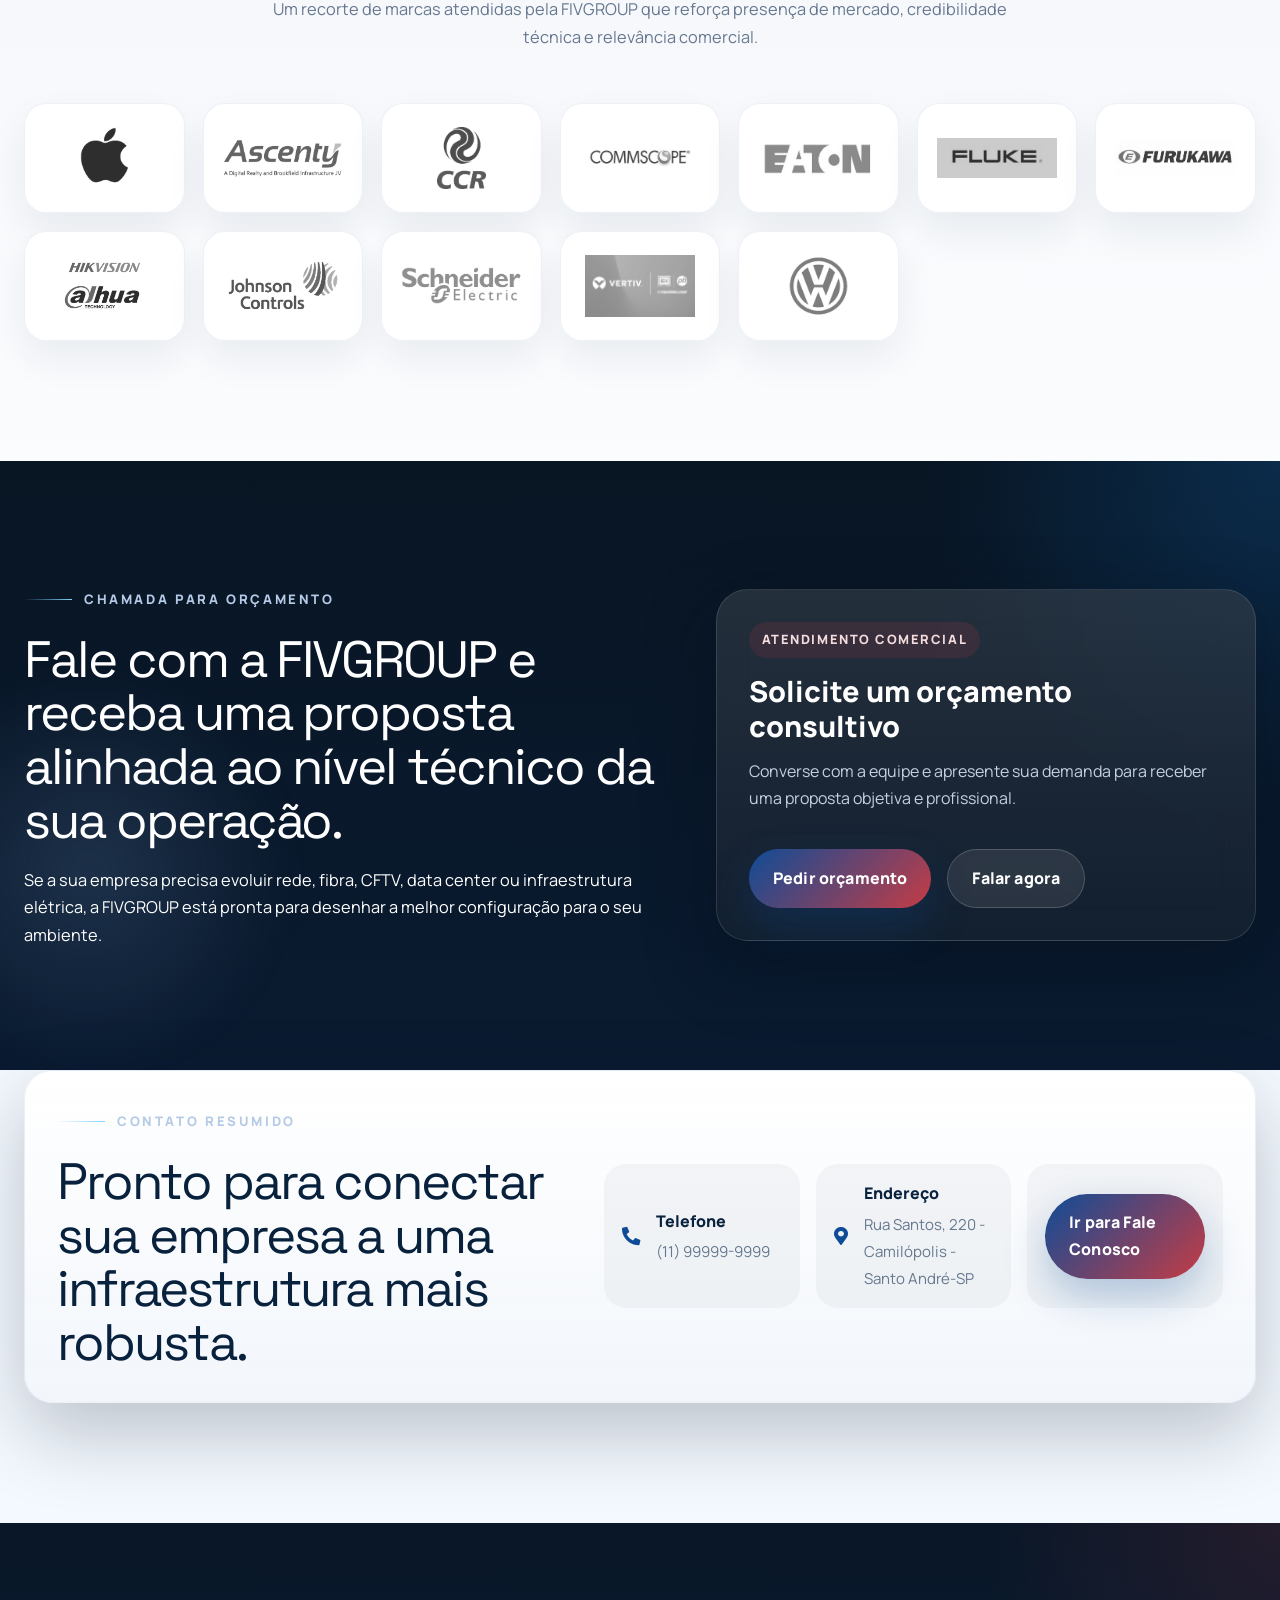
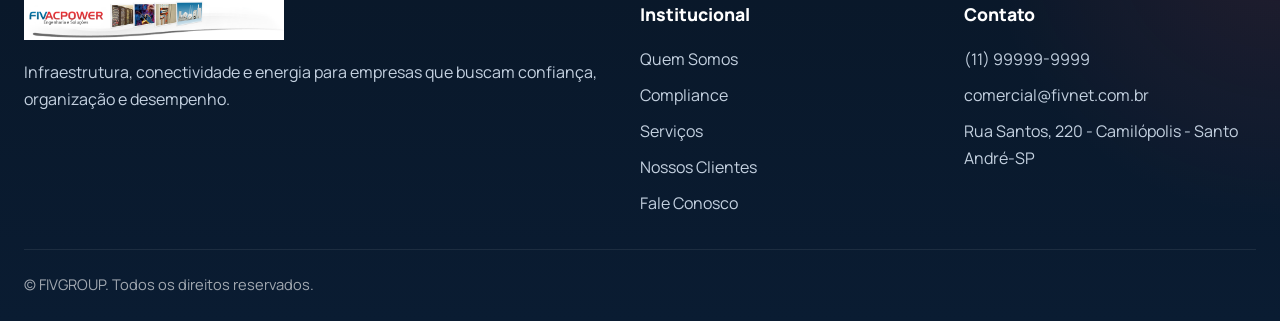
==== commit d8acc4ce: "Alterações de texto e layout de hero" ====
--- a/index.html
+++ b/index.html
@@ -107,10 +107,9 @@
 					<div class="container hero-content">
 						<div class="hero-copy reveal" data-reveal="up">
 							<span class="eyebrow">Infraestrutura tecnológica para operações corporativas</span>
-							<h1>Projetos de conectividade, energia e segurança com execução técnica e visão de negócio.</h1>
-							<p>
-								A FIVGROUP estrutura ambientes corporativos com padrão profissional, entregando redes, fibra, CFTV,
-								energia e data centers com foco em desempenho, continuidade e confiança para a operação.
+							<h1>Infraestrutura crítica.</h1>
+							<p>
+								Redes, energia, CFTV e data centers com execução técnica, desempenho e continuidade.
 							</p>
 							<div class="hero-actions">
 								<a href="#services" class="button button-primary scrolly">Conhecer serviços</a>
--- a/assets/css/main.css
+++ b/assets/css/main.css
@@ -386,8 +386,10 @@
 }
 
 .hero-copy h1 {
-	max-width: 12ch;
-	font-size: clamp(3rem, 5vw, 5.7rem);
+	max-width: 20ch;
+	font-size: clamp(2.7rem, 4.2vw, 4.8rem);
+	line-height: 1.08;
+	letter-spacing: -0.025em;
 	text-shadow: 0 14px 38px rgba(0, 0, 0, 0.4);
 }
 
@@ -396,10 +398,11 @@
 }
 
 .hero-copy p {
-	max-width: 44rem;
-	margin-top: 1.6rem;
+	max-width: 35rem;
+	margin-top: 1.25rem;
 	color: var(--text-soft);
-	font-size: 1.08rem;
+	font-size: 1rem;
+	line-height: 1.65;
 }
 
 .hero-actions {
@@ -1354,8 +1357,12 @@
 
 .page-hero {
 	position: relative;
-	padding: calc(var(--nav-height) + 4.5rem) 0 5rem;
+	min-height: 100vh;
+	display: flex;
+	align-items: center;
+	padding: calc(var(--nav-height) + 4rem) 0 5rem;
 	overflow: hidden;
+	isolation: isolate;
 	background:
 		linear-gradient(90deg, rgba(6, 18, 36, 0.9) 0%, rgba(8, 25, 49, 0.72) 42%, rgba(10, 29, 54, 0.62) 100%),
 		url("../../images/pic01.jpg") center/cover;
@@ -1425,18 +1432,20 @@
 
 .page-title {
 	font-family: "Space Grotesk", sans-serif;
-	font-size: clamp(2.8rem, 5vw, 5rem);
-	line-height: 1.02;
-	letter-spacing: -0.04em;
+	max-width: 22ch;
+	font-size: clamp(2.45rem, 4.2vw, 4.35rem);
+	line-height: 1.08;
+	letter-spacing: -0.025em;
 	color: var(--white);
 	text-shadow: 0 14px 38px rgba(0, 0, 0, 0.42);
 }
 
 .page-description {
-	max-width: 48rem;
-	margin-top: 1.4rem;
+	max-width: 34rem;
+	margin-top: 1.1rem;
 	color: var(--text-soft);
-	font-size: 1.05rem;
+	font-size: 1rem;
+	line-height: 1.65;
 	text-shadow: 0 10px 28px rgba(0, 0, 0, 0.34);
 }
 
@@ -1997,7 +2006,7 @@
 	}
 
 	.hero-copy h1 {
-		max-width: 14ch;
+		max-width: 18ch;
 	}
 
 	.hero-panel {
@@ -2052,7 +2061,8 @@
 		justify-content: flex-start;
 	}
 
-	.hero {
+	.hero,
+	.page-hero {
 		padding-bottom: 7rem;
 	}
 
@@ -2081,13 +2091,19 @@
 		padding: 5.5rem 0;
 	}
 
-	.hero {
+	.hero,
+	.page-hero {
 		min-height: auto;
 		padding-top: calc(var(--nav-height) + 3rem);
 	}
 
 	.hero-copy h1 {
-		font-size: clamp(2.3rem, 12vw, 3.8rem);
+		font-size: clamp(2.1rem, 10vw, 3.2rem);
+	}
+
+	.page-title {
+		font-size: clamp(2rem, 9vw, 3.1rem);
+		max-width: 18ch;
 	}
 
 	.hero-copy p,
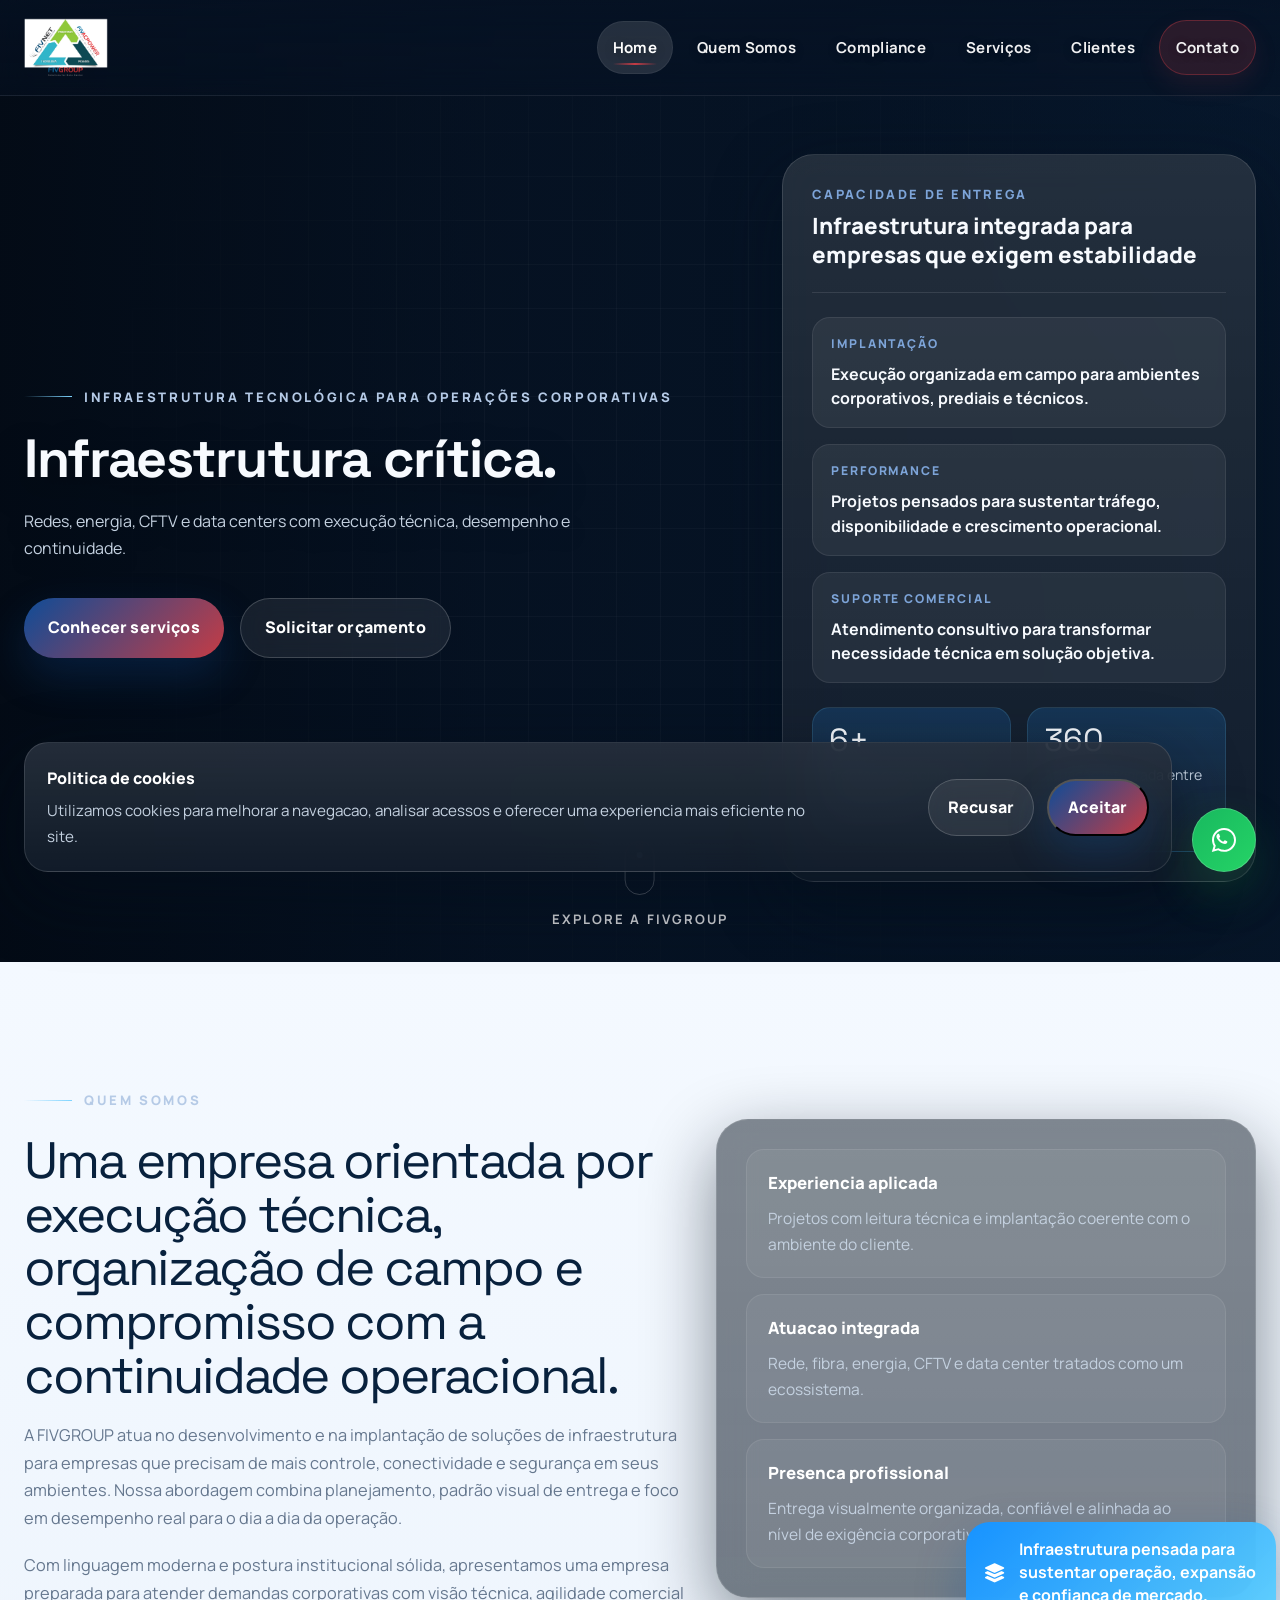
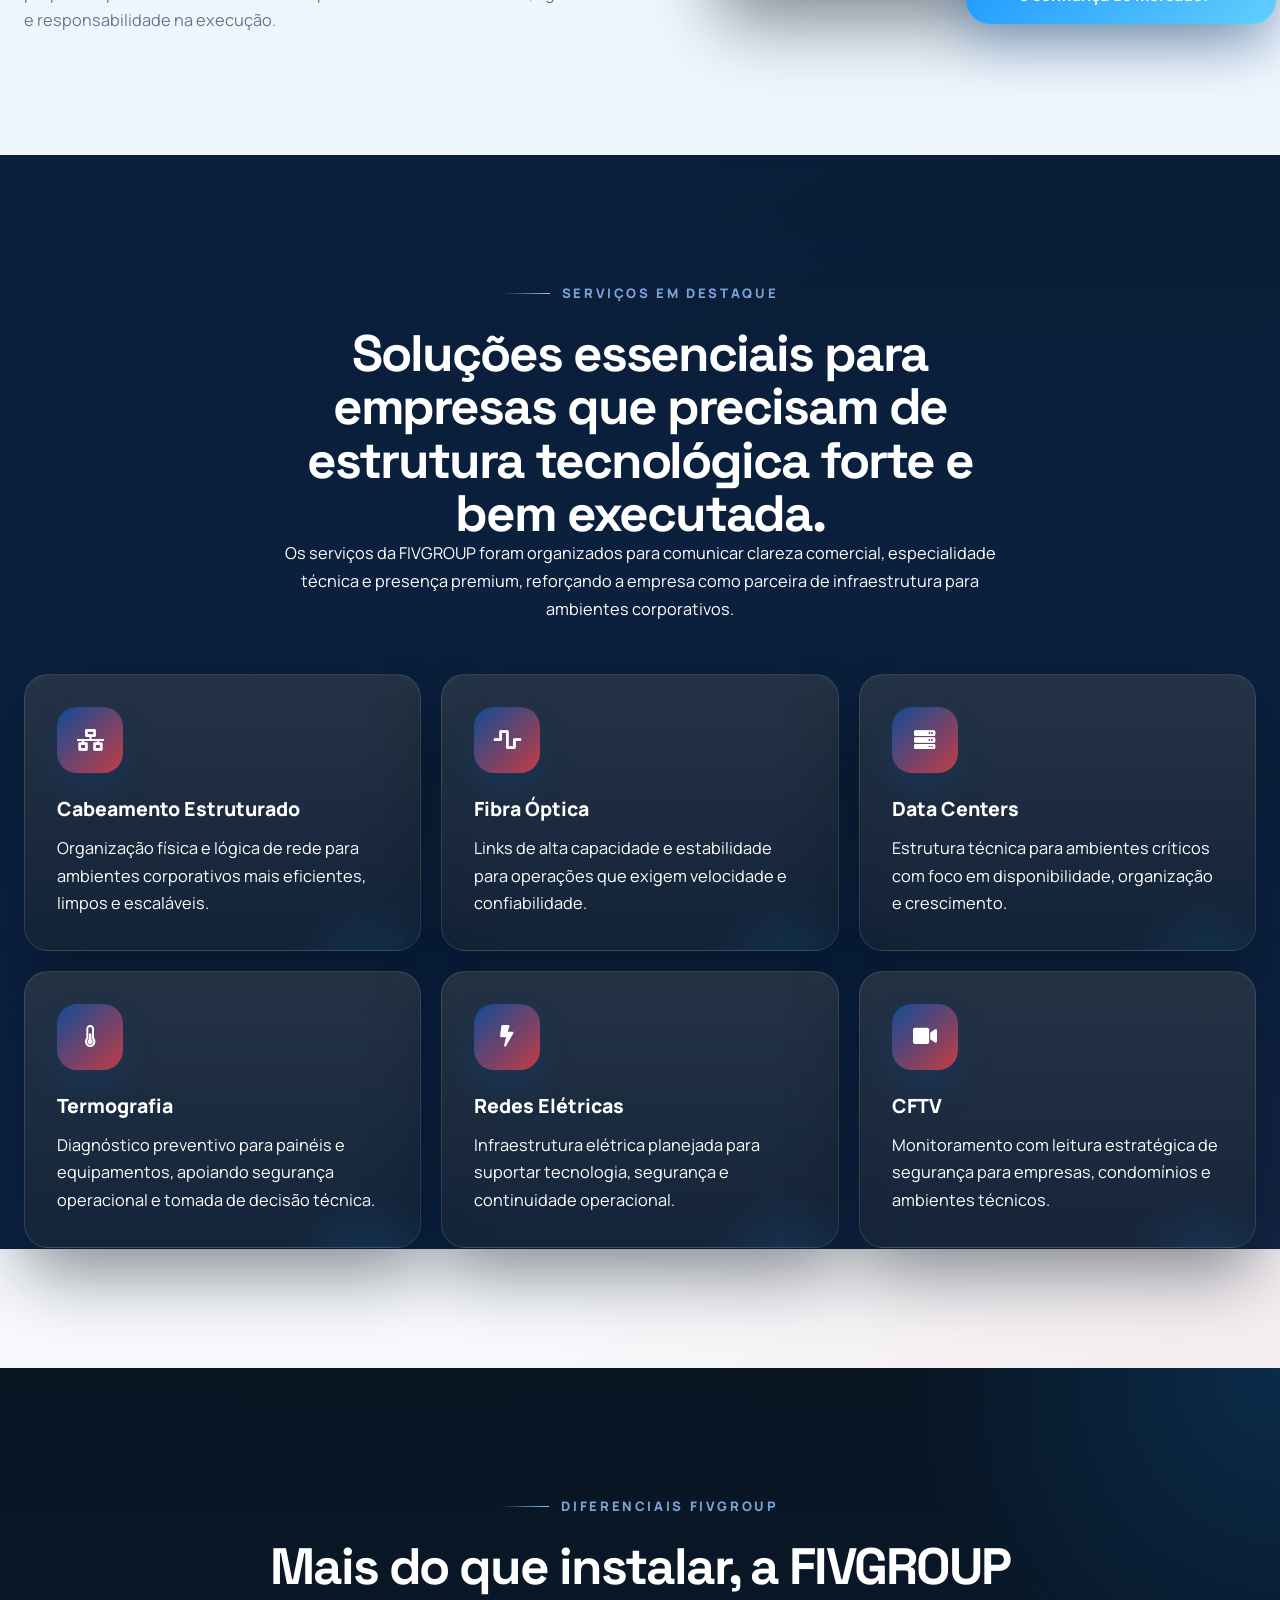
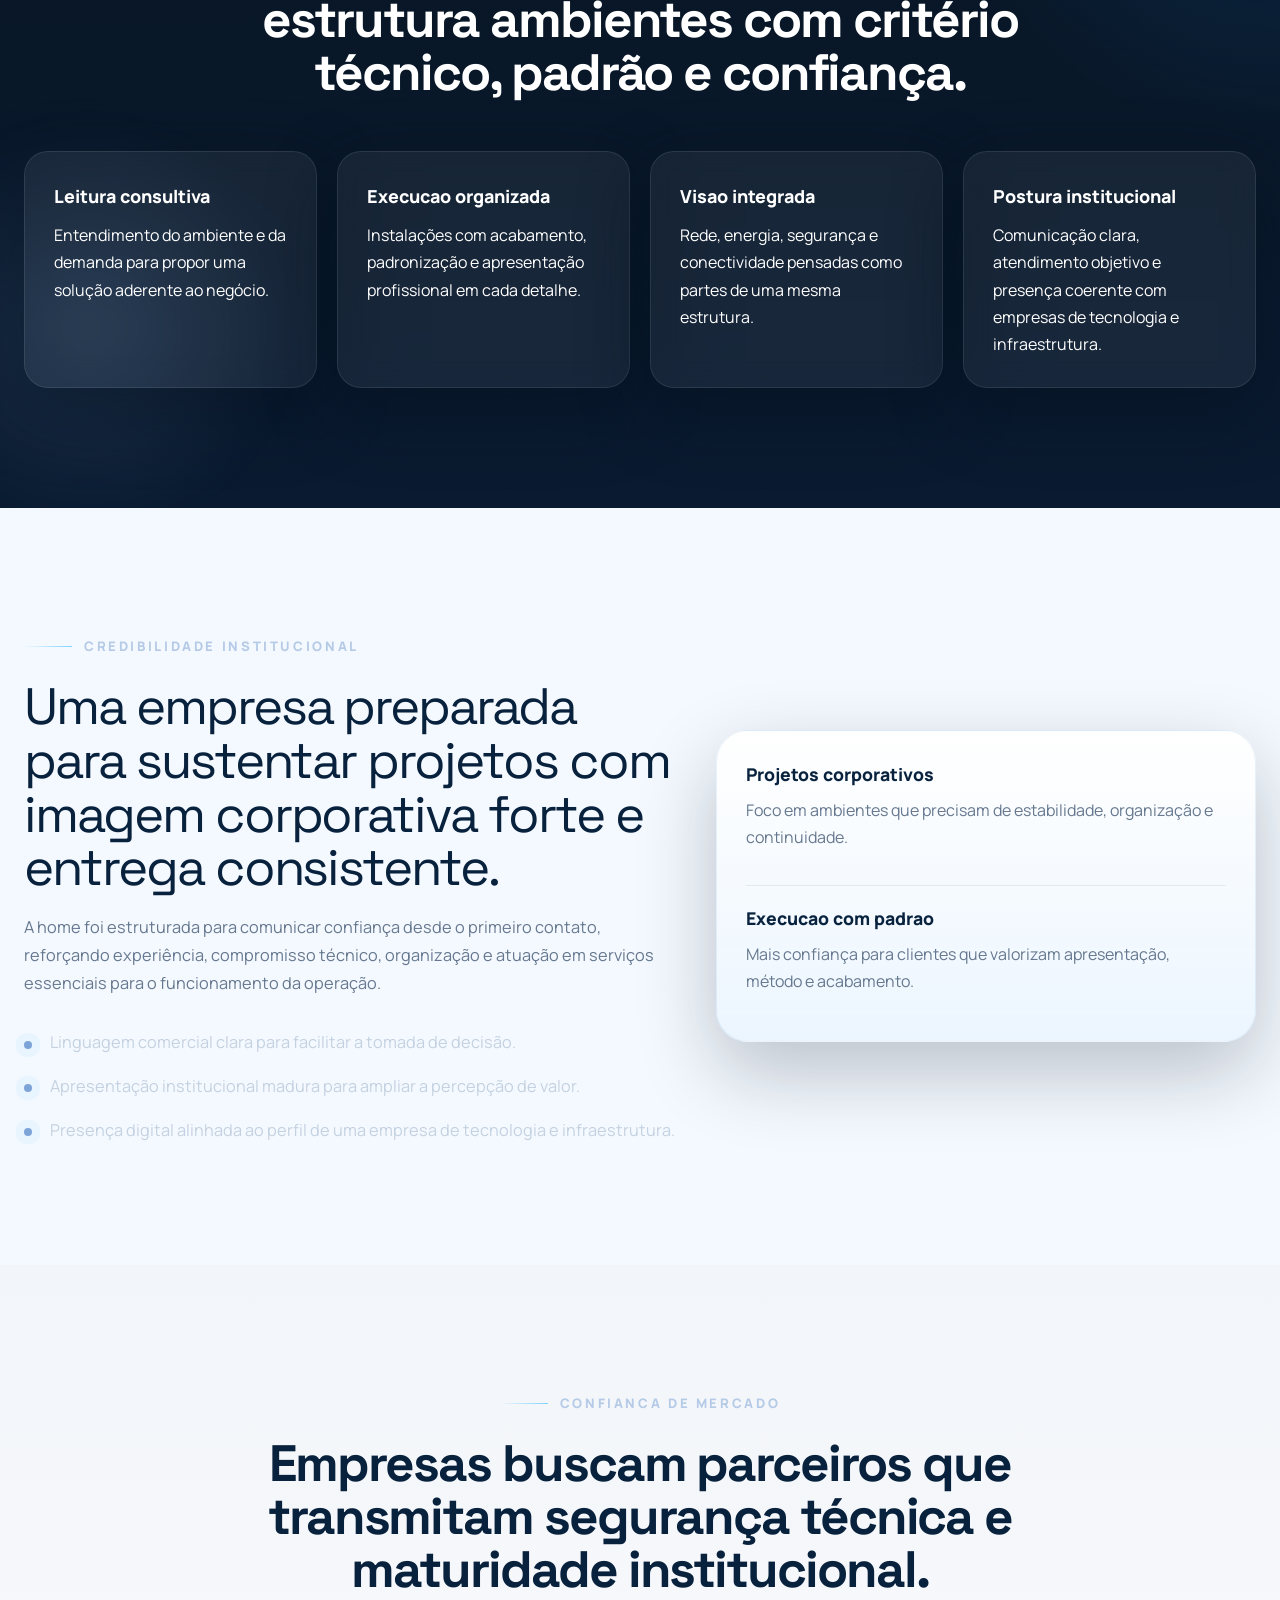
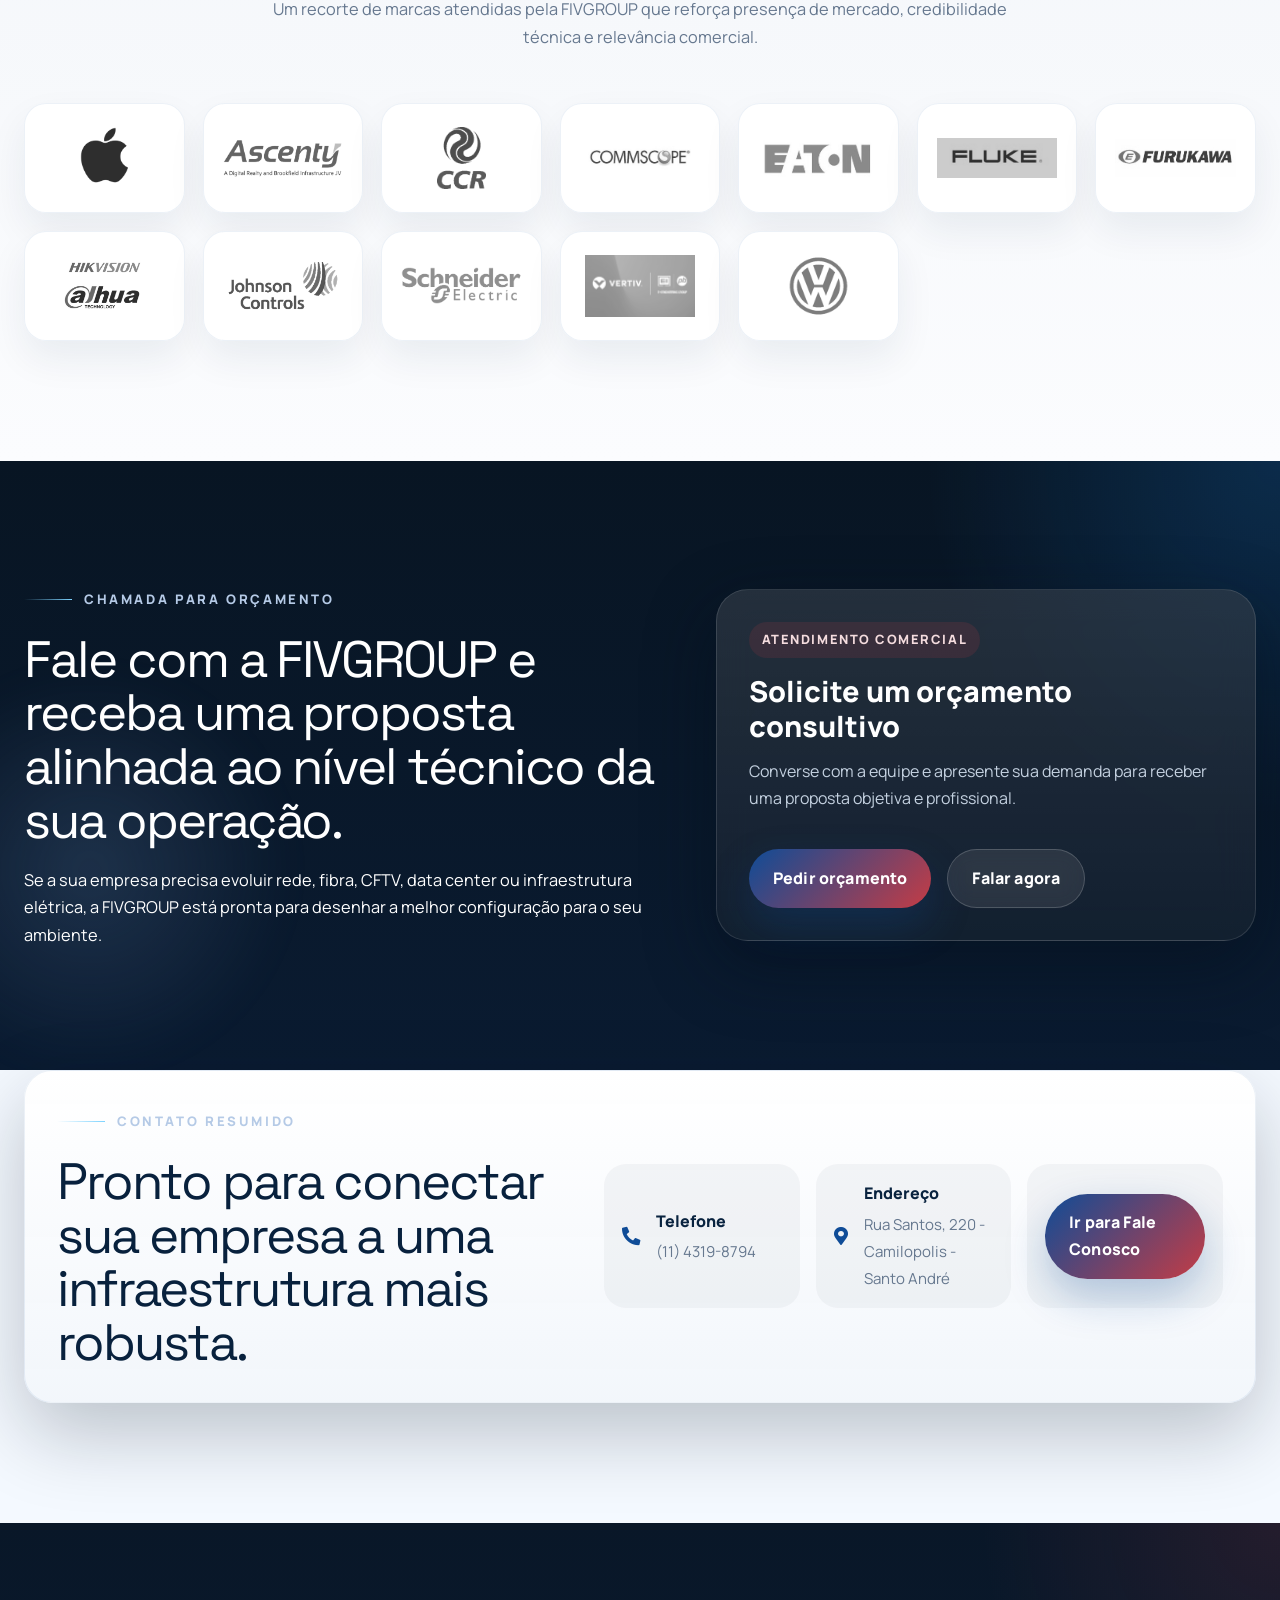
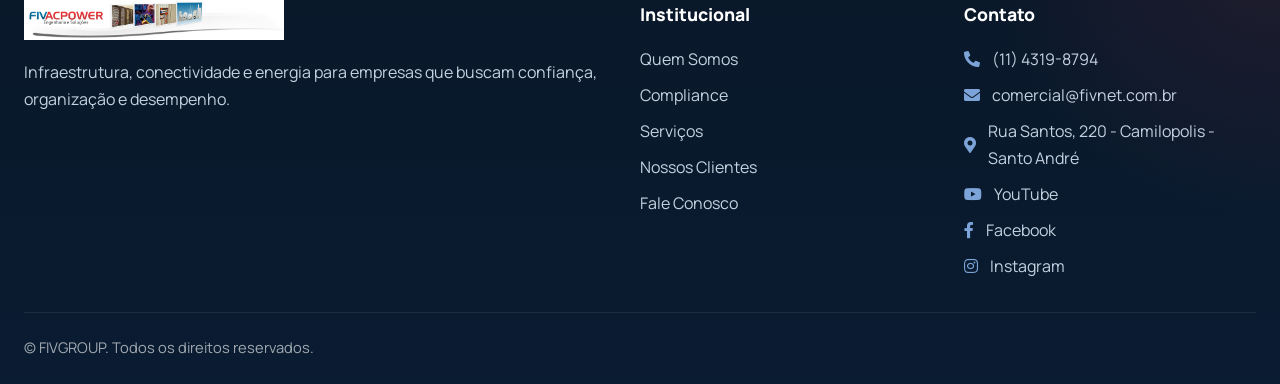
==== commit 2b33a8a0: "Mudança de dados de contato" ====
--- a/index.html
+++ b/index.html
@@ -39,16 +39,19 @@
 				"url": "https://www.fivnet.com.br/",
 				"logo": "https://www.fivnet.com.br/images/logo_fivgroup.png",
 				"email": "comercial@fivnet.com.br",
-				"telephone": "+55 11 99999-9999",
+				"telephone": "+55 11 4319-8794",
 				"address": {
 					"@type": "PostalAddress",
-					"streetAddress": "Rua Santos, 220 - Camilópolis",
+					"streetAddress": "Rua Santos, 220 - Camilopolis",
 					"addressLocality": "Santo André",
 					"addressRegion": "SP",
 					"addressCountry": "BR"
 				},
 				"sameAs": [
-					"https://wa.me/5511999999999"
+					"https://wa.me/551143198794",
+					"https://www.youtube.com/channel/UCI2b8lA67rCAJr0pbpGr1HQ",
+					"https://www.facebook.com/profile.php?id=61572092897137",
+					"https://www.instagram.com/fivacpower/"
 				]
 			}
 		</script>
@@ -358,14 +361,14 @@
 									<i class="icon solid fas fa-phone-alt"></i>
 									<div>
 										<strong>Telefone</strong>
-										<span>(11) 99999-9999</span>
+										<span>(11) 4319-8794</span>
 									</div>
 								</div>
 								<div class="contact-item">
 									<i class="icon solid fas fa-map-marker-alt"></i>
 									<div>
 										<strong>Endereço</strong>
-										<span>Rua Santos, 220 - Camilópolis - Santo André-SP</span>
+										<span>Rua Santos, 220 - Camilopolis - Santo André</span>
 									</div>
 								</div>
 								<div class="contact-action">
@@ -395,10 +398,13 @@
 					</div>
 					<div class="footer-column">
 						<h3>Contato</h3>
-						<ul>
-							<li>(11) 99999-9999</li>
-							<li>comercial@fivnet.com.br</li>
-							<li>Rua Santos, 220 - Camilópolis - Santo André-SP</li>
+						<ul class="footer-contact-list">
+							<li><i class="icon solid fas fa-phone-alt"></i><span>(11) 4319-8794</span></li>
+							<li><i class="icon solid fas fa-envelope"></i><span>comercial@fivnet.com.br</span></li>
+							<li><i class="icon solid fas fa-map-marker-alt"></i><span>Rua Santos, 220 - Camilopolis - Santo André</span></li>
+							<li><i class="icon brands fab fa-youtube"></i><a href="https://www.youtube.com/channel/UCI2b8lA67rCAJr0pbpGr1HQ" target="_blank" rel="noopener noreferrer">YouTube</a></li>
+							<li><i class="icon brands fab fa-facebook-f"></i><a href="https://www.facebook.com/profile.php?id=61572092897137" target="_blank" rel="noopener noreferrer">Facebook</a></li>
+							<li><i class="icon brands fab fa-instagram"></i><a href="https://www.instagram.com/fivacpower/" target="_blank" rel="noopener noreferrer">Instagram</a></li>
 						</ul>
 					</div>
 				</div>
@@ -409,7 +415,7 @@
 		</div>
 
 		<a
-			href="https://wa.me/5511999999999?text=Ola%2C%20gostaria%20de%20solicitar%20um%20orcamento%20com%20a%20FIVGROUP."
+			href="https://wa.me/551143198794?text=Ola%2C%20gostaria%20de%20solicitar%20um%20orcamento%20com%20a%20FIVGROUP."
 			class="whatsapp-float"
 			target="_blank"
 			rel="noopener noreferrer"
--- a/assets/css/main.css
+++ b/assets/css/main.css
@@ -1227,6 +1227,26 @@
 	gap: 0.55rem;
 }
 
+.footer-contact-list li {
+	display: flex;
+	align-items: center;
+	gap: 0.75rem;
+}
+
+.footer-contact-list .icon:before {
+	color: var(--primary-soft);
+}
+
+.footer-contact-list a {
+	color: inherit;
+	text-decoration: none;
+	transition: color 0.25s ease;
+}
+
+.footer-contact-list a:hover {
+	color: var(--white);
+}
+
 .footer-bottom {
 	padding-top: 1.4rem;
 }
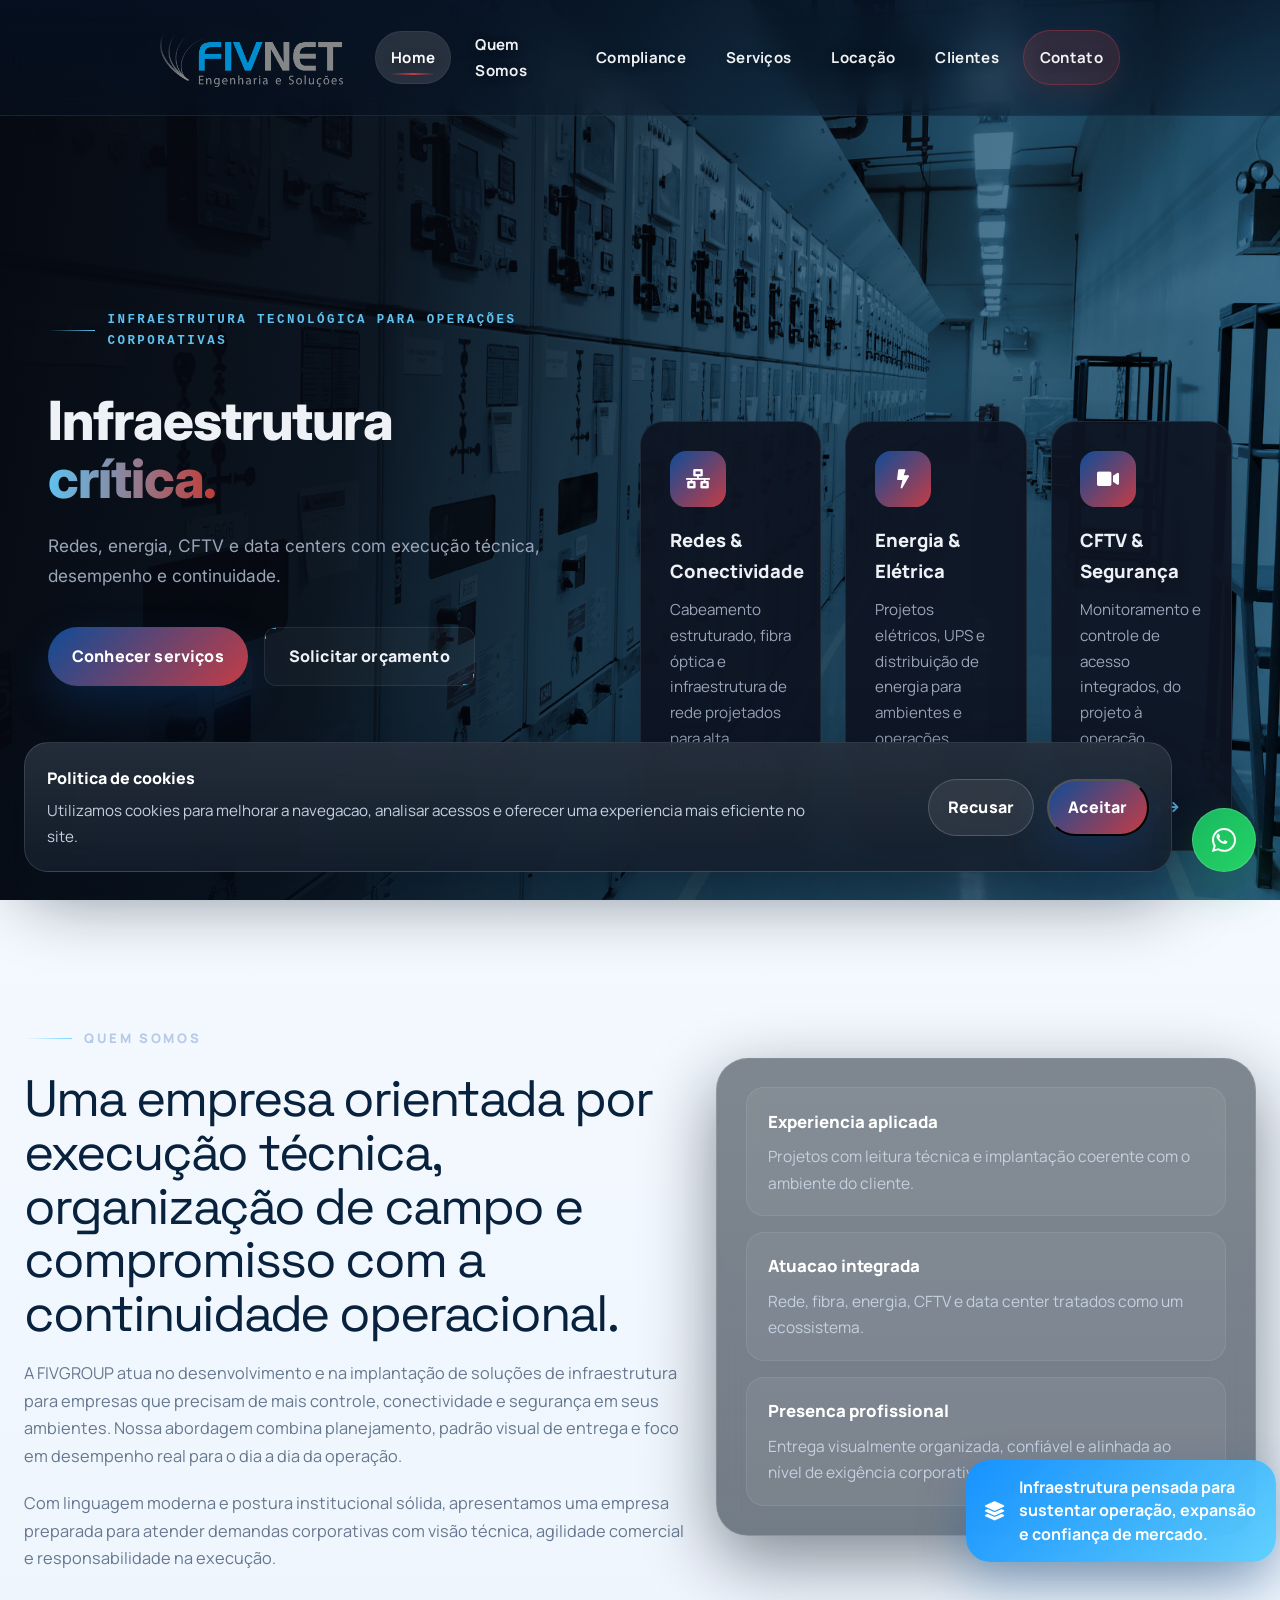
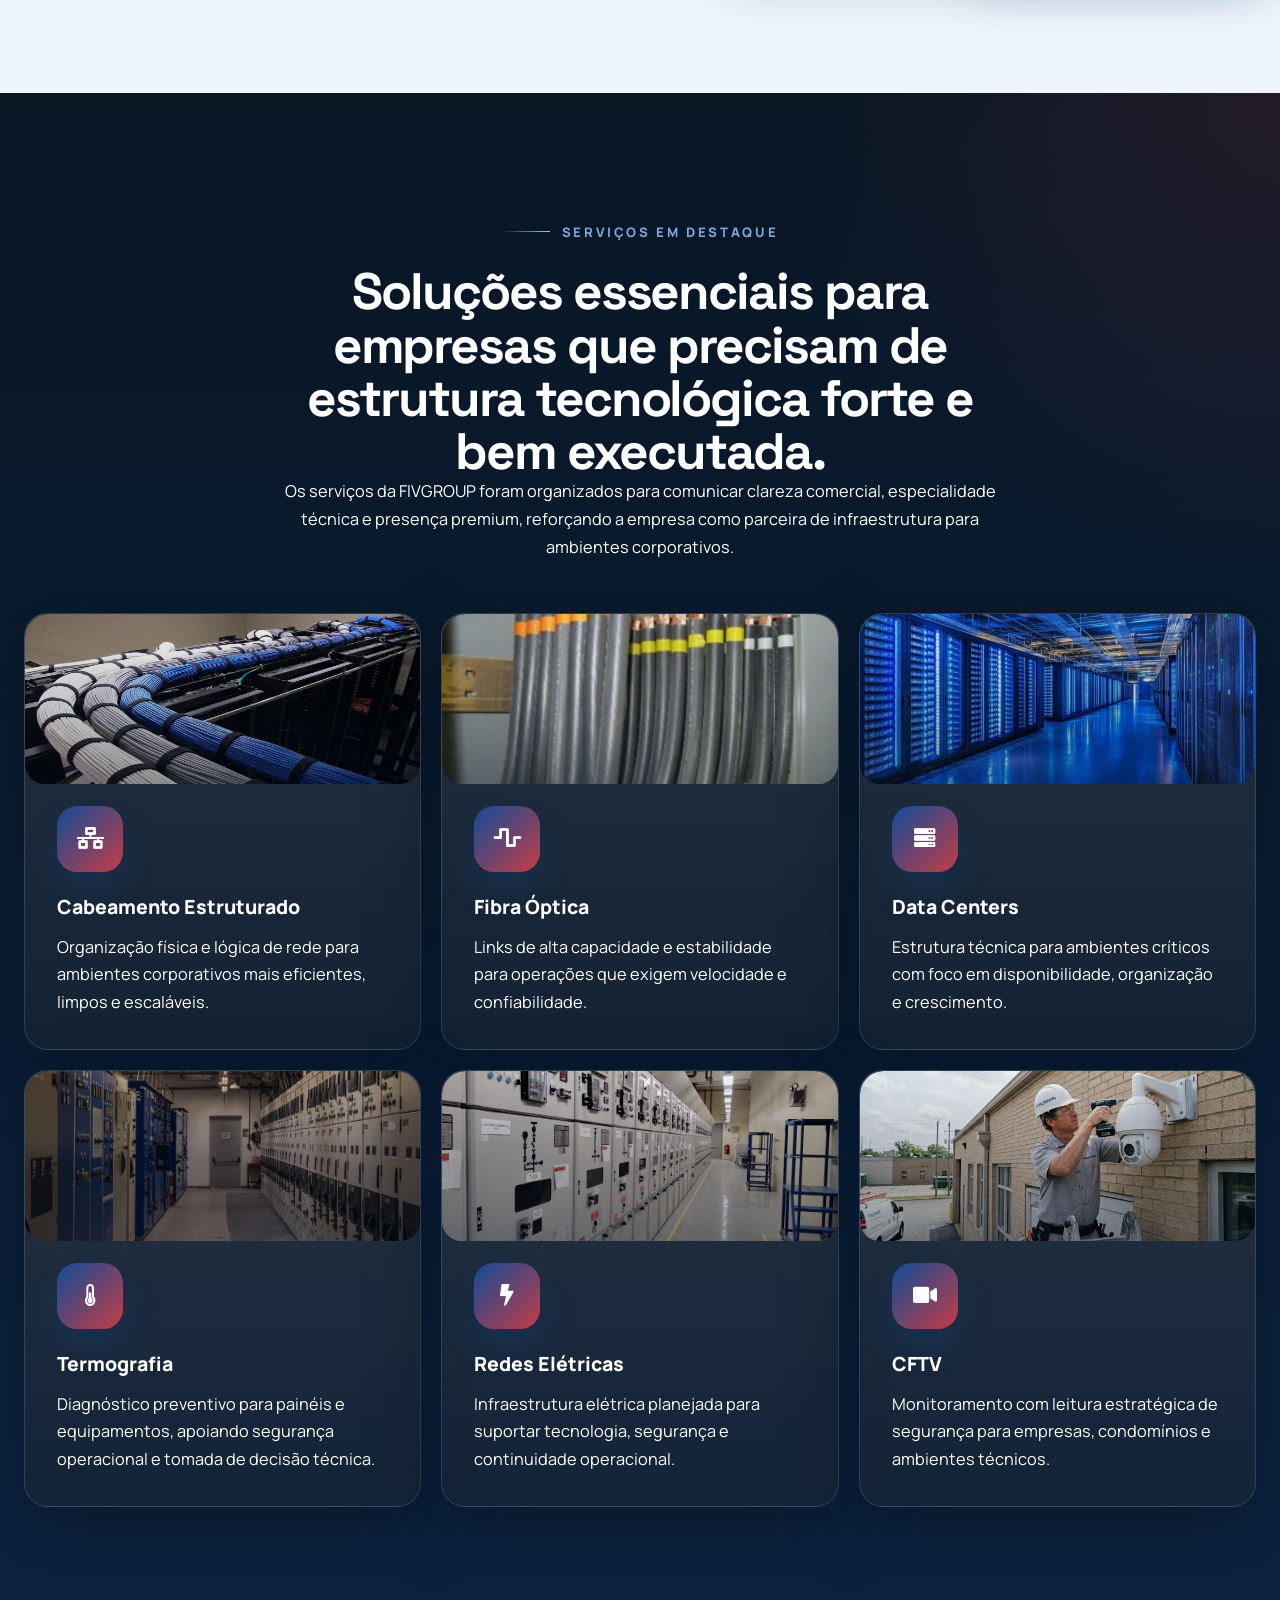
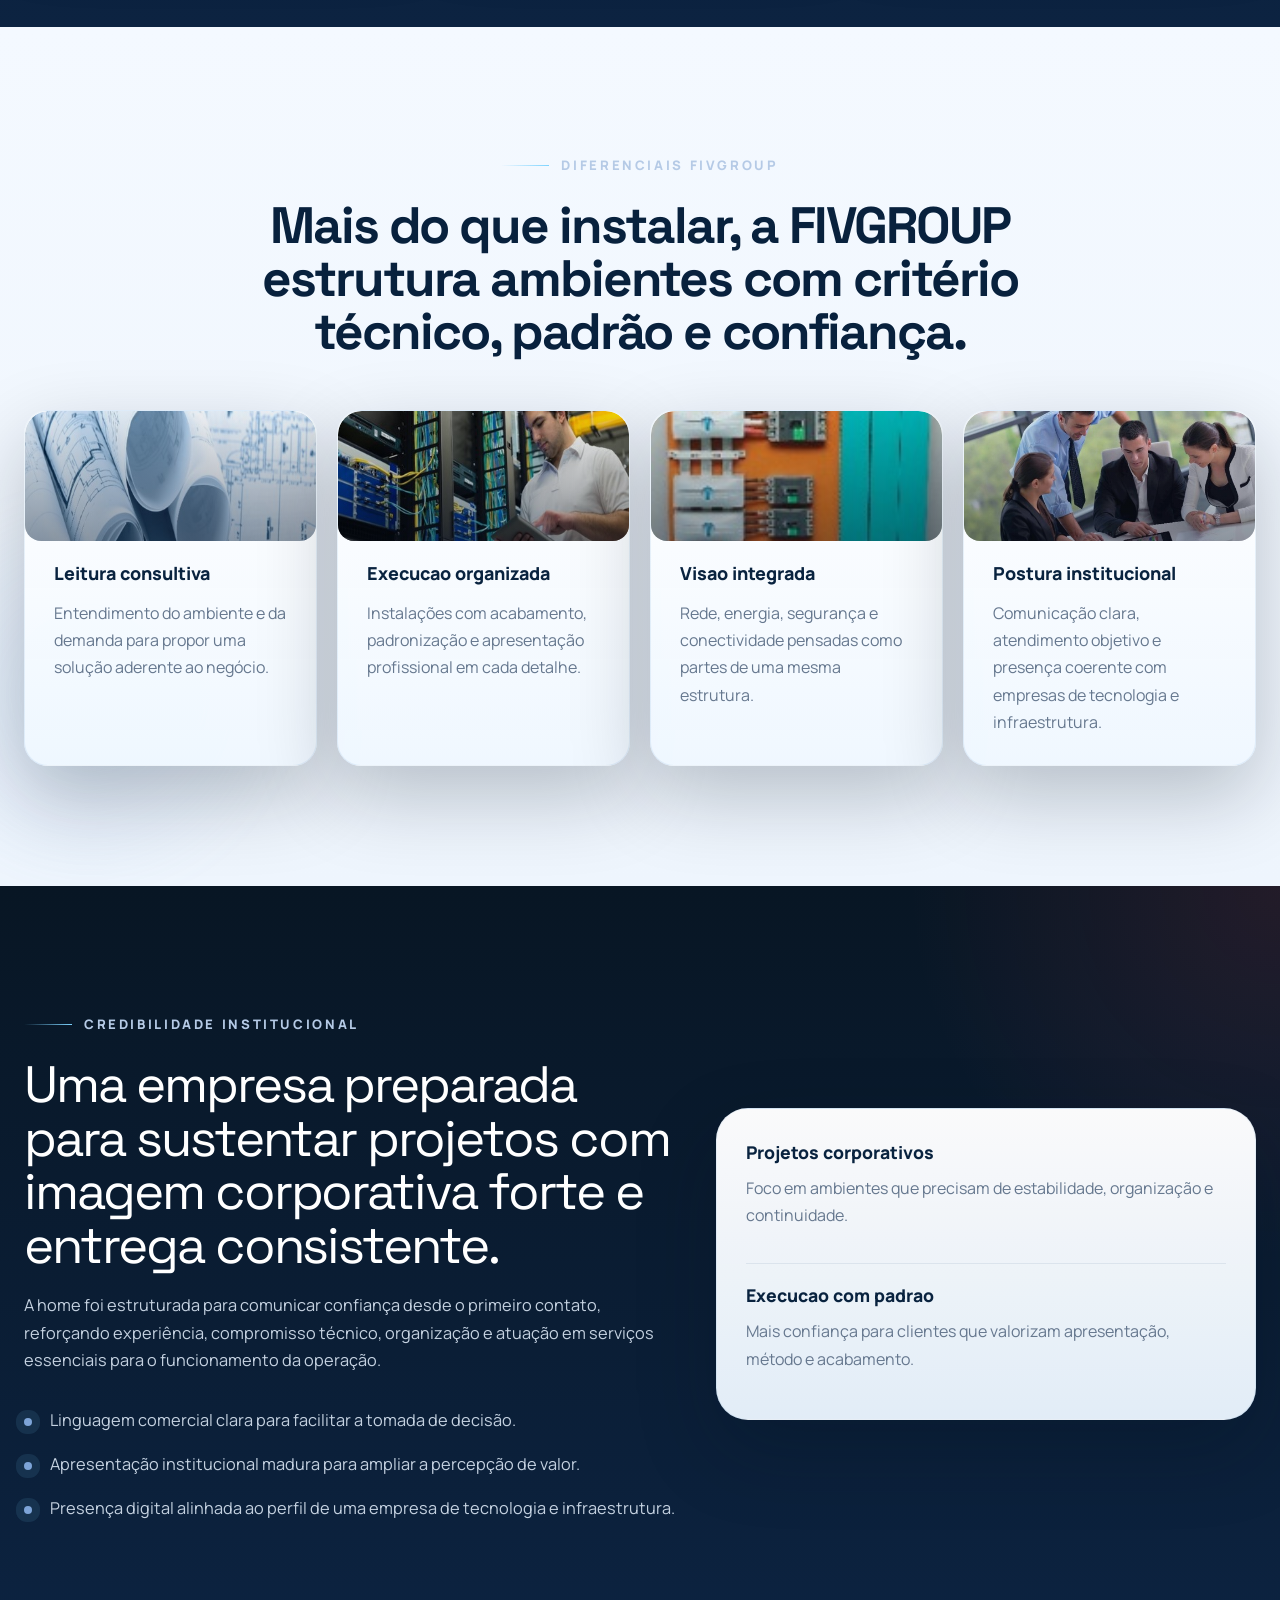
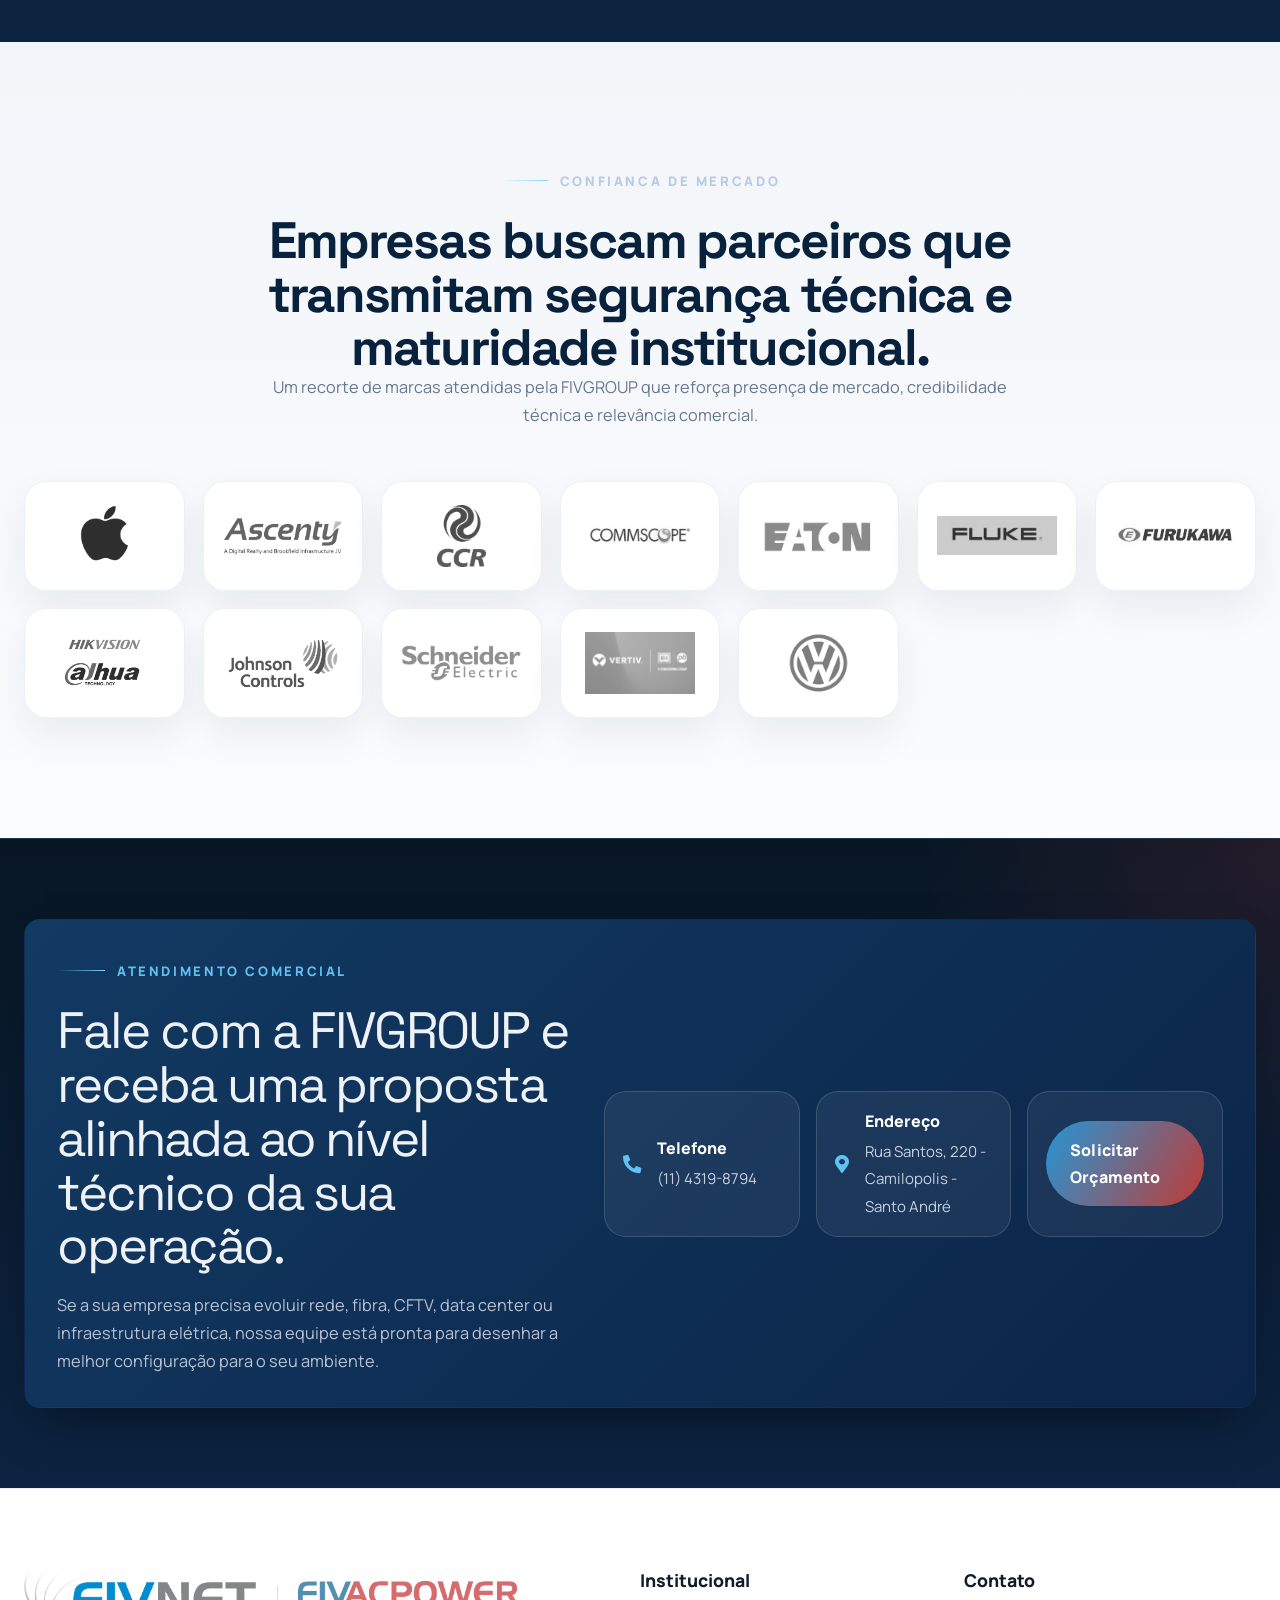
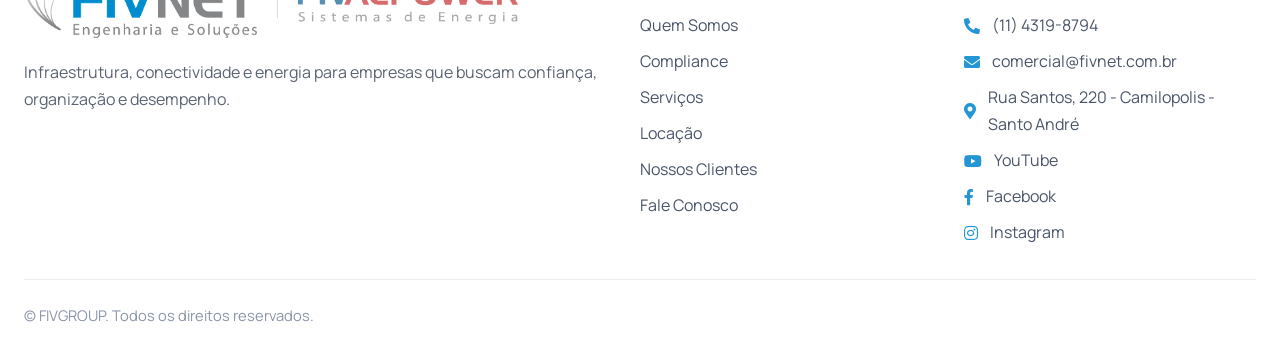
==== commit fe8c888c: "Novas Alterações no site Fivnet" ====
--- a/index.html
+++ b/index.html
@@ -1,23 +1,23 @@
 <!DOCTYPE HTML>
 <html lang="pt-BR">
 	<head>
-		<title>FIVGROUP | Infraestrutura, Redes e Energia</title>
+		<title>Fivnet | Infraestrutura, Redes e Energia</title>
 		<meta charset="utf-8" />
 		<meta name="viewport" content="width=device-width, initial-scale=1, user-scalable=no" />
 		<meta name="robots" content="index, follow, max-image-preview:large" />
-		<meta name="author" content="FIVGROUP" />
-		<meta name="keywords" content="infraestrutura de TI, cabeamento estruturado, fibra óptica, data center, redes elétricas, CFTV, redes corporativas, conectividade empresarial, FIVGROUP" />
+		<meta name="author" content="Fivnet" />
+		<meta name="keywords" content="infraestrutura de TI, cabeamento estruturado, fibra óptica, data center, redes elétricas, CFTV, redes corporativas, conectividade empresarial, Fivnet" />
 		<meta
 			name="description"
-			content="A FIVGROUP entrega infraestrutura de TI, cabeamento, fibra óptica, energia, CFTV e data centers para operações corporativas que precisam de estabilidade e desempenho."
+			content="A Fivnet entrega infraestrutura de TI, cabeamento, fibra óptica, energia, CFTV e data centers para operações corporativas que precisam de estabilidade e desempenho."
 		/>
 		<meta property="og:type" content="website" />
-		<meta property="og:title" content="FIVGROUP | Infraestrutura, Redes e Energia" />
+		<meta property="og:title" content="Fivnet | Infraestrutura, Redes e Energia" />
 		<meta property="og:description" content="Infraestrutura corporativa com foco em conectividade, energia, segurança e desempenho operacional." />
-		<meta property="og:image" content="images/logo_fivgroup.png" />
+		<meta property="og:image" content="images/logo-fivnet.png" />
 		<meta property="og:locale" content="pt_BR" />
 		<meta name="twitter:card" content="summary_large_image" />
-		<meta name="twitter:title" content="FIVGROUP | Infraestrutura, Redes e Energia" />
+		<meta name="twitter:title" content="Fivnet | Infraestrutura, Redes e Energia" />
 		<meta name="twitter:description" content="Soluções de infraestrutura, redes, energia e conectividade para empresas." />
 		<meta name="theme-color" content="#0b2f61" />
 		<link rel="canonical" href="https://www.fivnet.com.br/" />
@@ -27,7 +27,7 @@
 		<link rel="preconnect" href="https://fonts.googleapis.com" />
 		<link rel="preconnect" href="https://fonts.gstatic.com" crossorigin />
 		<link
-			href="https://fonts.googleapis.com/css2?family=Manrope:wght@400;500;600;700;800&family=Space+Grotesk:wght@500;700&display=swap"
+			href="https://fonts.googleapis.com/css2?family=Manrope:wght@400;500;600;700;800&family=Space+Grotesk:wght@500;700&family=Inter:wght@400;500;600;700;800&display=swap"
 			rel="stylesheet"
 		/>
 		<link rel="stylesheet" href="assets/css/main.css" />
@@ -37,7 +37,7 @@
 				"@type": "Organization",
 				"name": "FIVGROUP",
 				"url": "https://www.fivnet.com.br/",
-				"logo": "https://www.fivnet.com.br/images/logo_fivgroup.png",
+				"logo": "https://www.fivnet.com.br/images/logo-fivnet.png",
 				"email": "comercial@fivnet.com.br",
 				"telephone": "+55 11 4319-8794",
 				"address": {
@@ -57,13 +57,21 @@
 		</script>
 	</head>
 	<body class="is-preload">
+		<script>
+			try {
+				if (window.sessionStorage.getItem('fivgroup-preloader-shown') === 'true') {
+					document.body.classList.remove('is-preload');
+					document.body.classList.add('skip-preloader');
+				}
+			} catch (error) {}
+		</script>
 		<div id="preloader" aria-hidden="true">
 			<div class="preloader-grid"></div>
 			<div class="preloader-core">
 				<div class="preloader-ring ring-a"></div>
 				<div class="preloader-ring ring-b"></div>
 				<div class="preloader-logo-wrap">
-					<img src="images/logo_fivgroup.png" alt="FIVGROUP" class="preloader-logo" />
+					<img src="images/logo-fivnet.png" alt="FIVGROUP" class="preloader-logo" />
 				</div>
 			</div>
 		</div>
@@ -72,7 +80,7 @@
 			<nav id="nav">
 				<div class="container nav-container">
 					<a href="#hero" class="brand scrolly" aria-label="FIVGROUP Home">
-						<img src="images/logo_fivgroup.png" alt="FIVGROUP" class="brand-logo" />
+						<img src="images/logo-fivnet.png" alt="FIVGROUP" class="brand-logo" />
 					</a>
 					<button class="nav-toggle" type="button" aria-label="Abrir menu">
 						<span></span>
@@ -83,6 +91,7 @@
 						<li><a href="quem-somos.html">Quem Somos</a></li>
 						<li><a href="compliance.html">Compliance</a></li>
 						<li><a href="servicos.html">Serviços</a></li>
+						<li><a href="locacao.html">Locação</a></li>
 						<li><a href="nossos-clientes.html">Clientes</a></li>
 						<li><a href="fale-conosco.html" class="nav-cta">Contato</a></li>
 					</ul>
@@ -90,70 +99,45 @@
 			</nav>
 
 			<main>
-				<section id="hero" class="hero">
-					<div class="hero-slider">
-						<div
-							class="hero-slide is-active"
-							style="background-image: url('https://images.unsplash.com/photo-1558494949-ef010cbdcc31?auto=format&fit=crop&w=1920&q=80');"
-						></div>
-						<div
-							class="hero-slide"
-							style="background-image: url('https://images.unsplash.com/flagged/photo-1579274216947-86eaa4b00475?auto=format&fit=crop&w=1920&q=80');"
-						></div>
-						<div
-							class="hero-slide"
-							style="background-image: url('https://images.unsplash.com/photo-1506399558188-acca6f8cbf41?auto=format&fit=crop&w=1920&q=80');"
-						></div>
-					</div>
-					<div class="hero-overlay"></div>
-					<div class="hero-grid"></div>
-					<div class="container hero-content">
-						<div class="hero-copy reveal" data-reveal="up">
-							<span class="eyebrow">Infraestrutura tecnológica para operações corporativas</span>
-							<h1>Infraestrutura crítica.</h1>
-							<p>
+				<section id="hero" class="hero hero-v2">
+					<div class="hero-photo" style="background-image: url('images/servicos/engenharia-eletrica-2.jpg');"></div>
+					<div class="hero-tint"></div>
+					<div class="hero-fade"></div>
+					<div class="container hero-inner">
+						<div class="hero-left reveal" data-reveal="up">
+							<span class="eyebrow hero-eyebrow">Infraestrutura tecnológica para operações corporativas</span>
+							<h1 class="hero-title">Infraestrutura<br /><span class="hero-title-accent">crítica.</span></h1>
+							<p class="hero-lead">
 								Redes, energia, CFTV e data centers com execução técnica, desempenho e continuidade.
 							</p>
 							<div class="hero-actions">
 								<a href="#services" class="button button-primary scrolly">Conhecer serviços</a>
-								<a href="fale-conosco.html" class="button button-secondary">Solicitar orçamento</a>
-							</div>
-						</div>
-						<div class="hero-panel reveal" data-reveal="left">
-							<div class="hero-panel-top">
-								<span>Capacidade de entrega</span>
-								<strong>Infraestrutura integrada para empresas que exigem estabilidade</strong>
-							</div>
-							<div class="hero-highlights">
-								<article>
-									<small>Implantação</small>
-									<h3>Execução organizada em campo para ambientes corporativos, prediais e técnicos.</h3>
-								</article>
-								<article>
-									<small>Performance</small>
-									<h3>Projetos pensados para sustentar tráfego, disponibilidade e crescimento operacional.</h3>
-								</article>
-								<article>
-									<small>Suporte comercial</small>
-									<h3>Atendimento consultivo para transformar necessidade técnica em solução objetiva.</h3>
-								</article>
-							</div>
-							<div class="hero-metrics">
-								<div>
-									<strong>6+</strong>
-									<span>Frentes essenciais de infraestrutura</span>
-								</div>
-								<div>
-									<strong>360</strong>
-									<span>Atuação integrada entre rede, energia e conectividade</span>
-								</div>
-							</div>
-						</div>
-					</div>
-					<div class="hero-scroll">
-						<a href="#about" class="scrolly">
-							<span></span>
-							Explore a FIVGROUP
+								<a href="fale-conosco.html" class="button hero-btn-outline">
+									<span class="corner corner-tl" aria-hidden="true"></span>
+									Solicitar orçamento
+									<span class="corner corner-br" aria-hidden="true"></span>
+								</a>
+							</div>
+						</div>
+					</div>
+					<div class="container cards-wrap">
+						<a href="servicos.html#cabeamento" class="hero-card reveal" data-reveal="up">
+							<div class="hero-card-icon"><i class="icon solid fas fa-network-wired"></i></div>
+							<h3>Redes &amp; Conectividade</h3>
+							<p>Cabeamento estruturado, fibra óptica e infraestrutura de rede projetados para alta disponibilidade.</p>
+							<span class="hero-card-link">Saiba mais <i class="icon solid fas fa-arrow-right"></i></span>
+						</a>
+						<a href="servicos.html#eletrica" class="hero-card reveal" data-reveal="up" data-delay="80">
+							<div class="hero-card-icon"><i class="icon solid fas fa-bolt"></i></div>
+							<h3>Energia &amp; Elétrica</h3>
+							<p>Projetos elétricos, UPS e distribuição de energia para ambientes e operações críticas.</p>
+							<span class="hero-card-link">Saiba mais <i class="icon solid fas fa-arrow-right"></i></span>
+						</a>
+						<a href="servicos.html#cftv" class="hero-card reveal" data-reveal="up" data-delay="160">
+							<div class="hero-card-icon"><i class="icon solid fas fa-video"></i></div>
+							<h3>CFTV &amp; Segurança</h3>
+							<p>Monitoramento e controle de acesso integrados, do projeto à operação contínua.</p>
+							<span class="hero-card-link">Saiba mais <i class="icon solid fas fa-arrow-right"></i></span>
 						</a>
 					</div>
 				</section>
@@ -208,31 +192,49 @@
 						</header>
 						<div class="services-grid services-grid-expanded">
 							<article class="service-card reveal" data-reveal="up">
+								<div class="card-media">
+									<img src="images/servicos/cabeamento.jpg" alt="Cabeamento estruturado" loading="lazy" />
+								</div>
 								<div class="service-icon"><i class="icon solid fas fa-network-wired"></i></div>
 								<h3>Cabeamento Estruturado</h3>
 								<p>Organização física e lógica de rede para ambientes corporativos mais eficientes, limpos e escaláveis.</p>
 							</article>
 							<article class="service-card reveal" data-reveal="up" data-delay="80">
+								<div class="card-media">
+									<img src="images/servicos/cabos.jpg" alt="Fibra óptica" loading="lazy" />
+								</div>
 								<div class="service-icon"><i class="icon solid fas fa-wave-square"></i></div>
 								<h3>Fibra Óptica</h3>
 								<p>Links de alta capacidade e estabilidade para operações que exigem velocidade e confiabilidade.</p>
 							</article>
 							<article class="service-card reveal" data-reveal="up" data-delay="160">
+								<div class="card-media">
+									<img src="images/servicos/data-center-real.jpg" alt="Data centers" loading="lazy" />
+								</div>
 								<div class="service-icon"><i class="icon solid fas fa-server"></i></div>
 								<h3>Data Centers</h3>
 								<p>Estrutura técnica para ambientes críticos com foco em disponibilidade, organização e crescimento.</p>
 							</article>
 							<article class="service-card reveal" data-reveal="up" data-delay="240">
+								<div class="card-media">
+									<img src="images/servicos/engenharia-eletrica.jpg" alt="Termografia" loading="lazy" />
+								</div>
 								<div class="service-icon"><i class="icon solid fas fa-thermometer-half"></i></div>
 								<h3>Termografia</h3>
 								<p>Diagnóstico preventivo para painéis e equipamentos, apoiando segurança operacional e tomada de decisão técnica.</p>
 							</article>
 							<article class="service-card reveal" data-reveal="up" data-delay="320">
+								<div class="card-media">
+									<img src="images/servicos/engenharia-eletrica-2.jpg" alt="Redes elétricas" loading="lazy" />
+								</div>
 								<div class="service-icon"><i class="icon solid fas fa-bolt"></i></div>
 								<h3>Redes Elétricas</h3>
 								<p>Infraestrutura elétrica planejada para suportar tecnologia, segurança e continuidade operacional.</p>
 							</article>
 							<article class="service-card reveal" data-reveal="up" data-delay="400">
+								<div class="card-media">
+									<img src="images/servicos/cftv.png" alt="CFTV" loading="lazy" />
+								</div>
 								<div class="service-icon"><i class="icon solid fas fa-video"></i></div>
 								<h3>CFTV</h3>
 								<p>Monitoramento com leitura estratégica de segurança para empresas, condomínios e ambientes técnicos.</p>
@@ -250,18 +252,30 @@
 						</header>
 						<div class="differentials-grid">
 							<article class="differential-card reveal" data-reveal="up">
+								<div class="card-media card-media-sm">
+									<img src="images/servicos/projeto.jpg" alt="Leitura consultiva de projeto" loading="lazy" />
+								</div>
 								<strong>Leitura consultiva</strong>
 								<p>Entendimento do ambiente e da demanda para propor uma solução aderente ao negócio.</p>
 							</article>
 							<article class="differential-card reveal" data-reveal="up" data-delay="100">
+								<div class="card-media card-media-sm">
+									<img src="images/servicos/tecnico.jpg" alt="Execução organizada em campo" loading="lazy" />
+								</div>
 								<strong>Execucao organizada</strong>
 								<p>Instalações com acabamento, padronização e apresentação profissional em cada detalhe.</p>
 							</article>
 							<article class="differential-card reveal" data-reveal="up" data-delay="200">
+								<div class="card-media card-media-sm">
+									<img src="images/servicos/circuito.jpg" alt="Visão integrada de infraestrutura" loading="lazy" />
+								</div>
 								<strong>Visao integrada</strong>
 								<p>Rede, energia, segurança e conectividade pensadas como partes de uma mesma estrutura.</p>
 							</article>
 							<article class="differential-card reveal" data-reveal="up" data-delay="300">
+								<div class="card-media card-media-sm">
+									<img src="images/servicos/equipe.jpg" alt="Postura institucional da equipe FIVGROUP" loading="lazy" />
+								</div>
 								<strong>Postura institucional</strong>
 								<p>Comunicação clara, atendimento objetivo e presença coerente com empresas de tecnologia e infraestrutura.</p>
 							</article>
@@ -326,35 +340,16 @@
 					</div>
 				</section>
 
-				<section id="quote" class="section section-quote parallax-section" data-parallax-speed="0.12">
-					<div class="cta-backdrop"></div>
-					<div class="container quote-grid">
-						<div class="quote-copy reveal" data-reveal="left">
-							<span class="eyebrow">Chamada para orçamento</span>
-							<h2>Fale com a FIVGROUP e receba uma proposta alinhada ao nível técnico da sua operação.</h2>
-							<p>
-								Se a sua empresa precisa evoluir rede, fibra, CFTV, data center ou infraestrutura elétrica,
-								a FIVGROUP está pronta para desenhar a melhor configuração para o seu ambiente.
-							</p>
-						</div>
-						<div class="quote-card reveal" data-reveal="up">
-							<div class="quote-pill">Atendimento comercial</div>
-							<h3>Solicite um orçamento consultivo</h3>
-							<p>Converse com a equipe e apresente sua demanda para receber uma proposta objetiva e profissional.</p>
-							<div class="hero-actions">
-								<a href="#contact" class="button button-primary scrolly">Pedir orçamento</a>
-								<a href="#contact" class="button button-secondary scrolly">Falar agora</a>
-							</div>
-						</div>
-					</div>
-				</section>
-
 				<section id="contact" class="section section-contact">
 					<div class="container">
 						<div class="contact-strip reveal" data-reveal="up">
 							<div class="contact-summary">
-								<span class="eyebrow">Contato resumido</span>
-								<h2>Pronto para conectar sua empresa a uma infraestrutura mais robusta.</h2>
+								<span class="eyebrow">Atendimento comercial</span>
+								<h2>Fale com a FIVGROUP e receba uma proposta alinhada ao nível técnico da sua operação.</h2>
+								<p>
+									Se a sua empresa precisa evoluir rede, fibra, CFTV, data center ou infraestrutura elétrica,
+									nossa equipe está pronta para desenhar a melhor configuração para o seu ambiente.
+								</p>
 							</div>
 							<div class="contact-items">
 								<div class="contact-item">
@@ -372,7 +367,7 @@
 									</div>
 								</div>
 								<div class="contact-action">
-									<a href="fale-conosco.html" class="button button-primary">Ir para Fale Conosco</a>
+									<a href="fale-conosco.html" class="button button-primary">Solicitar Orçamento</a>
 								</div>
 							</div>
 						</div>
@@ -383,7 +378,11 @@
 			<footer class="site-footer">
 				<div class="container footer-grid">
 					<div class="footer-brand">
-						<a href="index.html"><img src="images/fivpower_rodape.png" alt="FIVPOWER" class="footer-logo footer-logo-power" /></a>
+						<div class="footer-logo-row">
+							<a href="index.html" class="footer-logo-link footer-logo-link-primary" aria-label="FIVNET Home"><img src="images/logo-fivnet.png" alt="FIVNET" class="footer-brand-logo footer-brand-logo-primary" /></a>
+							<span class="footer-logo-divider" aria-hidden="true"></span>
+							<a href="index.html" class="footer-logo-link" aria-label="FIVACPOWER Home"><img src="images/logo-fivacpower.png" alt="FIVACPOWER" class="footer-brand-logo" /></a>
+						</div>
 						<p>Infraestrutura, conectividade e energia para empresas que buscam confiança, organização e desempenho.</p>
 					</div>
 					<div class="footer-column">
@@ -392,6 +391,7 @@
 							<li><a href="quem-somos.html">Quem Somos</a></li>
 							<li><a href="compliance.html">Compliance</a></li>
 							<li><a href="servicos.html">Serviços</a></li>
+							<li><a href="locacao.html">Locação</a></li>
 							<li><a href="nossos-clientes.html">Nossos Clientes</a></li>
 							<li><a href="fale-conosco.html">Fale Conosco</a></li>
 						</ul>
--- a/assets/css/main.css
+++ b/assets/css/main.css
@@ -129,6 +129,10 @@
 	pointer-events: none;
 }
 
+body.skip-preloader #preloader {
+	display: none;
+}
+
 .preloader-grid,
 .hero-grid {
 	position: absolute;
@@ -608,6 +612,244 @@
 	animation: scrollPulse 1.8s ease infinite;
 }
 
+.hero-v2 {
+	--h-bg: #060911;
+	--h-bg-alt: #0a0f1a;
+	--h-panel-border: rgba(255, 255, 255, 0.08);
+	--h-blue: #2496d6;
+	--h-blue-light: #5fc2f0;
+	--h-red: #c13b36;
+	--h-text: #eef1f6;
+	--h-text-soft: #9aa5b8;
+	--h-text-mute: #5c6478;
+	position: relative;
+	background: var(--h-bg);
+	padding-top: calc(var(--nav-height) + 3rem);
+	padding-bottom: 0;
+}
+
+.hero-photo {
+	position: absolute;
+	inset: 0;
+	background-size: cover;
+	background-position: center;
+	filter: grayscale(50%) brightness(0.6);
+}
+
+.hero-tint {
+	position: absolute;
+	inset: 0;
+	background: var(--h-blue);
+	mix-blend-mode: color;
+	opacity: 0.55;
+}
+
+.hero-fade {
+	position: absolute;
+	inset: 0;
+	background: linear-gradient(
+		100deg,
+		var(--h-bg) 0%,
+		rgba(6, 9, 17, 0.88) 30%,
+		rgba(6, 9, 17, 0.4) 58%,
+		rgba(6, 9, 17, 0.15) 100%
+	);
+}
+
+.hero-inner {
+	position: relative;
+	z-index: 2;
+	display: grid;
+	grid-template-columns: 1fr;
+	gap: 2rem;
+	align-items: center;
+	padding-bottom: 5.5rem;
+	min-height: 52vh;
+}
+
+.hero-eyebrow {
+	font-family: ui-monospace, "SF Mono", "Roboto Mono", Consolas, monospace;
+	color: var(--h-blue-light);
+	font-size: 0.78rem;
+}
+
+.hero-eyebrow:before {
+	background: linear-gradient(90deg, rgba(95, 194, 240, 0), rgba(95, 194, 240, 1));
+}
+
+.hero-title {
+	font-family: "Inter", "Segoe UI", system-ui, sans-serif;
+	font-weight: 800;
+	font-size: 54px;
+	line-height: 1.08;
+	letter-spacing: -0.02em;
+	color: var(--h-text);
+	margin: 1.1rem 0 1.4rem;
+}
+
+.hero-title-accent {
+	background: linear-gradient(90deg, var(--h-blue-light), var(--h-red));
+	-webkit-background-clip: text;
+	background-clip: text;
+	color: transparent;
+}
+
+.hero-lead {
+	font-family: "Inter", "Segoe UI", system-ui, sans-serif;
+	color: var(--h-text-soft);
+	font-size: 1.08rem;
+	max-width: 46ch;
+	margin-bottom: 2.2rem;
+}
+
+.hero-v2 .hero-actions {
+	margin-bottom: 0;
+}
+
+.hero-btn-outline {
+	position: relative;
+	color: var(--h-text);
+	background: rgba(255, 255, 255, 0.03);
+	border: 1px solid var(--h-panel-border);
+	border-radius: 12px;
+}
+
+.hero-btn-outline:before {
+	content: none;
+}
+
+.hero-btn-outline:after {
+	content: none;
+}
+
+.hero-btn-outline .corner {
+	position: absolute;
+	width: 12px;
+	height: 12px;
+	border: 2px solid var(--h-blue-light);
+	opacity: 0.9;
+	pointer-events: none;
+}
+
+.hero-btn-outline .corner-tl {
+	top: -1px;
+	left: -1px;
+	border-right: 0;
+	border-bottom: 0;
+}
+
+.hero-btn-outline .corner-br {
+	bottom: -1px;
+	right: -1px;
+	border-left: 0;
+	border-top: 0;
+}
+
+.cards-wrap {
+	position: relative;
+	z-index: 4;
+	display: grid;
+	grid-template-columns: repeat(3, minmax(0, 1fr));
+	gap: 1.5rem;
+	transform: translateY(70px);
+	margin-bottom: -70px;
+}
+
+.hero-card {
+	display: block;
+	padding: 1.8rem;
+	border-radius: var(--radius-lg);
+	background: linear-gradient(180deg, rgba(255, 255, 255, 0.98), rgba(239, 247, 255, 0.96));
+	border: 1px solid rgba(24, 98, 175, 0.08);
+	box-shadow: var(--shadow-soft);
+	color: inherit;
+	transition: transform 0.3s ease, box-shadow 0.3s ease;
+}
+
+.hero-card:hover {
+	transform: translateY(-6px);
+	box-shadow: 0 30px 70px rgba(12, 45, 82, 0.18);
+}
+
+.hero-card-icon {
+	display: grid;
+	place-items: center;
+	width: 56px;
+	height: 56px;
+	margin-bottom: 1.1rem;
+	border-radius: 16px;
+	background: linear-gradient(135deg, var(--primary), var(--accent));
+	color: var(--white);
+}
+
+.hero-card-icon .icon:before {
+	font-size: 1.2rem;
+}
+
+.hero-card h3 {
+	margin-bottom: 0.6rem;
+	color: #09233f;
+	font-size: 1.15rem;
+	font-weight: 800;
+}
+
+.hero-card p {
+	margin-bottom: 1rem;
+	color: var(--text-muted);
+	font-size: 0.95rem;
+}
+
+.hero-card-link {
+	display: inline-flex;
+	align-items: center;
+	gap: 0.4rem;
+	color: var(--primary);
+	font-size: 0.82rem;
+	font-weight: 800;
+	letter-spacing: 0.05em;
+	text-transform: uppercase;
+}
+
+.hero-card-link .icon:before {
+	font-size: 0.75rem;
+}
+
+.hero-v2 a:focus-visible,
+.hero-v2 button:focus-visible {
+	outline: 2px solid var(--h-blue-light);
+	outline-offset: 3px;
+}
+
+@media (prefers-reduced-motion: reduce) {
+	.hero-card {
+		transition: none;
+	}
+}
+
+@media (max-width: 940px) {
+	.hero-v2 {
+		padding-top: calc(var(--nav-height) + 2rem);
+		padding-bottom: 2.5rem;
+	}
+
+	.hero-inner {
+		grid-template-columns: 1fr;
+		padding-bottom: 2.5rem;
+		min-height: 0;
+	}
+
+	.hero-title {
+		font-size: 38px;
+	}
+
+	.cards-wrap {
+		grid-template-columns: 1fr;
+		transform: none;
+		margin-bottom: 0;
+		margin-top: 2rem;
+	}
+}
+
 .section {
 	position: relative;
 	padding: 7.5rem 0;
@@ -705,6 +947,40 @@
 	box-shadow: 0 30px 70px rgba(12, 45, 82, 0.16);
 }
 
+.card-media {
+	position: relative;
+	margin: -2rem -2rem 1.4rem;
+	height: 170px;
+	overflow: hidden;
+	border-radius: var(--radius-lg) var(--radius-lg) 20px 20px;
+}
+
+.card-media:after {
+	content: "";
+	position: absolute;
+	inset: 0;
+	background: linear-gradient(180deg, rgba(5, 15, 30, 0.05) 0%, rgba(5, 15, 30, 0.4) 100%);
+}
+
+.card-media img {
+	width: 100%;
+	height: 100%;
+	object-fit: cover;
+	transform: scale(1.02);
+	transition: transform 0.5s ease;
+}
+
+.service-card:hover .card-media img,
+.differential-card:hover .card-media img {
+	transform: scale(1.08);
+}
+
+.differential-card .card-media-sm {
+	margin: -1.8rem -1.8rem 1.1rem;
+	height: 130px;
+	border-radius: var(--radius-lg) var(--radius-lg) 16px 16px;
+}
+
 .service-icon {
 	display: inline-grid;
 	place-items: center;
@@ -733,15 +1009,11 @@
 .section-services .section-header h2,
 .section-services .section-header p,
 .section-services .service-card h3,
-.section-services .service-card p,
-.section-differentials .section-header h2,
-.section-differentials .section-header p,
-.section-differentials .differential-card p {
+.section-services .service-card p {
 	color: var(--white);
 }
 
-.section-services .eyebrow,
-.section-differentials .eyebrow {
+.section-services .eyebrow {
 	color: var(--primary-soft);
 }
 
@@ -875,9 +1147,14 @@
 		linear-gradient(180deg, #f4f9ff 0%, #eef5fd 100%);
 }
 
+.section-services {
+	background:
+		radial-gradient(circle at top right, rgba(197, 60, 69, 0.14), transparent 25%),
+		linear-gradient(180deg, #081624 0%, #0c2341 100%);
+}
+
 .about-grid,
-.trust-grid,
-.quote-grid {
+.trust-grid {
 	display: grid;
 	grid-template-columns: minmax(0, 1.1fr) minmax(320px, 0.9fr);
 	gap: 2rem;
@@ -886,7 +1163,6 @@
 
 .about-copy h2,
 .trust-copy h2,
-.quote-copy h2,
 .contact-summary h2 {
 	font-family: "Space Grotesk", sans-serif;
 	font-size: clamp(2.2rem, 4vw, 3.8rem);
@@ -897,7 +1173,6 @@
 
 .about-copy p,
 .trust-copy p,
-.quote-copy p,
 .contact-summary p {
 	margin-top: 1.2rem;
 	color: var(--text-muted);
@@ -958,14 +1233,17 @@
 	line-height: 1.45;
 }
 
-.section-differentials,
-.section-quote,
 .site-footer {
 	background:
 		radial-gradient(circle at top right, rgba(23, 146, 255, 0.18), transparent 25%),
 		linear-gradient(180deg, #081523 0%, #0a1b31 100%);
 }
 
+.section-differentials {
+	background:
+		linear-gradient(180deg, #f4f9ff 0%, #eef5fd 100%);
+}
+
 .differentials-grid {
 	display: grid;
 	grid-template-columns: repeat(4, minmax(0, 1fr));
@@ -975,26 +1253,43 @@
 .differential-card {
 	padding: 1.8rem;
 	border-radius: var(--radius-lg);
-	border: 1px solid rgba(255, 255, 255, 0.09);
-	background: rgba(255, 255, 255, 0.06);
-	backdrop-filter: blur(14px);
-	box-shadow: var(--shadow-panel);
+	background: linear-gradient(180deg, rgba(255, 255, 255, 0.98), rgba(239, 247, 255, 0.96));
+	border: 1px solid rgba(24, 98, 175, 0.08);
+	box-shadow: var(--shadow-soft);
+	overflow: hidden;
+	transition: transform 0.35s ease, box-shadow 0.35s ease, border-color 0.35s ease;
+}
+
+.differential-card:hover {
+	transform: translateY(-6px);
+	border-color: rgba(23, 146, 255, 0.24);
+	box-shadow: 0 30px 70px rgba(12, 45, 82, 0.16);
 }
 
 .differential-card strong {
 	display: block;
 	margin-bottom: 0.7rem;
-	color: var(--white);
+	color: #09233f;
 	font-size: 1.12rem;
 	font-weight: 800;
 }
 
 .differential-card p {
+	color: var(--text-muted);
+}
+
+.section-trust {
+	background:
+		radial-gradient(circle at top right, rgba(197, 60, 69, 0.14), transparent 25%),
+		linear-gradient(180deg, #081624 0%, #0c2341 100%);
+}
+
+.section-trust .trust-copy h2 {
+	color: var(--white);
+}
+
+.section-trust .trust-copy p {
 	color: var(--text-soft);
-}
-
-.section-trust {
-	background: #f4f9ff;
 }
 
 .trust-panel {
@@ -1078,52 +1373,6 @@
 	opacity: 1;
 }
 
-.quote-grid {
-	position: relative;
-	z-index: 1;
-}
-
-.quote-copy h2,
-.quote-copy p {
-	color: var(--white);
-}
-
-.quote-card {
-	padding: 2rem;
-	border-radius: var(--radius-xl);
-	border: 1px solid rgba(255, 255, 255, 0.12);
-	background:
-		linear-gradient(180deg, rgba(255, 255, 255, 0.12), rgba(255, 255, 255, 0.05)),
-		rgba(5, 17, 31, 0.56);
-	backdrop-filter: blur(18px);
-	box-shadow: var(--shadow-panel);
-}
-
-.quote-pill {
-	display: inline-flex;
-	margin-bottom: 1rem;
-	padding: 0.45rem 0.8rem;
-	border-radius: 999px;
-	background: rgba(197, 60, 69, 0.14);
-	color: var(--accent-soft);
-	font-size: 0.8rem;
-	font-weight: 800;
-	letter-spacing: 0.12em;
-	text-transform: uppercase;
-}
-
-.quote-card h3 {
-	color: var(--white);
-	font-size: 1.8rem;
-	font-weight: 800;
-	line-height: 1.2;
-}
-
-.quote-card p {
-	margin-top: 0.9rem;
-	color: var(--text-soft);
-}
-
 .section-contact {
 	background: #f4f9ff;
 	padding-top: 0;
@@ -1148,8 +1397,7 @@
 	align-items: stretch;
 }
 
-.contact-item,
-.contact-action {
+.contact-item {
 	display: flex;
 	align-items: center;
 	gap: 1rem;
@@ -1177,7 +1425,20 @@
 }
 
 .contact-action {
+	display: flex;
+	align-items: center;
 	justify-content: center;
+	gap: 1rem;
+	padding: 1rem 1.1rem;
+	border-radius: 22px;
+	background: var(--primary);
+	box-shadow: 0 18px 38px rgba(15, 76, 151, 0.24);
+}
+
+.contact-action .button-primary {
+	color: var(--primary-strong);
+	background: var(--white);
+	box-shadow: none;
 }
 
 .contact-action .button {
@@ -1208,6 +1469,46 @@
 
 .footer-logo-power {
 	max-width: 260px;
+}
+
+.footer-logo-row {
+	display: flex;
+	align-items: center;
+	gap: 1.4rem;
+	flex-wrap: wrap;
+	margin-bottom: 1.3rem;
+}
+
+.footer-logo-link {
+	display: inline-flex;
+	align-items: center;
+}
+
+.footer-brand-logo {
+	height: 32px;
+	width: auto;
+	max-width: 140px;
+	object-fit: contain;
+	opacity: 0.72;
+	transition: opacity 0.3s ease, transform 0.3s ease;
+}
+
+.footer-brand-logo-primary {
+	height: 42px;
+	max-width: 170px;
+	opacity: 1;
+}
+
+.footer-logo-link:hover .footer-brand-logo {
+	opacity: 1;
+	transform: translateY(-2px);
+}
+
+.footer-logo-divider {
+	width: 1px;
+	height: 32px;
+	background: linear-gradient(180deg, transparent, rgba(255, 255, 255, 0.28), transparent);
+	flex-shrink: 0;
 }
 
 .footer-brand p,
@@ -1472,7 +1773,6 @@
 .page-side-card,
 .content-card,
 .contact-card,
-.quote-card,
 .service-detail-card,
 .client-story-card,
 .testimonial-card {
@@ -1629,6 +1929,7 @@
 	border: 1px solid rgba(24, 98, 175, 0.08);
 	box-shadow: var(--shadow-soft);
 	overflow: hidden;
+	scroll-margin-top: var(--nav-height);
 }
 
 .service-detail-media {
@@ -1989,7 +2290,6 @@
 	.cta-grid,
 	.about-grid,
 	.trust-grid,
-	.quote-grid,
 	.page-hero-content,
 	.page-grid,
 	.contact-page-grid {
@@ -2291,3 +2591,195 @@
 		padding: 1.75rem;
 	}
 }
+
+/* ============================================================
+   FIX — Hero v2 (Home): gutter, cards escuros e badges sem sobrepor
+   ============================================================ */
+
+/* A) Gutter esquerdo/direito do hero (estava colado na borda) */
+.hero.hero-v2 {
+	padding: 96px 48px 0 !important;
+}
+.hero-v2 .hero-inner {
+	max-width: 1320px;
+	margin: 0 auto;
+	padding: 0 !important; /* remove padding duplicado herdado de .container */
+}
+.hero-v2 .cards-wrap {
+	max-width: 1320px;
+	margin-left: auto;
+	margin-right: auto;
+	padding: 0 !important;
+}
+
+/* B) Cards do hero — precisam ser escuros/translúcidos, não brancos */
+.hero-v2 .hero-card {
+	background: rgba(14, 21, 34, 0.94) !important;
+	border: 1px solid rgba(255, 255, 255, 0.08) !important;
+}
+.hero-v2 .hero-card h3 {
+	color: #eef1f6 !important;
+}
+.hero-v2 .hero-card p {
+	color: #9aa5b8 !important;
+}
+.hero-v2 .hero-card-link {
+	color: #5fc2f0 !important;
+}
+.hero-v2 .hero-card:hover {
+	border-color: rgba(36, 150, 214, 0.4) !important;
+}
+.hero-v2 .hero-card:hover .hero-card-link {
+	color: #ffffff !important;
+}
+
+.hero-v2 .cards-wrap {
+	transform: translateY(24%) !important;
+	position: relative;
+	z-index: 5;
+}
+
+@media (max-width: 940px) {
+	.hero.hero-v2 {
+		padding: 56px 20px 0 !important;
+	}
+	.hero-v2 .cards-wrap {
+		transform: none !important;
+		grid-template-columns: 1fr;
+		margin-top: 32px;
+	}
+}
+
+/* ============================================================
+   FIX — Seção de Contato: fundo azul + divisão com a seção de Clientes
+   ============================================================ */
+
+/* Divisão clara entre a seção de Clientes (clara) e a de Contato (escura) */
+.section-contact {
+	background:
+		radial-gradient(circle at top right, rgba(197, 60, 69, 0.14), transparent 25%),
+		linear-gradient(180deg, #081624 0%, #0c2341 100%) !important;
+	padding-top: 80px;
+	padding-bottom: 80px;
+	border-top: 1px solid rgba(255, 255, 255, 0.08);
+}
+
+/* Card grande do contato — fundo azul escuro do site, não branco */
+.contact-strip {
+	background: linear-gradient(135deg, #123a63, #0b2447) !important;
+	border-radius: 16px;
+	box-shadow: 0 24px 48px -20px rgba(0, 0, 0, 0.5);
+}
+
+/* Textos precisam virar claros, já que o fundo deixou de ser branco */
+.contact-summary .eyebrow {
+	color: #5fc2f0 !important;
+}
+.contact-summary h2 {
+	color: #eef1f6 !important;
+}
+.contact-summary p {
+	color: #b9c3d4 !important;
+}
+
+.contact-item,
+.contact-action {
+	background: rgba(255, 255, 255, 0.06) !important;
+	border: 1px solid rgba(255, 255, 255, 0.14) !important;
+	box-shadow: none !important;
+}
+.contact-item strong {
+	color: #ffffff !important;
+}
+.contact-item span {
+	color: #c7d0e0 !important;
+}
+.contact-item .icon:before {
+	color: #5fc2f0 !important;
+}
+
+/* Botão "Solicitar Orçamento" — manter o gradiente azul/vermelho já usado no resto do site */
+.contact-action .button-primary {
+	background: linear-gradient(120deg, #2496d6 0%, #c13b36 100%) !important;
+	color: #ffffff !important;
+	border: none !important;
+}
+
+/* ============================================================
+   FIX — Nav (logo colado à esquerda) + Footer (fundo branco, logos maiores)
+   ============================================================ */
+
+/* 1) NAV — logo colado à esquerda, menu colado à direita */
+nav#nav .container.nav-container {
+	width: 100% !important;
+	max-width: 100% !important;
+	padding: 0 160px !important;
+	margin: 0 !important;
+}
+
+nav#nav .brand {
+	margin-left: 0 !important;
+}
+
+nav#nav .nav-menu {
+	margin-right: 0;
+}
+
+/* 2) FOOTER — fundo branco + logos maiores */
+.site-footer {
+	background: #ffffff !important;
+	border-top: 1px solid rgba(15, 27, 45, 0.08);
+}
+
+/* Logos maiores (mantendo a proporção: Fivnet em destaque sobre AC Power) */
+.footer-brand-logo {
+	height: 56px !important;
+	width: auto !important;
+	max-width: 220px !important;
+}
+.footer-brand-logo-primary {
+	height: 72px !important;
+	max-width: 260px !important;
+}
+.footer-logo-row {
+	gap: 20px;
+	align-items: center;
+}
+.footer-logo-divider {
+	background: rgba(15, 27, 45, 0.15) !important;
+	height: 32px;
+}
+
+/* Textos e links — de claro (tema escuro) para escuro (tema claro) */
+.footer-brand p {
+	color: #5b6472 !important;
+}
+.footer-column h3 {
+	color: #0f1b2d !important;
+}
+.footer-column ul li a {
+	color: #4a5568 !important;
+}
+.footer-column ul li a:hover {
+	color: #2496d6 !important;
+}
+.footer-contact-list li span {
+	color: #4a5568 !important;
+}
+.footer-contact-list .icon:before {
+	color: #2496d6 !important;
+}
+.footer-contact-list li a {
+	color: #4a5568 !important;
+}
+.footer-contact-list li a:hover {
+	color: #2496d6 !important;
+}
+
+/* Rodapé (copyright) */
+.footer-bottom {
+	border-top: 1px solid rgba(15, 27, 45, 0.08) !important;
+}
+.footer-bottom p {
+	color: #8b95a8 !important;
+}
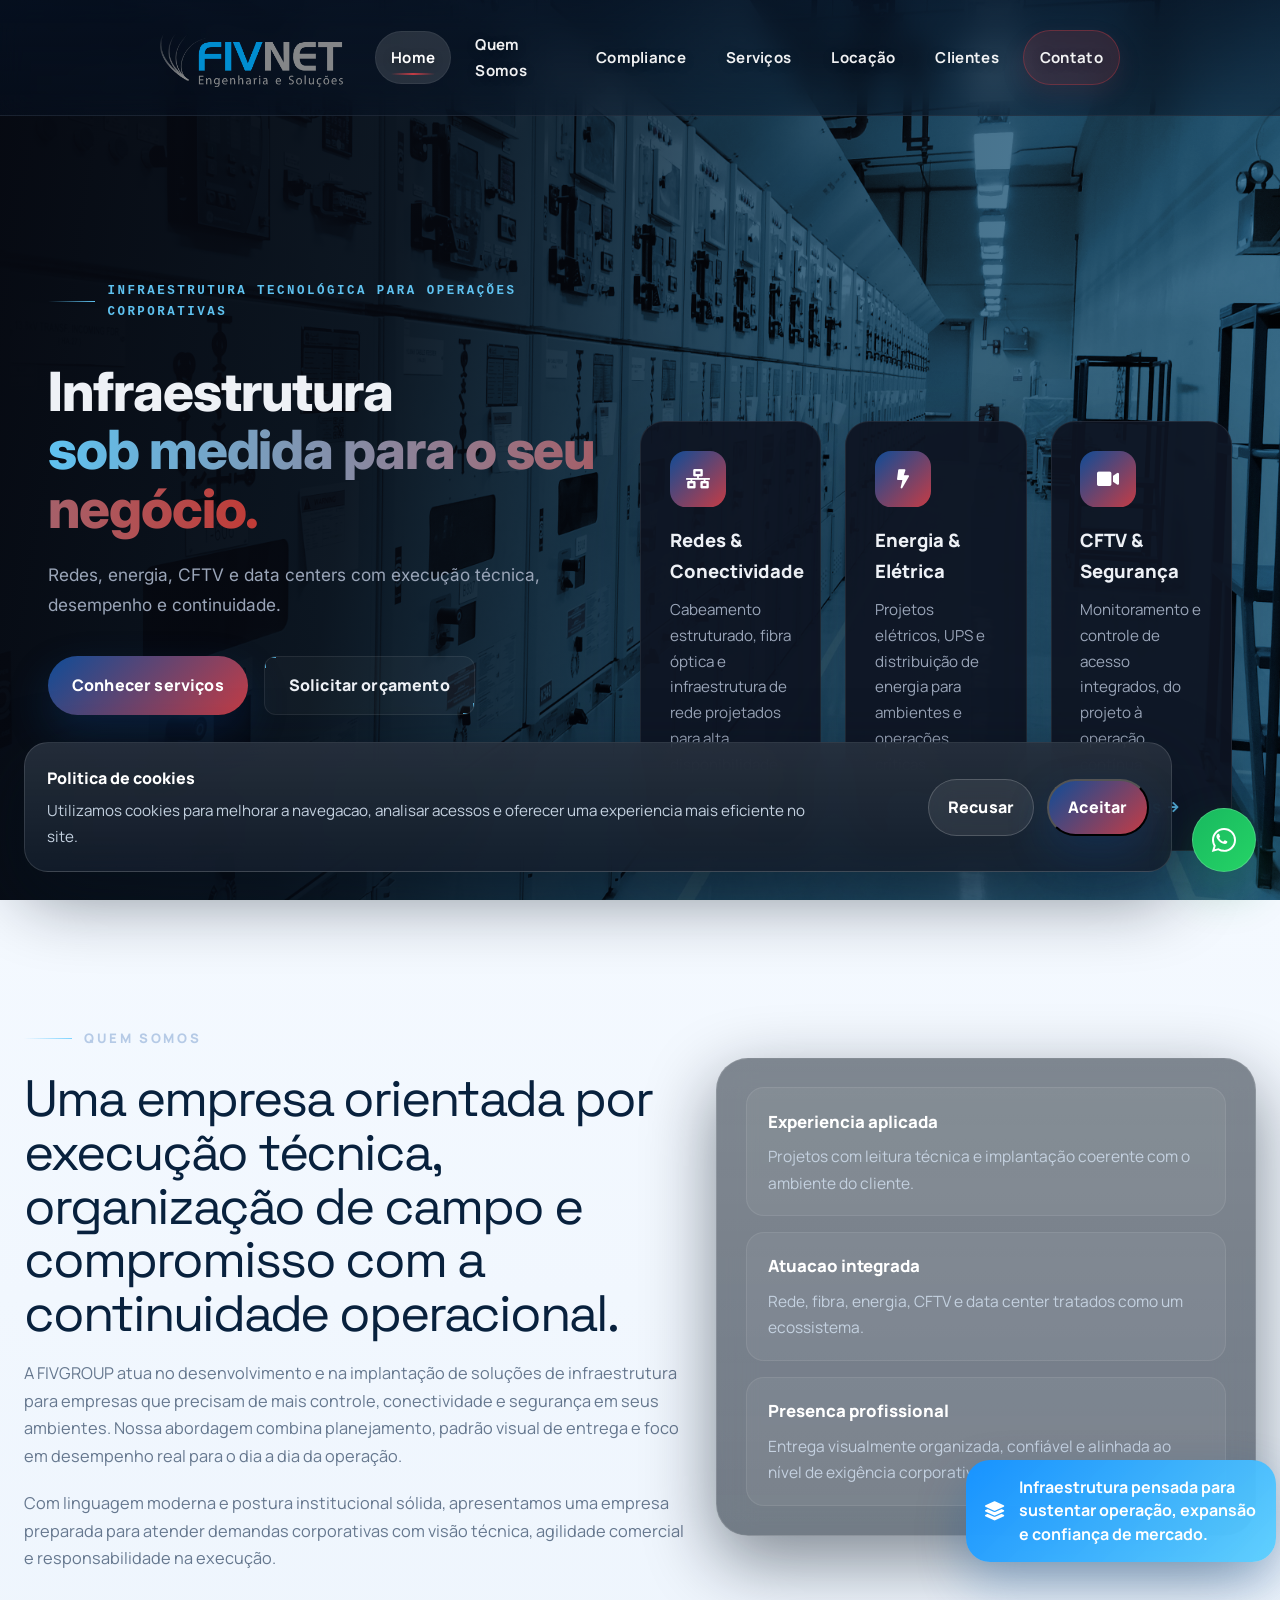
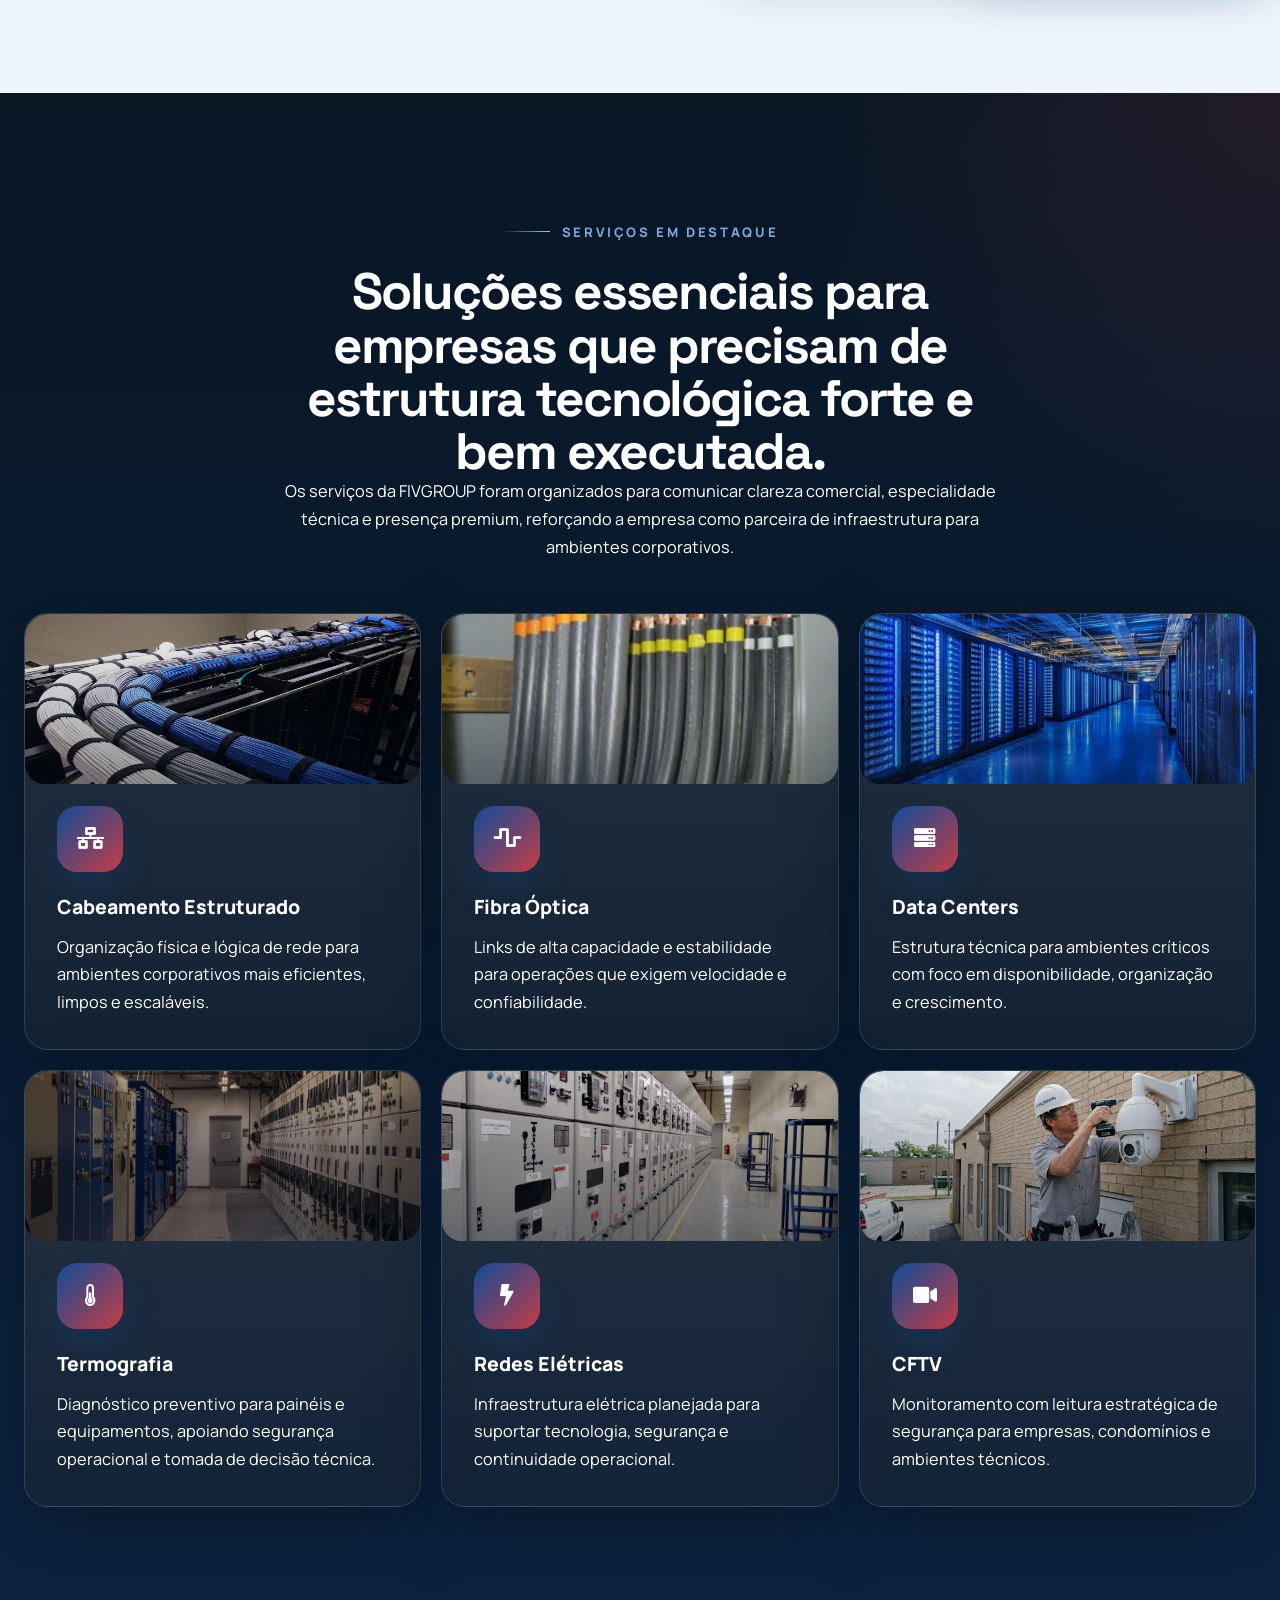
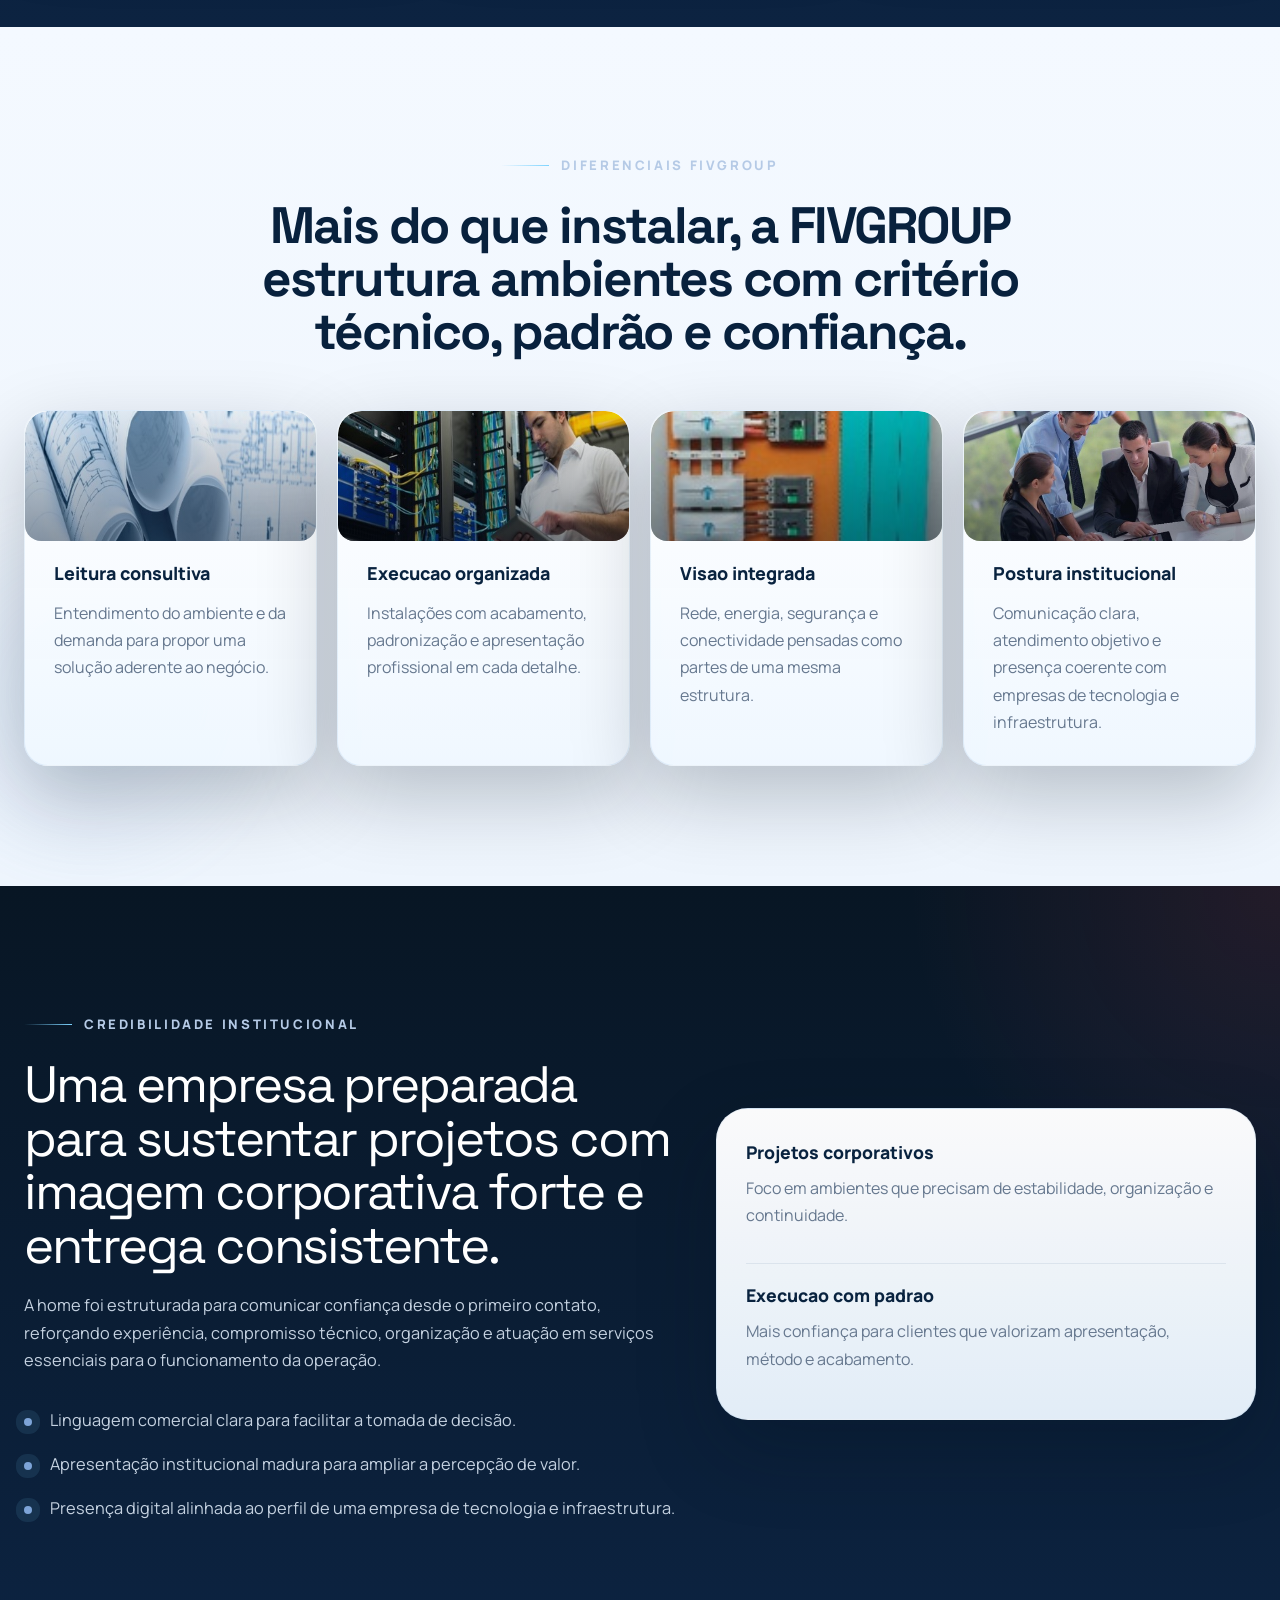
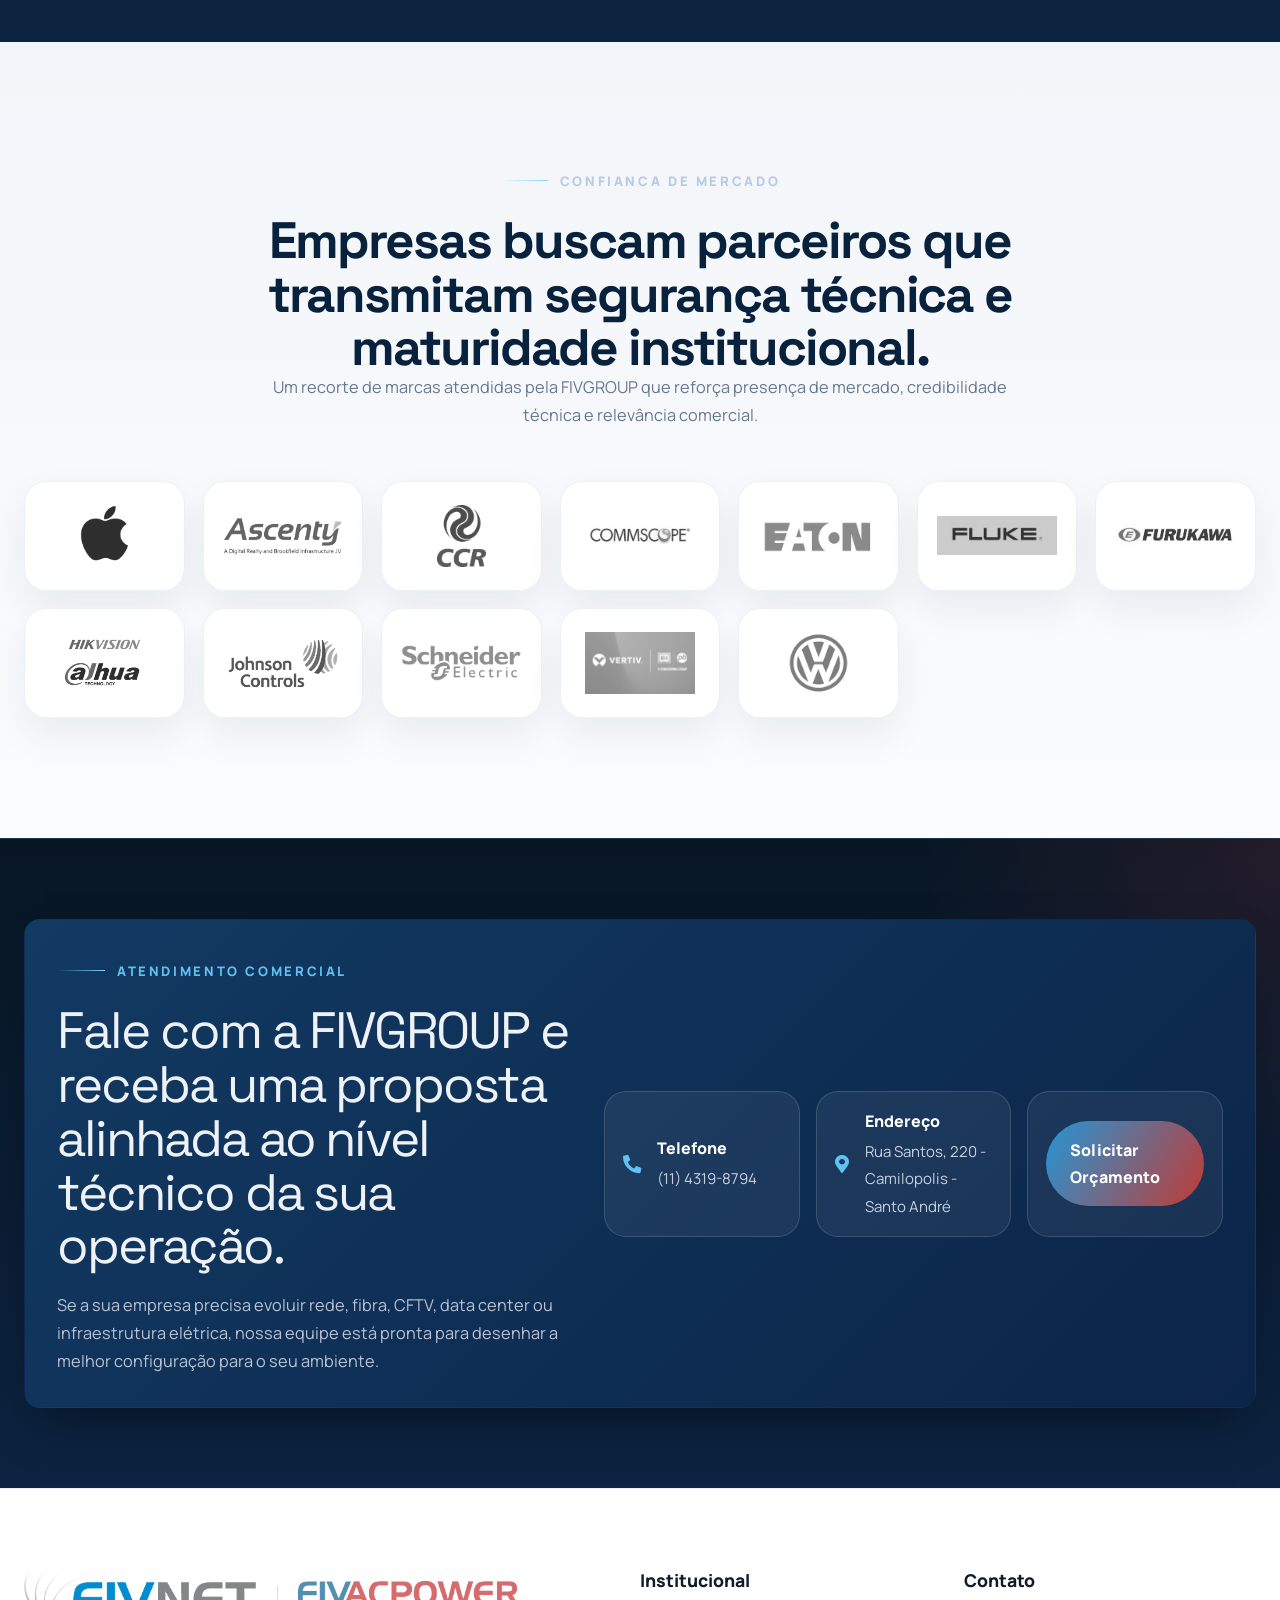
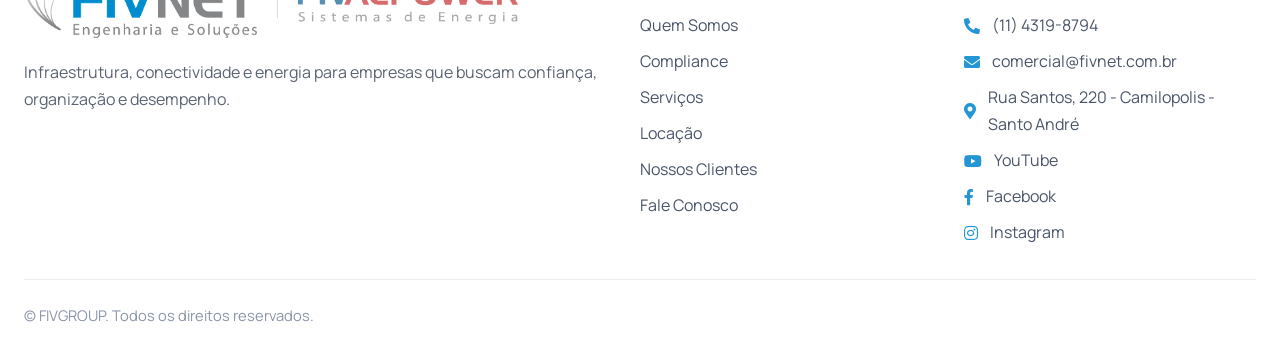
==== commit 8a9021be: "Novos ajustes" ====
--- a/index.html
+++ b/index.html
@@ -106,7 +106,7 @@
 					<div class="container hero-inner">
 						<div class="hero-left reveal" data-reveal="up">
 							<span class="eyebrow hero-eyebrow">Infraestrutura tecnológica para operações corporativas</span>
-							<h1 class="hero-title">Infraestrutura<br /><span class="hero-title-accent">crítica.</span></h1>
+							<h1 class="hero-title">Infraestrutura<br /><span class="hero-title-accent">sob medida para o seu negócio.</span></h1>
 							<p class="hero-lead">
 								Redes, energia, CFTV e data centers com execução técnica, desempenho e continuidade.
 							</p>
--- a/assets/css/main.css
+++ b/assets/css/main.css
@@ -2219,6 +2219,36 @@
 	color: var(--white);
 }
 
+.contact-card .whatsapp-card p {
+	margin-bottom: 0;
+}
+
+.whatsapp-card-btn {
+	display: inline-flex;
+	align-items: center;
+	gap: 0.6rem;
+	margin-top: 1rem;
+	padding: 0.75rem 1.3rem;
+	border-radius: 999px;
+	background: linear-gradient(135deg, #18b95f 0%, #25d366 100%);
+	color: var(--white);
+	font-weight: 800;
+	font-size: 0.92rem;
+	box-shadow: 0 14px 30px rgba(22, 123, 63, 0.32);
+	transition: transform 0.3s ease, box-shadow 0.3s ease, filter 0.3s ease;
+}
+
+.whatsapp-card-btn:hover {
+	transform: translateY(-3px);
+	box-shadow: 0 18px 36px rgba(22, 123, 63, 0.4);
+	filter: saturate(1.08);
+}
+
+.whatsapp-card-btn .icon:before {
+	font-size: 1.25rem;
+	color: var(--white);
+}
+
 .cta-card {
 	display: grid;
 	gap: 1.4rem;
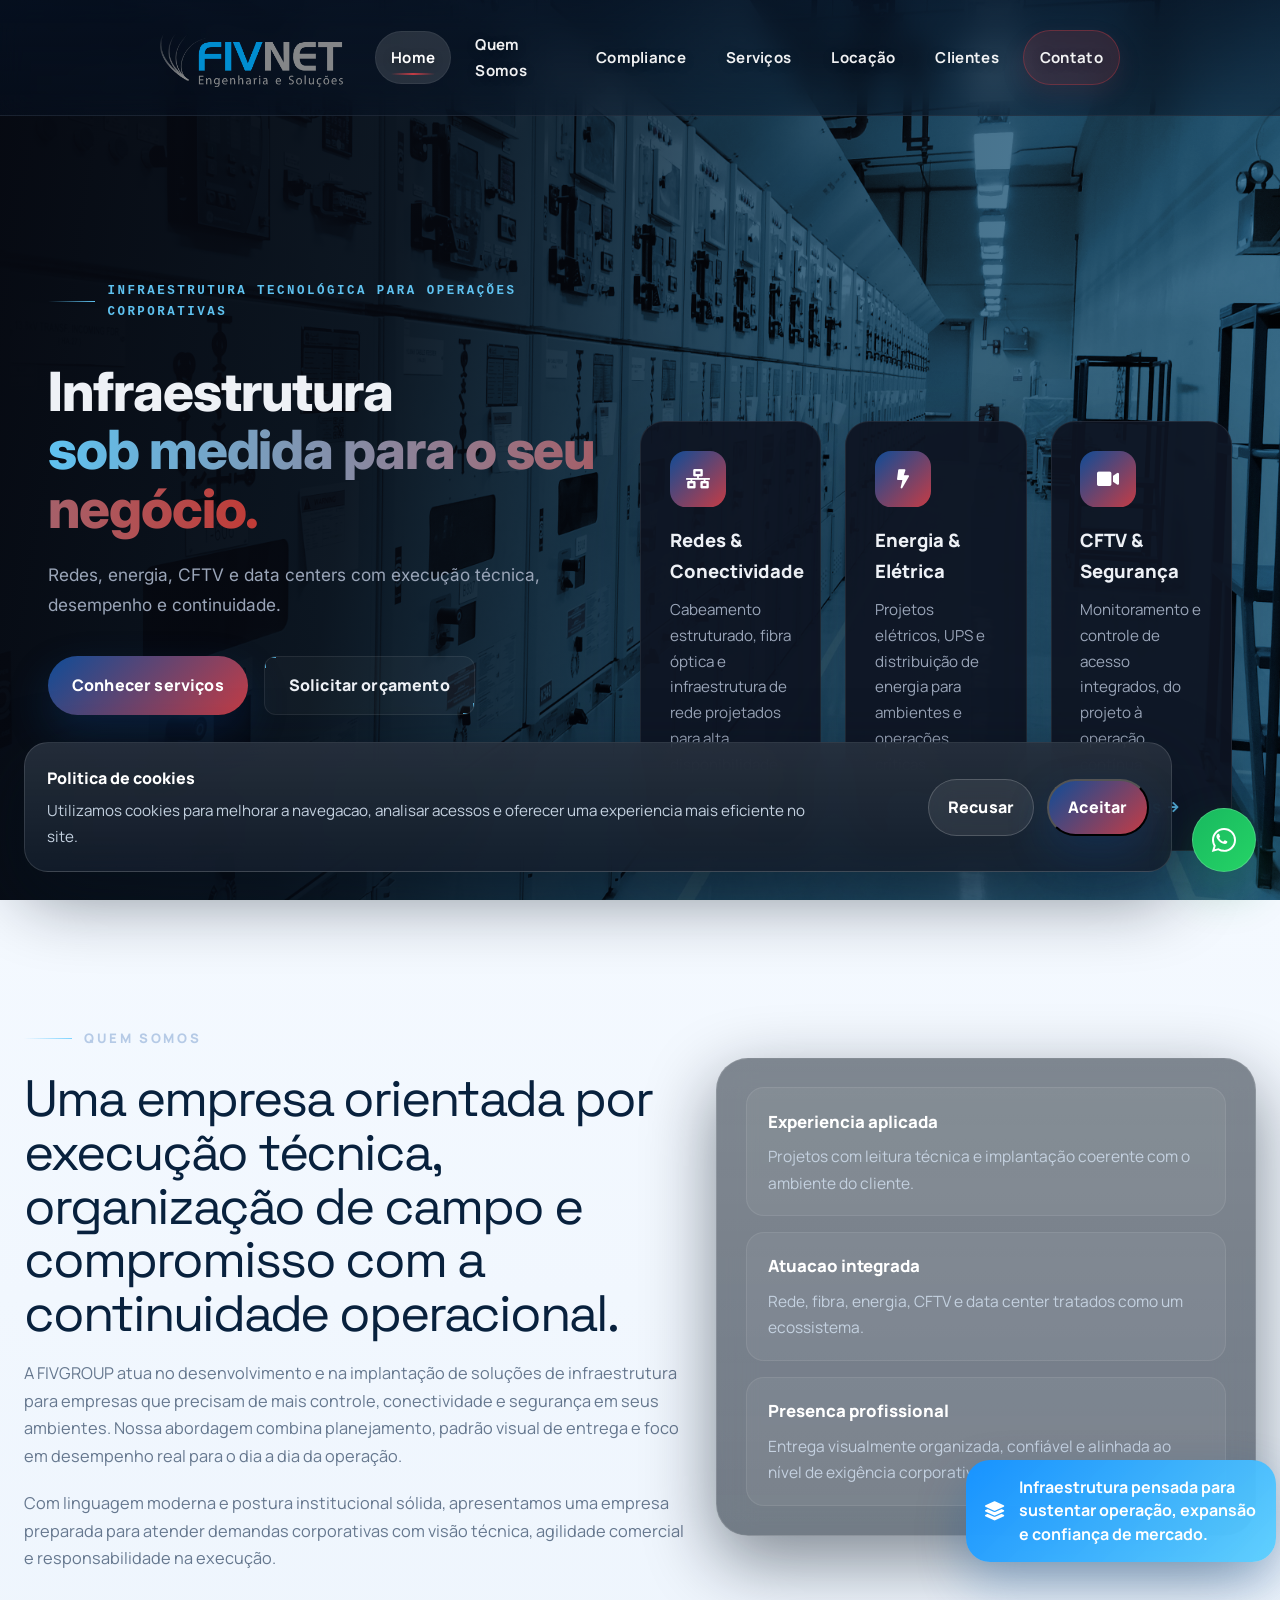
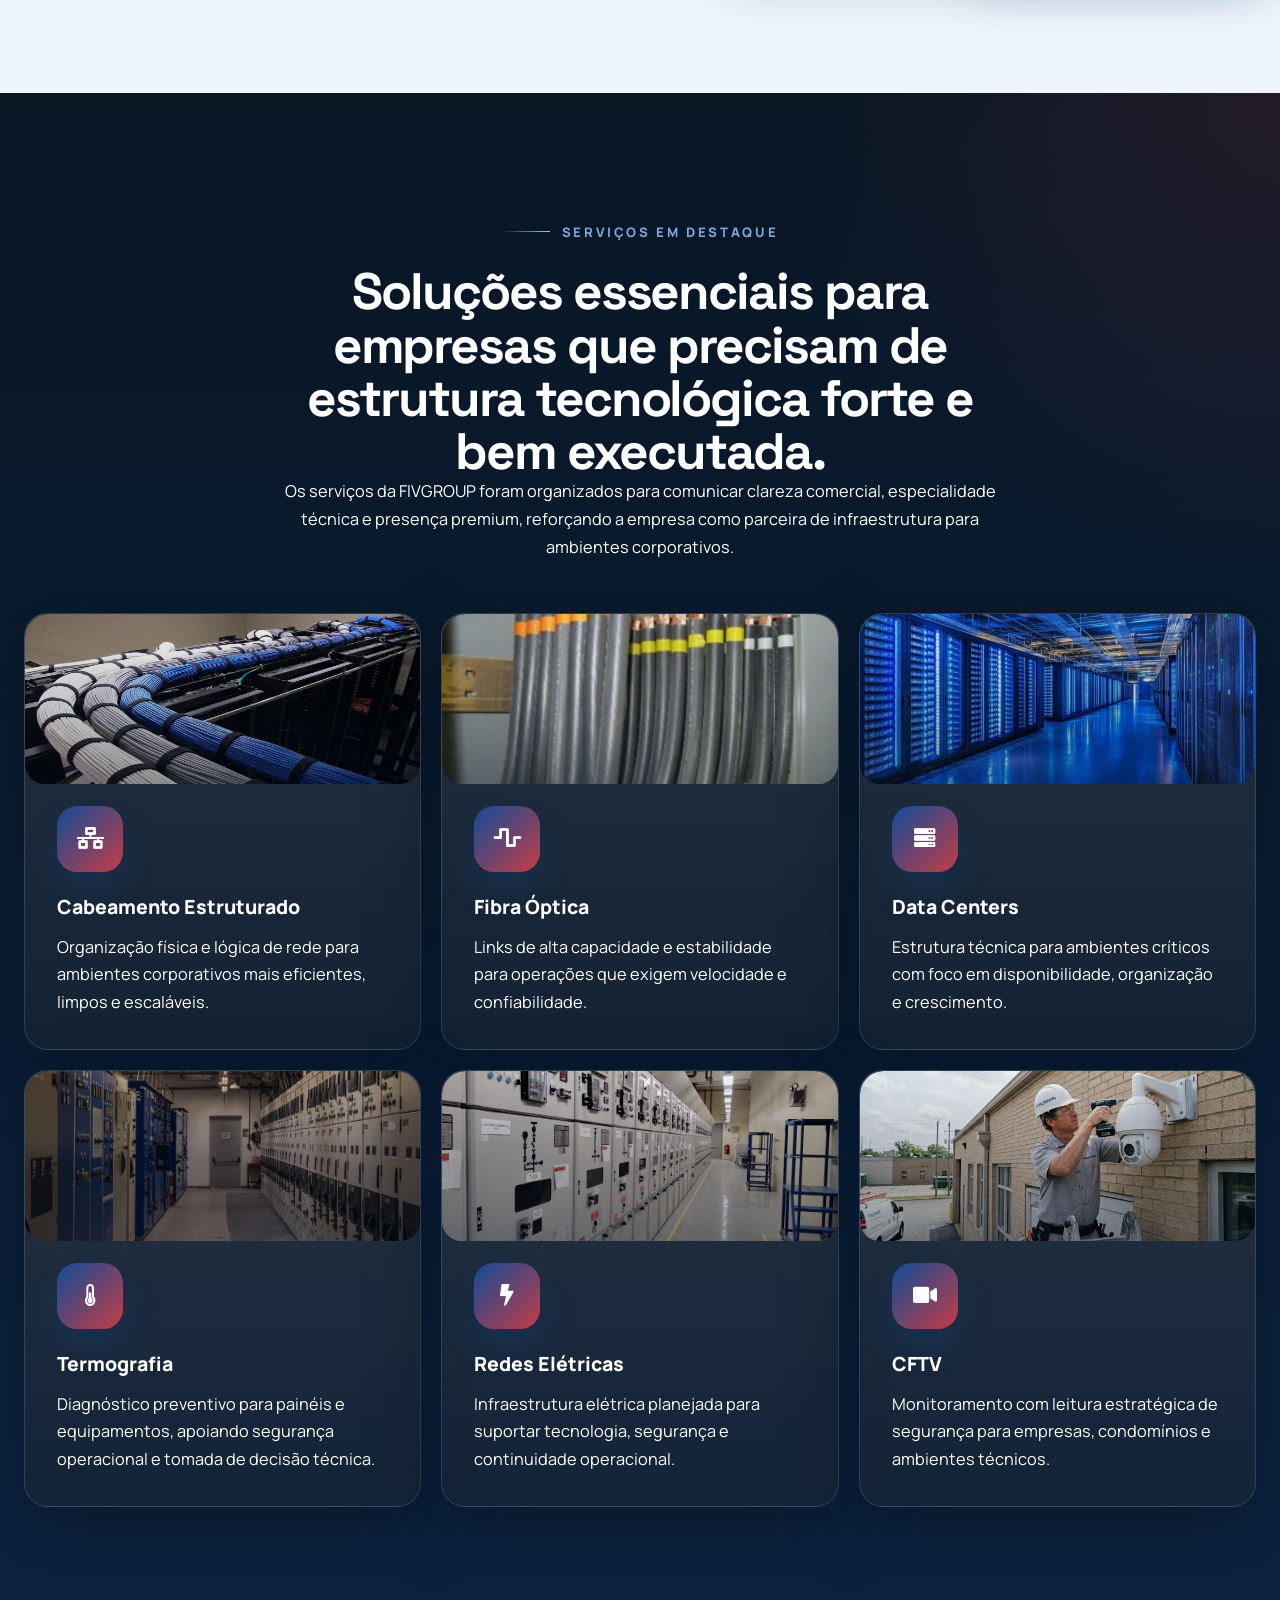
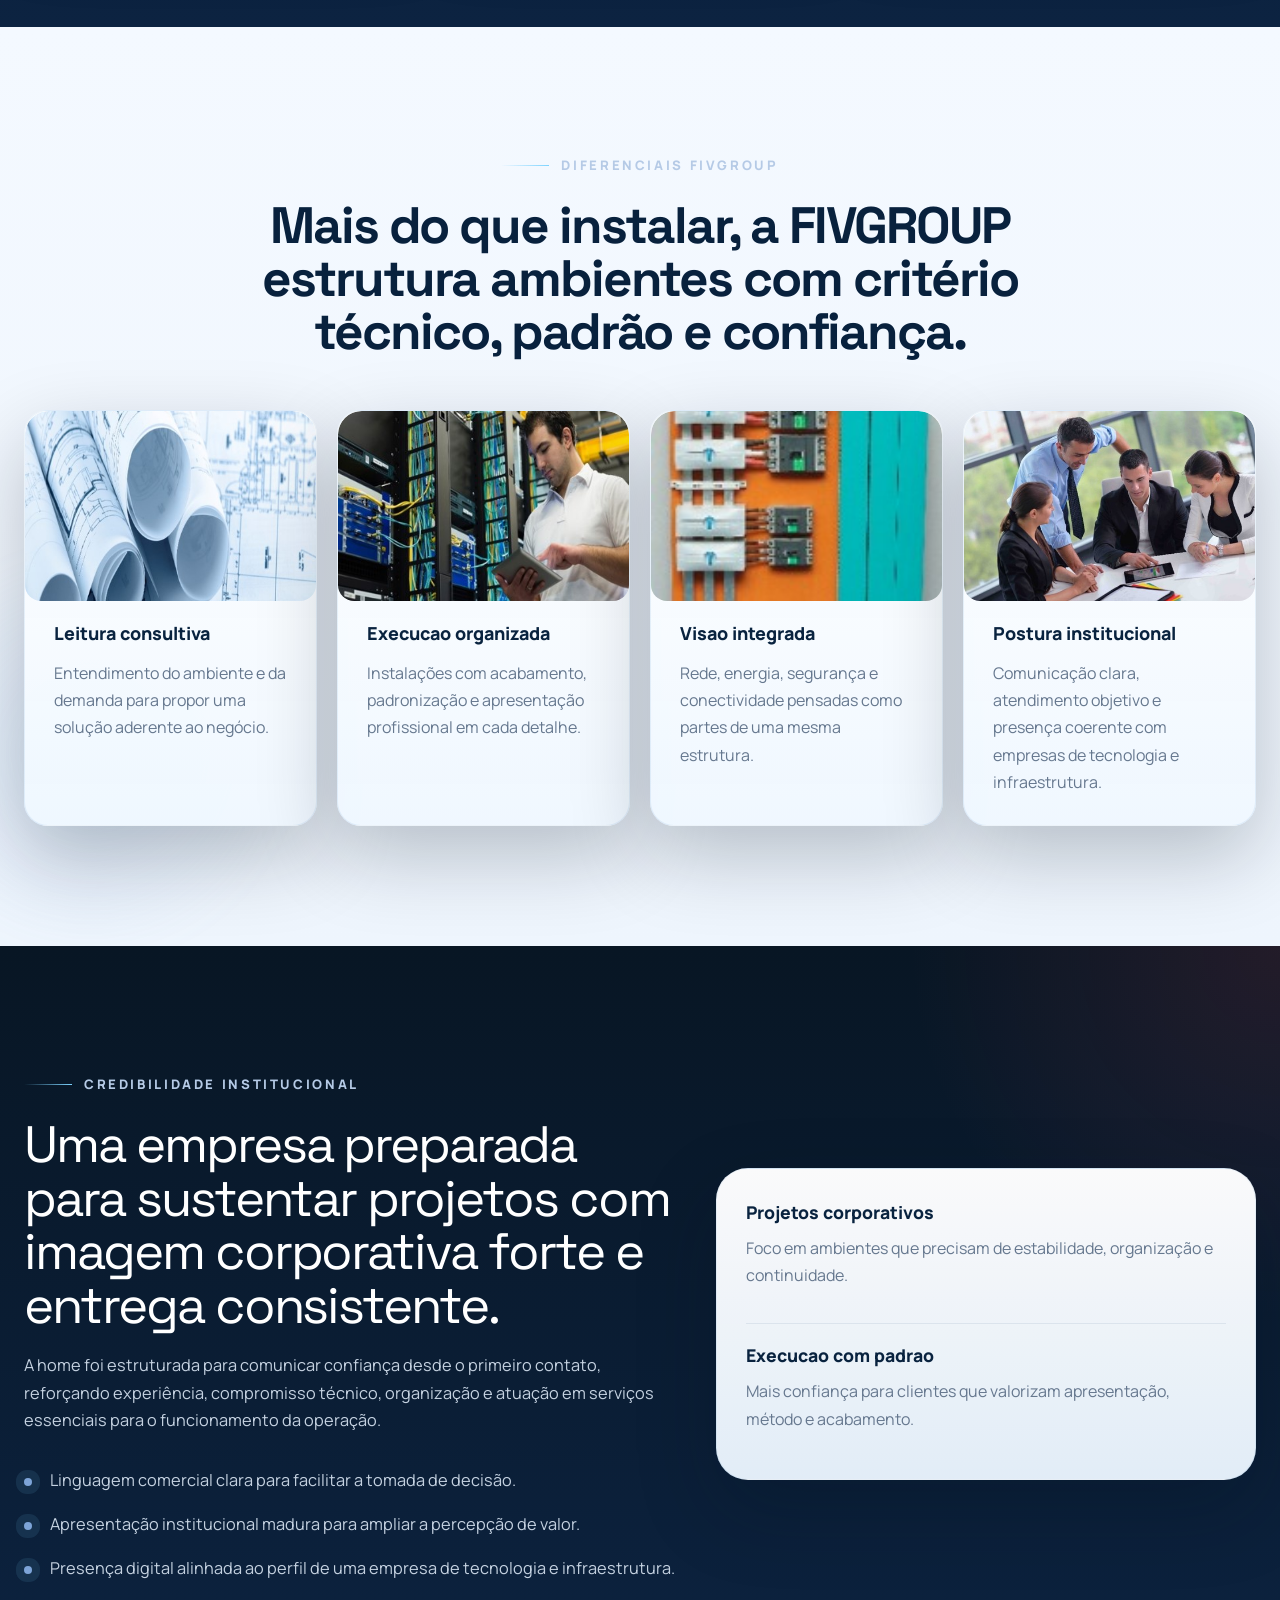
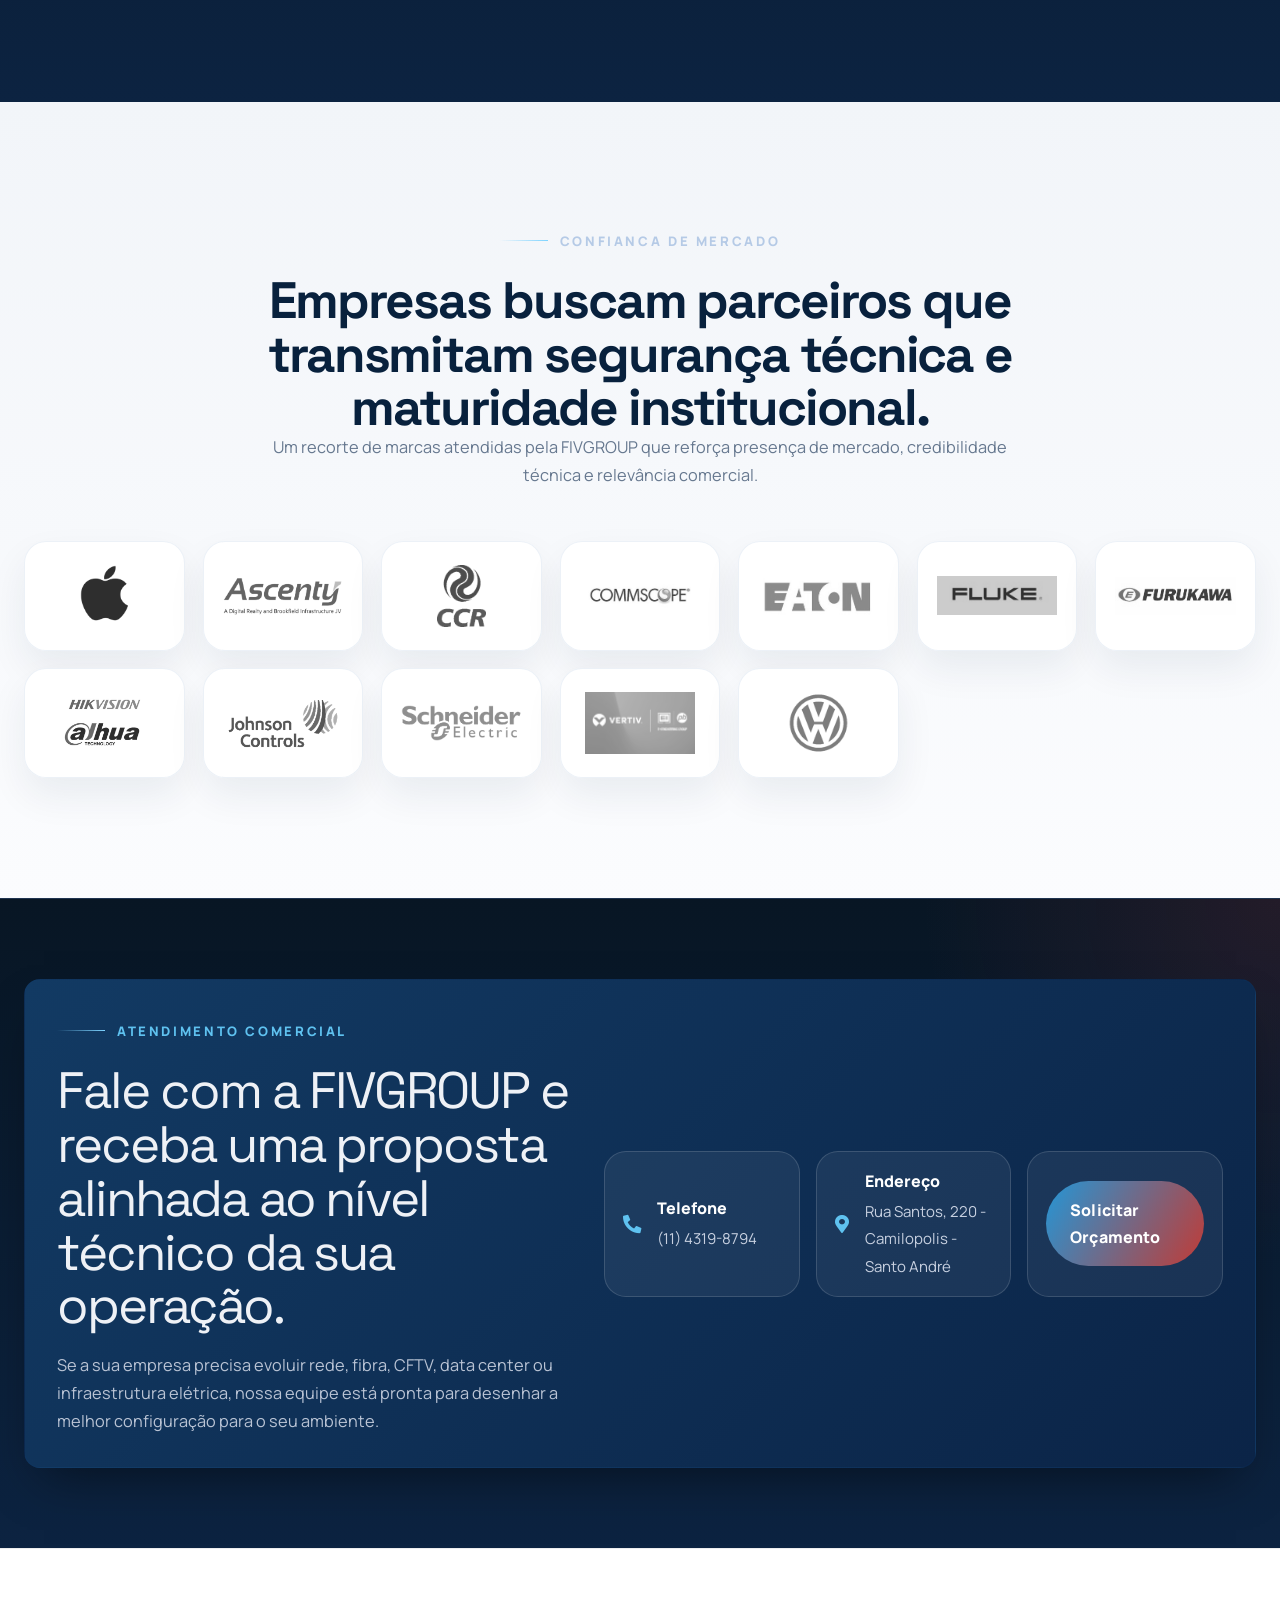
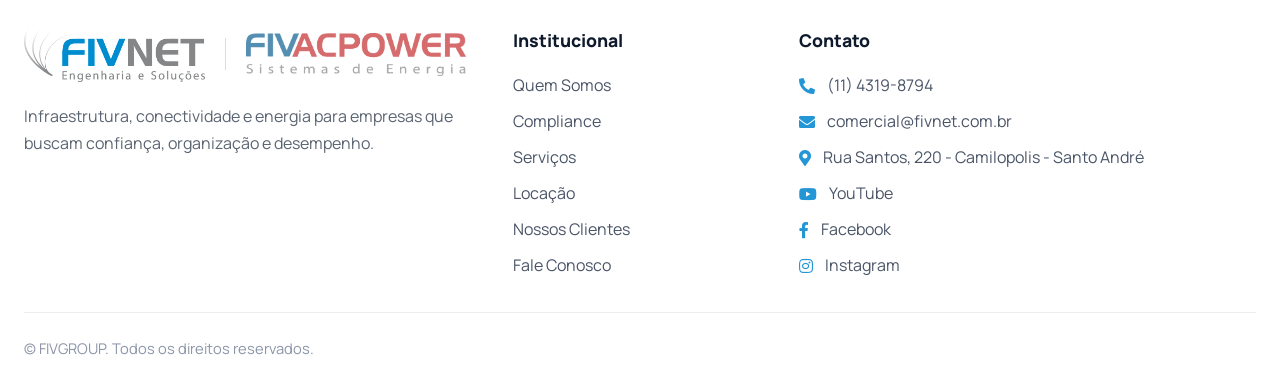
==== commit 8674b0df: "Mudanças pontuais." ====
--- a/index.html
+++ b/index.html
@@ -253,28 +253,28 @@
 						<div class="differentials-grid">
 							<article class="differential-card reveal" data-reveal="up">
 								<div class="card-media card-media-sm">
-									<img src="images/servicos/projeto.jpg" alt="Leitura consultiva de projeto" loading="lazy" />
+									<img src="images/servicos/projeto.jpg" alt="Leitura consultiva de projeto" loading="lazy" class="card-media-fill" />
 								</div>
 								<strong>Leitura consultiva</strong>
 								<p>Entendimento do ambiente e da demanda para propor uma solução aderente ao negócio.</p>
 							</article>
 							<article class="differential-card reveal" data-reveal="up" data-delay="100">
 								<div class="card-media card-media-sm">
-									<img src="images/servicos/tecnico.jpg" alt="Execução organizada em campo" loading="lazy" />
+									<img src="images/servicos/tecnico.jpg" alt="Execução organizada em campo" loading="lazy" class="card-media-fill" />
 								</div>
 								<strong>Execucao organizada</strong>
 								<p>Instalações com acabamento, padronização e apresentação profissional em cada detalhe.</p>
 							</article>
 							<article class="differential-card reveal" data-reveal="up" data-delay="200">
 								<div class="card-media card-media-sm">
-									<img src="images/servicos/circuito.jpg" alt="Visão integrada de infraestrutura" loading="lazy" />
+									<img src="images/servicos/circuito.jpg" alt="Visão integrada de infraestrutura" loading="lazy" class="card-media-fill" />
 								</div>
 								<strong>Visao integrada</strong>
 								<p>Rede, energia, segurança e conectividade pensadas como partes de uma mesma estrutura.</p>
 							</article>
 							<article class="differential-card reveal" data-reveal="up" data-delay="300">
 								<div class="card-media card-media-sm">
-									<img src="images/servicos/equipe.jpg" alt="Postura institucional da equipe FIVGROUP" loading="lazy" />
+									<img src="images/servicos/equipe.jpg" alt="Postura institucional da equipe FIVGROUP" loading="lazy" class="card-media-fill" />
 								</div>
 								<strong>Postura institucional</strong>
 								<p>Comunicação clara, atendimento objetivo e presença coerente com empresas de tecnologia e infraestrutura.</p>
--- a/assets/css/main.css
+++ b/assets/css/main.css
@@ -977,8 +977,41 @@
 
 .differential-card .card-media-sm {
 	margin: -1.8rem -1.8rem 1.1rem;
-	height: 130px;
+	height: 190px;
 	border-radius: var(--radius-lg) var(--radius-lg) 16px 16px;
+	display: flex;
+	align-items: center;
+	justify-content: center;
+	background: linear-gradient(180deg, #eef4fb, #e2ecf7);
+}
+
+.differential-card .card-media-sm:after {
+	content: none;
+}
+
+.differential-card .card-media-sm img {
+	width: auto;
+	height: auto;
+	max-width: 100%;
+	max-height: 100%;
+	object-fit: contain;
+	transform: none;
+}
+
+.differential-card:hover .card-media-sm img {
+	transform: scale(1.04);
+}
+
+.differential-card .card-media-sm img.card-media-fill {
+	width: 100%;
+	height: 100%;
+	max-width: none;
+	max-height: none;
+	object-fit: cover;
+}
+
+.differential-card:hover .card-media-sm img.card-media-fill {
+	transform: scale(1.06);
 }
 
 .service-icon {
@@ -1455,7 +1488,7 @@
 
 .footer-grid {
 	display: grid;
-	grid-template-columns: minmax(0, 1.1fr) repeat(2, minmax(180px, 0.55fr));
+	grid-template-columns: minmax(0, 0.9fr) minmax(160px, 0.5fr) minmax(260px, 0.9fr);
 	gap: 2rem;
 	padding-bottom: 2rem;
 	border-bottom: 1px solid rgba(255, 255, 255, 0.08);
@@ -1485,9 +1518,9 @@
 }
 
 .footer-brand-logo {
-	height: 32px;
+	height: 42px;
 	width: auto;
-	max-width: 140px;
+	max-width: 170px;
 	object-fit: contain;
 	opacity: 0.72;
 	transition: opacity 0.3s ease, transform 0.3s ease;
@@ -1532,6 +1565,10 @@
 	display: flex;
 	align-items: center;
 	gap: 0.75rem;
+}
+
+.footer-contact-list li span {
+	white-space: nowrap;
 }
 
 .footer-contact-list .icon:before {
@@ -1863,6 +1900,20 @@
 	background: linear-gradient(180deg, rgba(255, 255, 255, 0.98), rgba(239, 247, 255, 0.96));
 	border: 1px solid rgba(24, 98, 175, 0.08);
 	box-shadow: var(--shadow-soft);
+}
+
+.content-card-media {
+	border-radius: 12px;
+	overflow: hidden;
+	margin-bottom: 20px;
+	aspect-ratio: 16 / 10;
+}
+
+.content-card-media img {
+	width: 100%;
+	height: 100%;
+	object-fit: cover;
+	display: block;
 }
 
 .content-card h3 {
@@ -2768,8 +2819,8 @@
 	max-width: 220px !important;
 }
 .footer-brand-logo-primary {
-	height: 72px !important;
-	max-width: 260px !important;
+	height: 56px !important;
+	max-width: 220px !important;
 }
 .footer-logo-row {
 	gap: 20px;
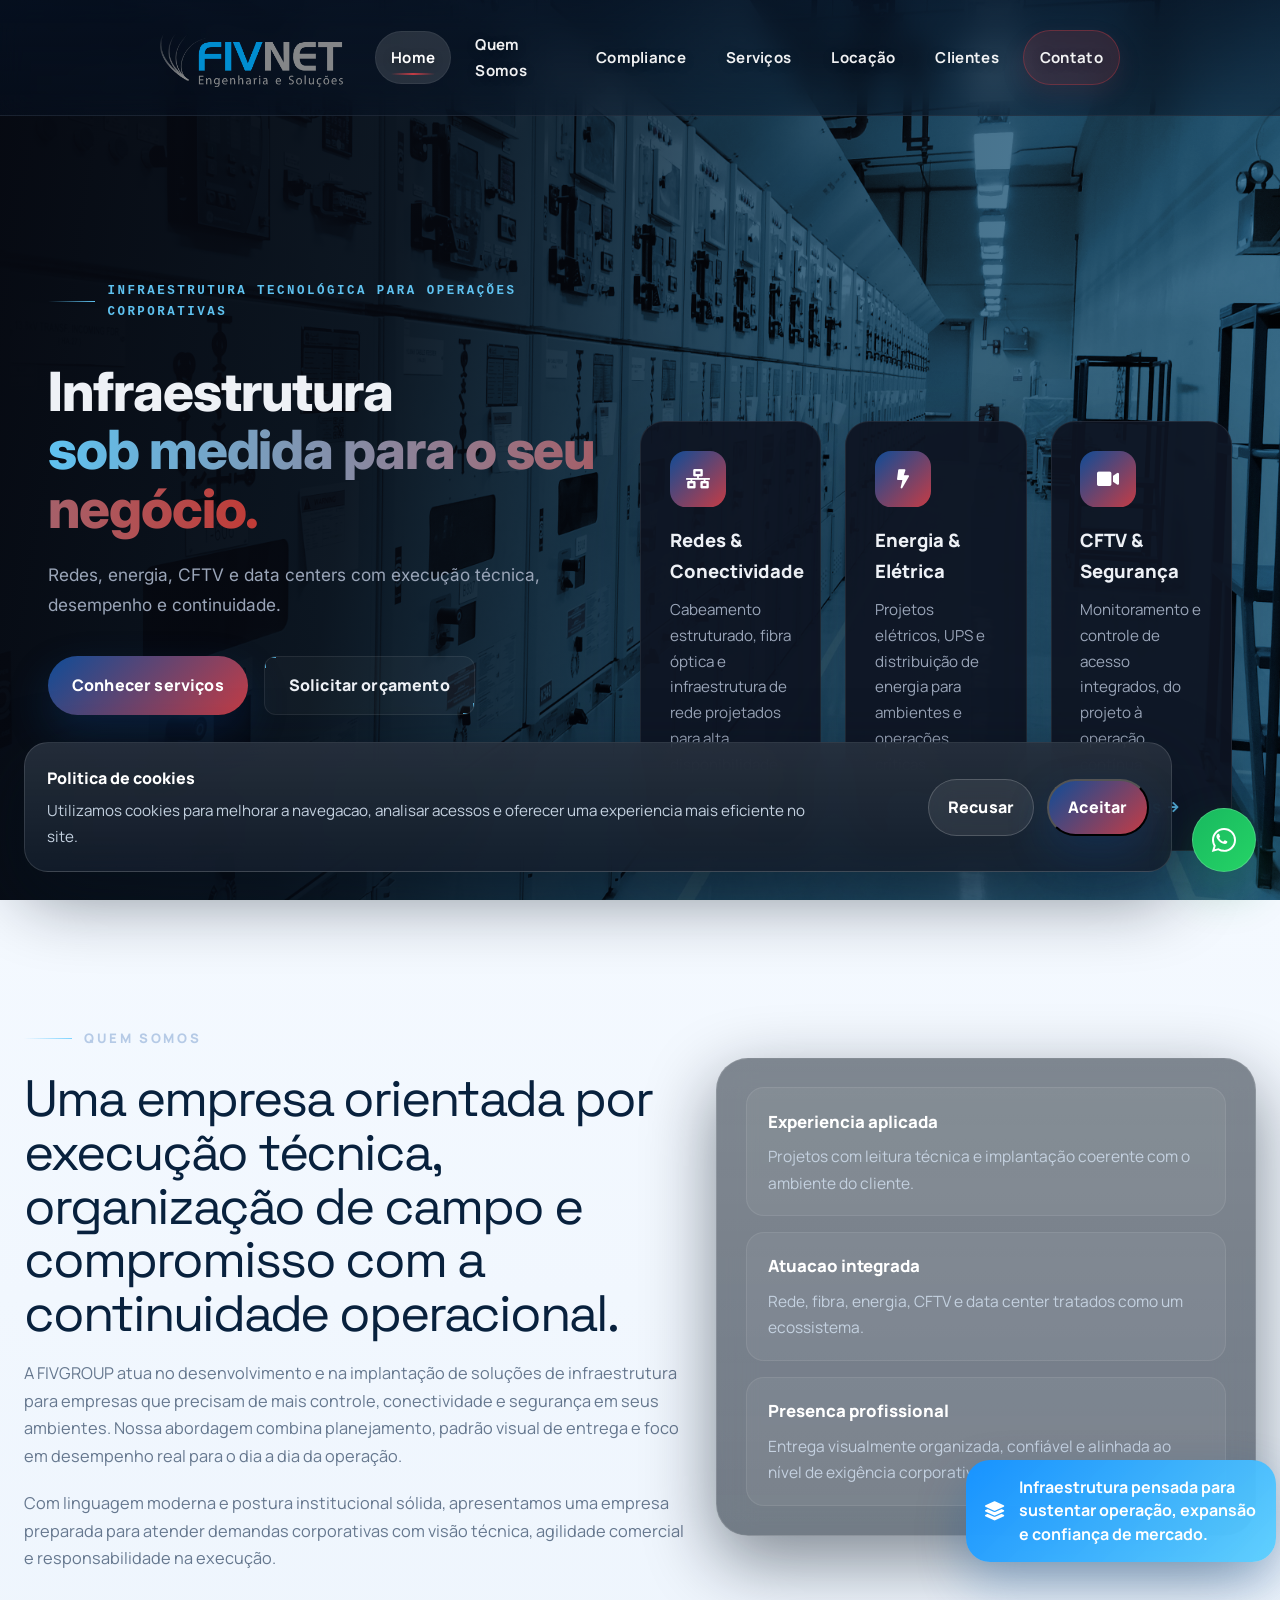
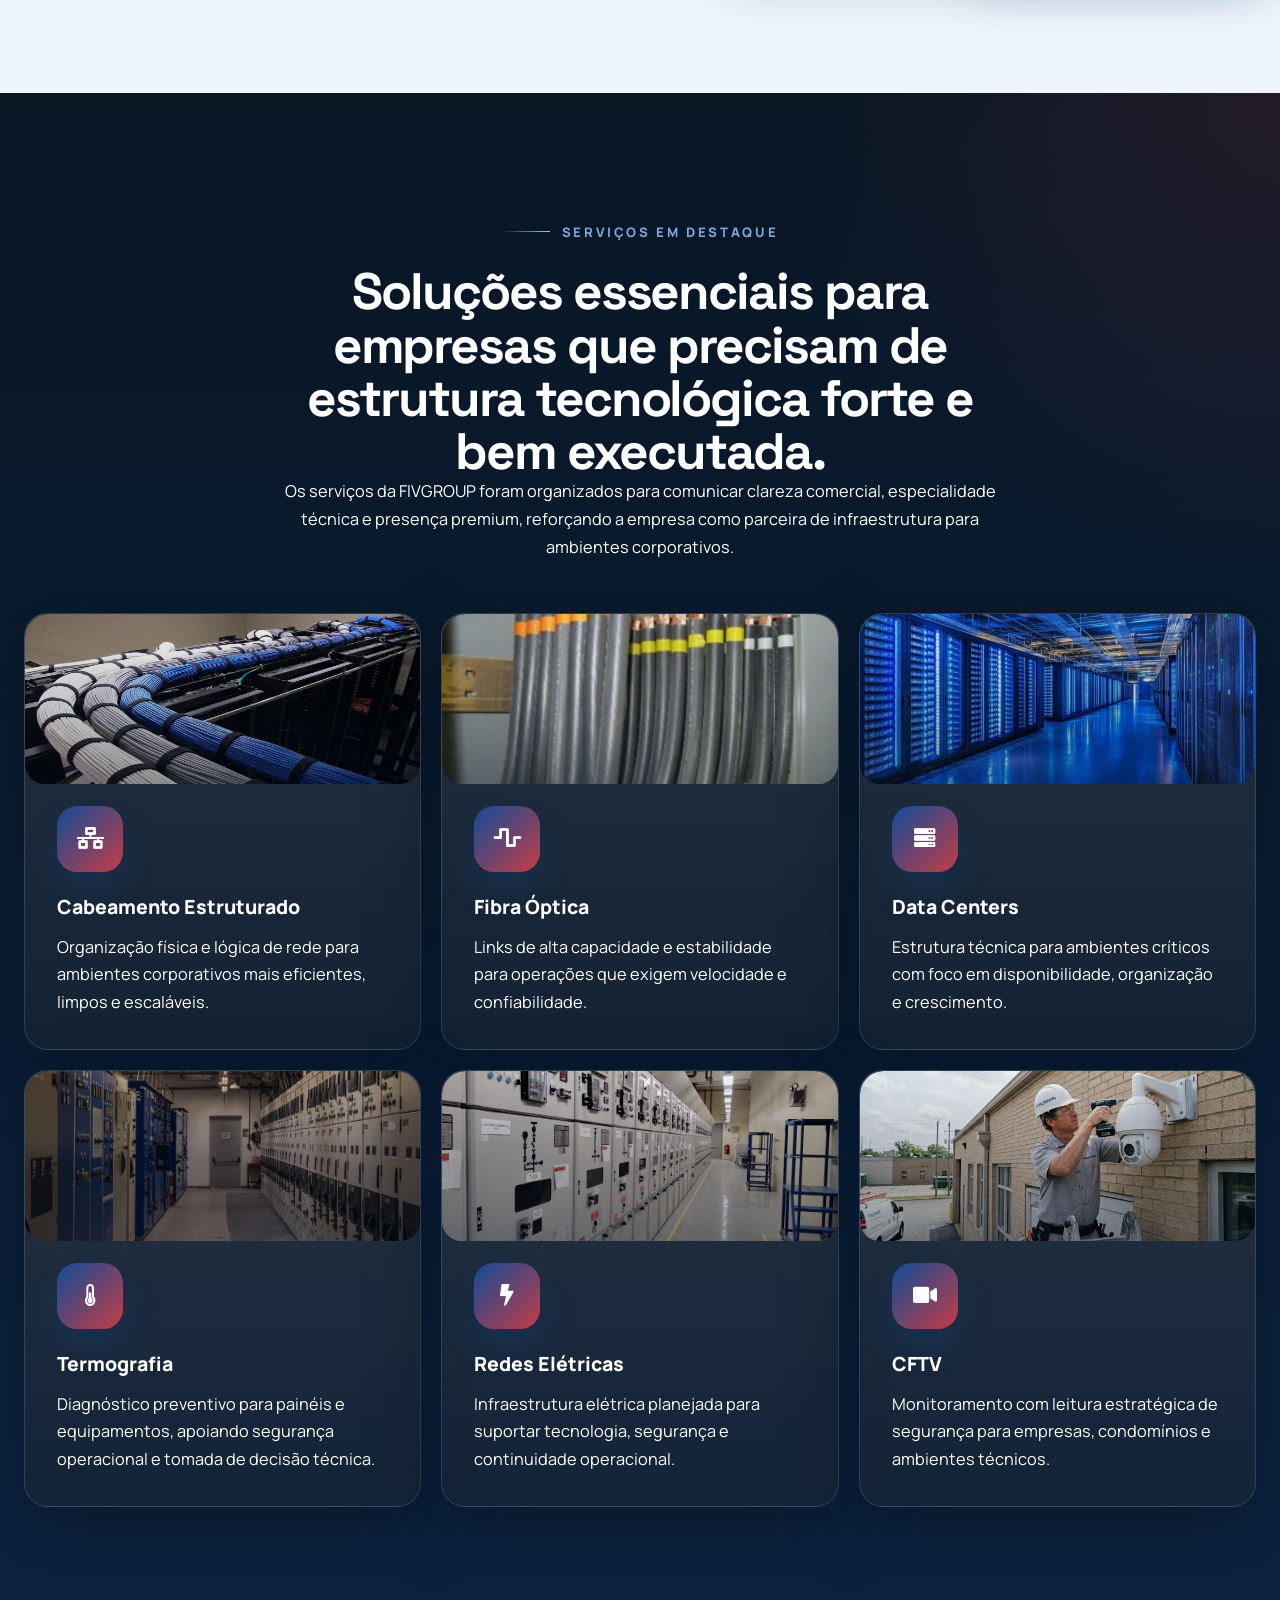
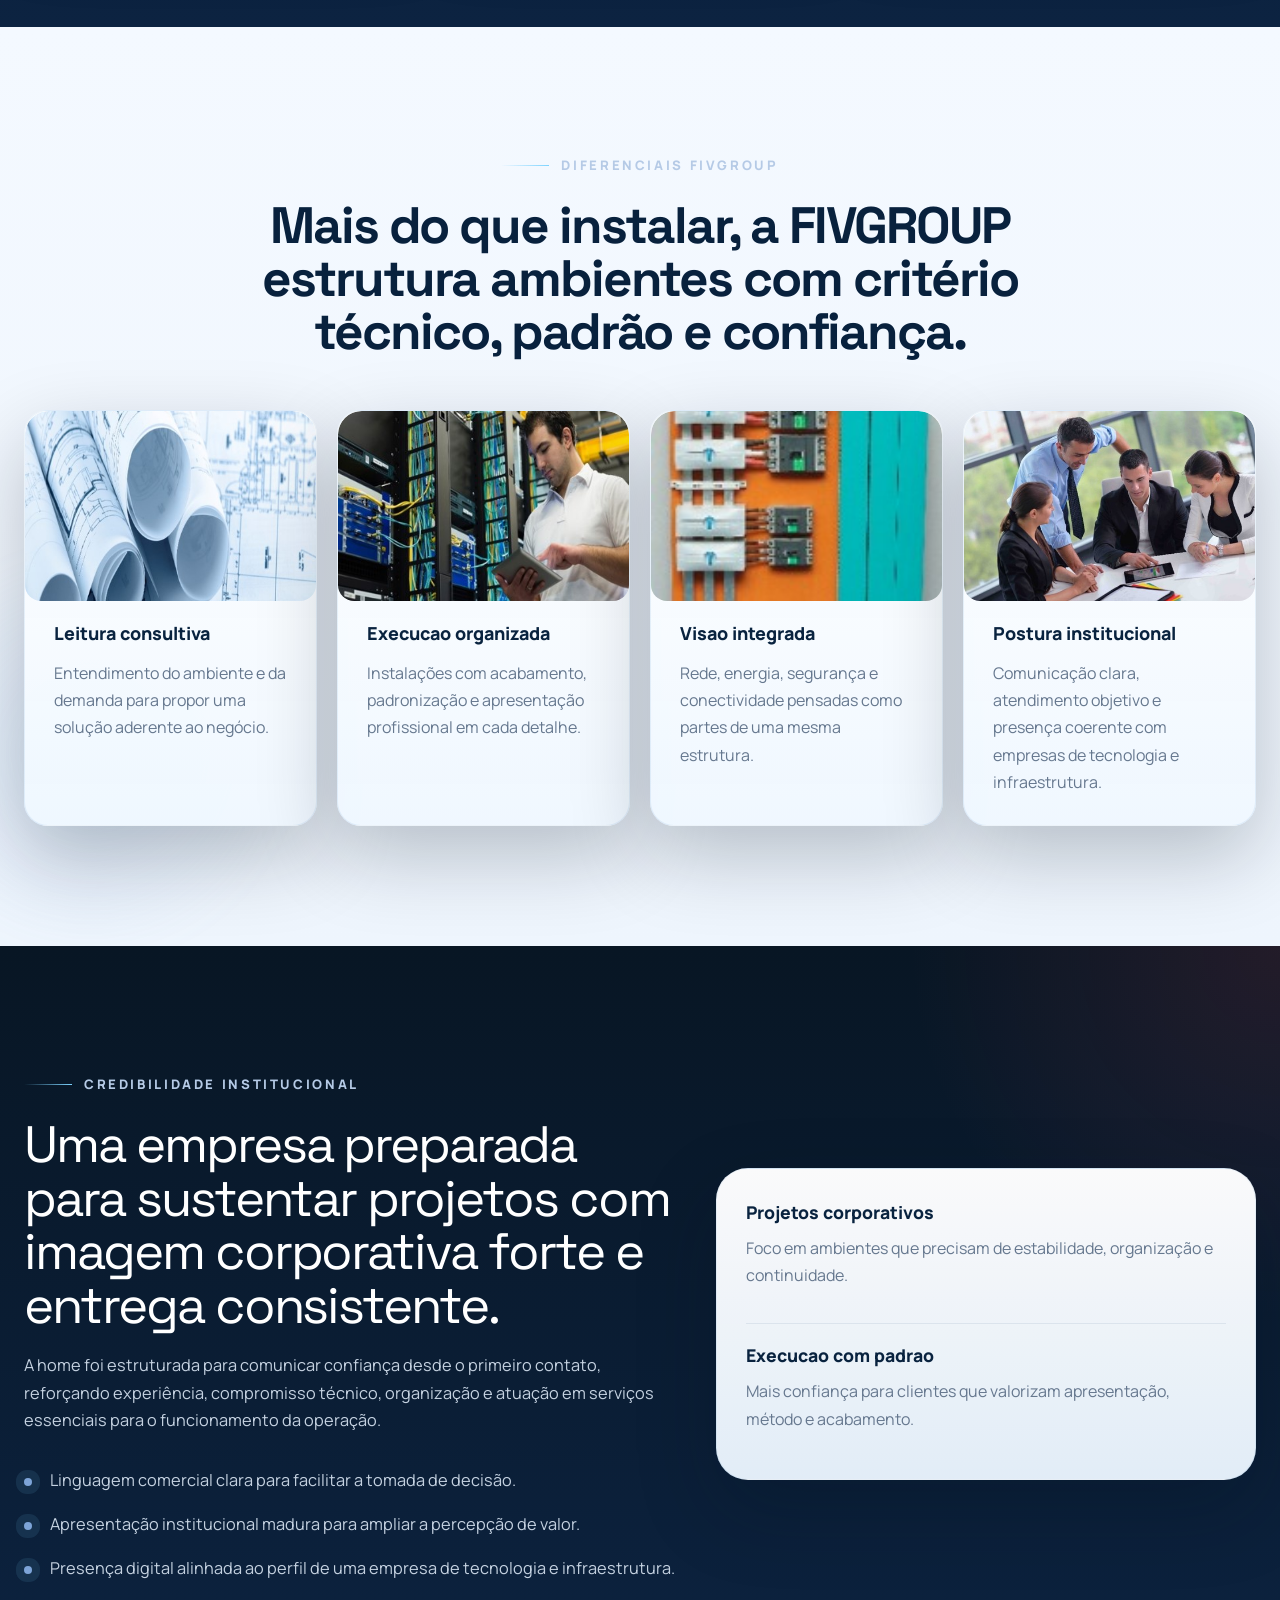
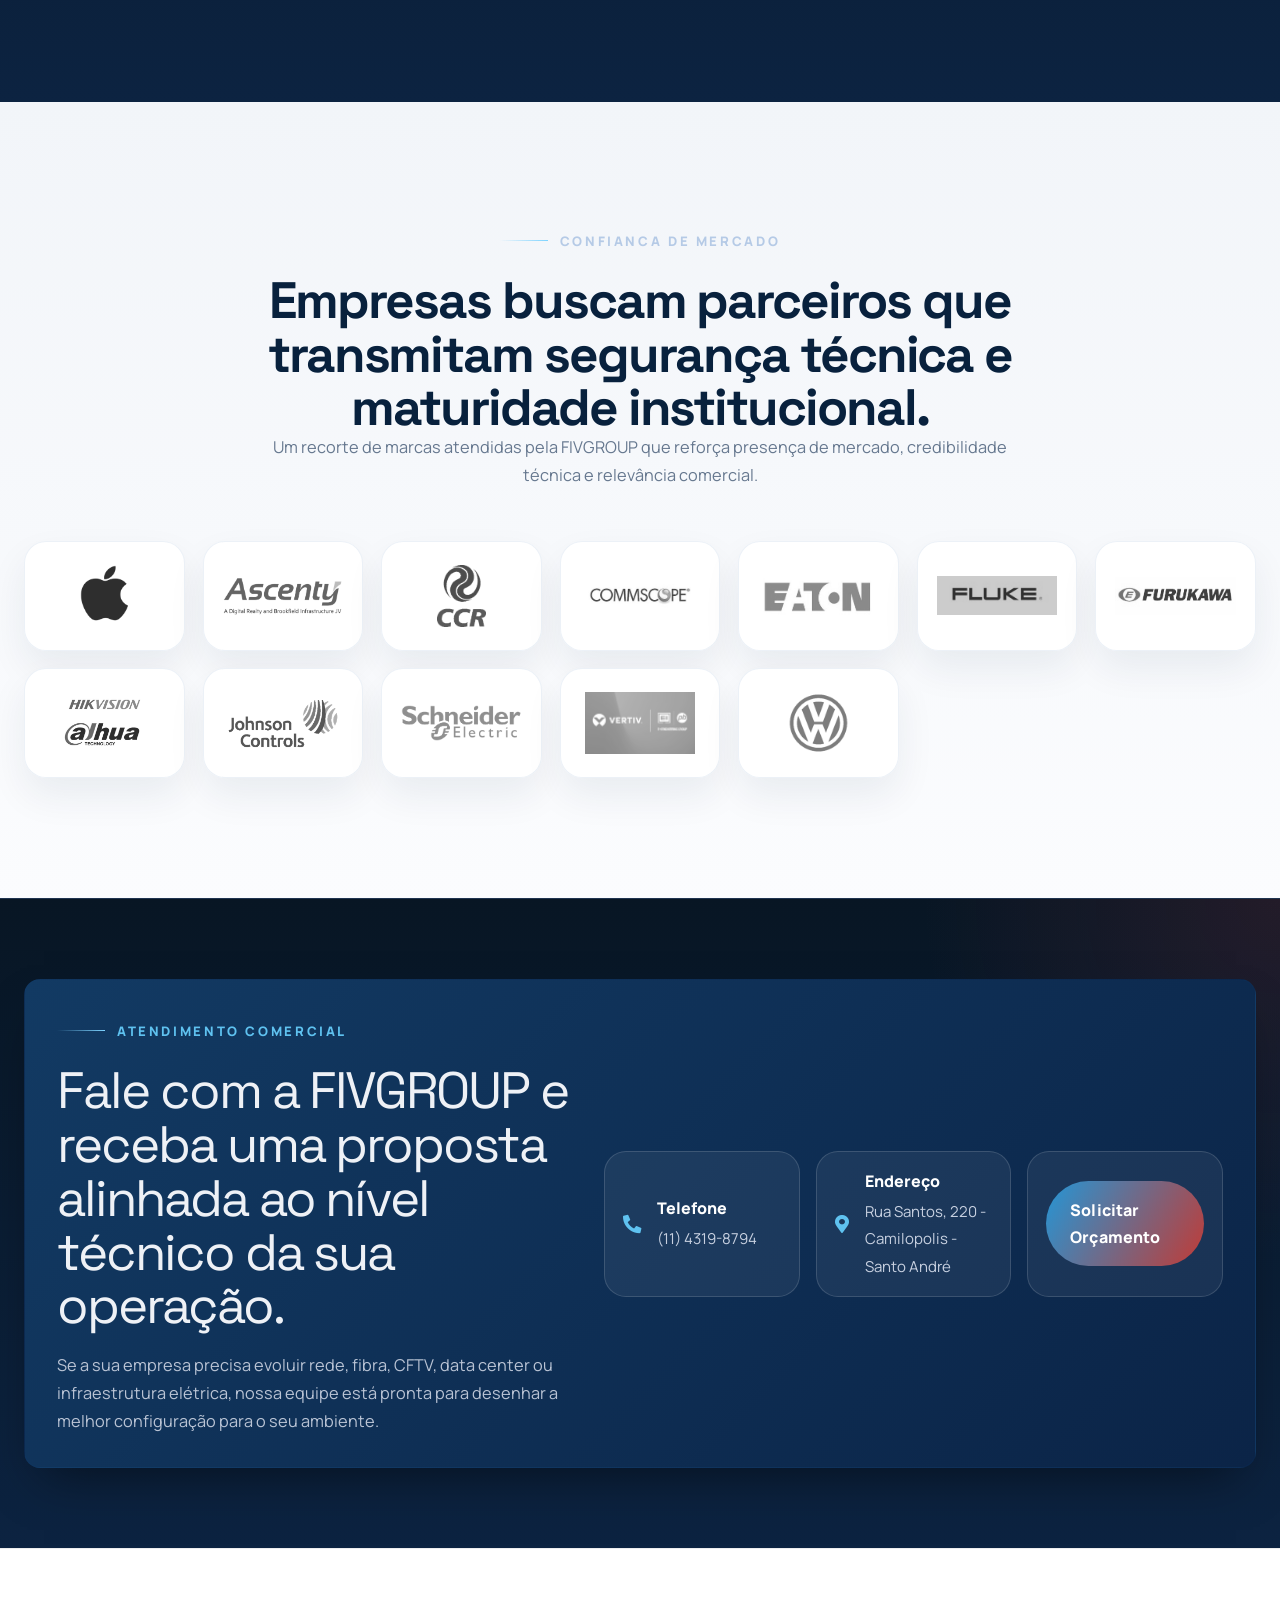
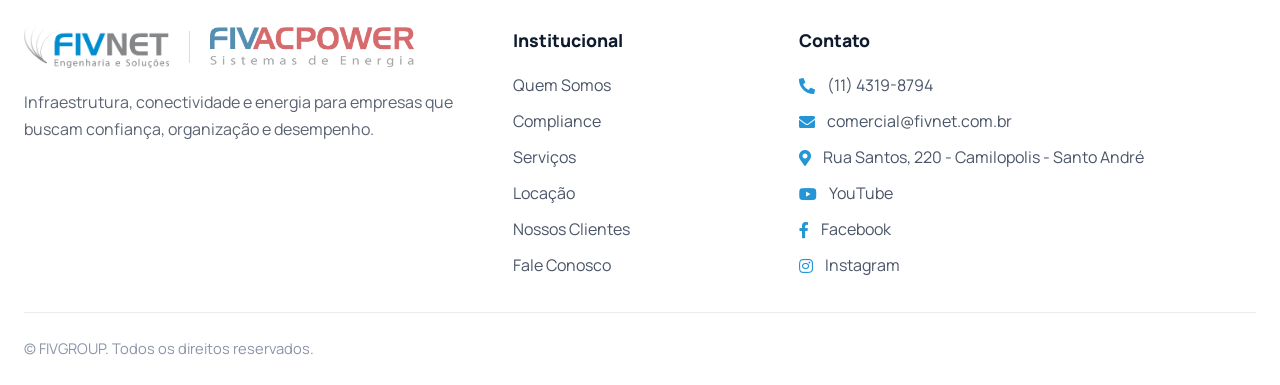
==== commit e61ab67a: "Ajustando imagens" ====
--- a/index.html
+++ b/index.html
@@ -1,37 +1,38 @@
 <!DOCTYPE HTML>
 <html lang="pt-BR">
-	<head>
-		<title>Fivnet | Infraestrutura, Redes e Energia</title>
-		<meta charset="utf-8" />
-		<meta name="viewport" content="width=device-width, initial-scale=1, user-scalable=no" />
-		<meta name="robots" content="index, follow, max-image-preview:large" />
-		<meta name="author" content="Fivnet" />
-		<meta name="keywords" content="infraestrutura de TI, cabeamento estruturado, fibra óptica, data center, redes elétricas, CFTV, redes corporativas, conectividade empresarial, Fivnet" />
-		<meta
-			name="description"
-			content="A Fivnet entrega infraestrutura de TI, cabeamento, fibra óptica, energia, CFTV e data centers para operações corporativas que precisam de estabilidade e desempenho."
-		/>
-		<meta property="og:type" content="website" />
-		<meta property="og:title" content="Fivnet | Infraestrutura, Redes e Energia" />
-		<meta property="og:description" content="Infraestrutura corporativa com foco em conectividade, energia, segurança e desempenho operacional." />
-		<meta property="og:image" content="images/logo-fivnet.png" />
-		<meta property="og:locale" content="pt_BR" />
-		<meta name="twitter:card" content="summary_large_image" />
-		<meta name="twitter:title" content="Fivnet | Infraestrutura, Redes e Energia" />
-		<meta name="twitter:description" content="Soluções de infraestrutura, redes, energia e conectividade para empresas." />
-		<meta name="theme-color" content="#0b2f61" />
-		<link rel="canonical" href="https://www.fivnet.com.br/" />
-		<link rel="icon" type="image/png" sizes="256x256" href="images/favicon-fivgroup.png" />
-		<link rel="icon" type="image/x-icon" href="favicon.ico" />
-		<link rel="apple-touch-icon" href="images/favicon-fivgroup.png" />
-		<link rel="preconnect" href="https://fonts.googleapis.com" />
-		<link rel="preconnect" href="https://fonts.gstatic.com" crossorigin />
-		<link
-			href="https://fonts.googleapis.com/css2?family=Manrope:wght@400;500;600;700;800&family=Space+Grotesk:wght@500;700&family=Inter:wght@400;500;600;700;800&display=swap"
-			rel="stylesheet"
-		/>
-		<link rel="stylesheet" href="assets/css/main.css" />
-		<script type="application/ld+json">
+
+<head>
+	<title>Fivnet | Infraestrutura, Redes e Energia</title>
+	<meta charset="utf-8" />
+	<meta name="viewport" content="width=device-width, initial-scale=1, user-scalable=no" />
+	<meta name="robots" content="index, follow, max-image-preview:large" />
+	<meta name="author" content="Fivnet" />
+	<meta name="keywords"
+		content="infraestrutura de TI, cabeamento estruturado, fibra óptica, data center, redes elétricas, CFTV, redes corporativas, conectividade empresarial, Fivnet" />
+	<meta name="description"
+		content="A Fivnet entrega infraestrutura de TI, cabeamento, fibra óptica, energia, CFTV e data centers para operações corporativas que precisam de estabilidade e desempenho." />
+	<meta property="og:type" content="website" />
+	<meta property="og:title" content="Fivnet | Infraestrutura, Redes e Energia" />
+	<meta property="og:description"
+		content="Infraestrutura corporativa com foco em conectividade, energia, segurança e desempenho operacional." />
+	<meta property="og:image" content="images/logo-fivnet.png" />
+	<meta property="og:locale" content="pt_BR" />
+	<meta name="twitter:card" content="summary_large_image" />
+	<meta name="twitter:title" content="Fivnet | Infraestrutura, Redes e Energia" />
+	<meta name="twitter:description"
+		content="Soluções de infraestrutura, redes, energia e conectividade para empresas." />
+	<meta name="theme-color" content="#0b2f61" />
+	<link rel="canonical" href="https://www.fivnet.com.br/" />
+	<link rel="icon" type="image/png" sizes="256x256" href="images/favicon-fivgroup.png" />
+	<link rel="icon" type="image/x-icon" href="favicon.ico" />
+	<link rel="apple-touch-icon" href="images/favicon-fivgroup.png" />
+	<link rel="preconnect" href="https://fonts.googleapis.com" />
+	<link rel="preconnect" href="https://fonts.gstatic.com" crossorigin />
+	<link
+		href="https://fonts.googleapis.com/css2?family=Manrope:wght@400;500;600;700;800&family=Space+Grotesk:wght@500;700&family=Inter:wght@400;500;600;700;800&display=swap"
+		rel="stylesheet" />
+	<link rel="stylesheet" href="assets/css/main.css" />
+	<script type="application/ld+json">
 			{
 				"@context": "https://schema.org",
 				"@type": "Organization",
@@ -55,403 +56,455 @@
 				]
 			}
 		</script>
-	</head>
-	<body class="is-preload">
-		<script>
-			try {
-				if (window.sessionStorage.getItem('fivgroup-preloader-shown') === 'true') {
-					document.body.classList.remove('is-preload');
-					document.body.classList.add('skip-preloader');
-				}
-			} catch (error) {}
-		</script>
-		<div id="preloader" aria-hidden="true">
-			<div class="preloader-grid"></div>
-			<div class="preloader-core">
-				<div class="preloader-ring ring-a"></div>
-				<div class="preloader-ring ring-b"></div>
-				<div class="preloader-logo-wrap">
-					<img src="images/logo-fivnet.png" alt="FIVGROUP" class="preloader-logo" />
-				</div>
+</head>
+
+<body class="is-preload">
+	<script>
+		try {
+			if (window.sessionStorage.getItem('fivgroup-preloader-shown') === 'true') {
+				document.body.classList.remove('is-preload');
+				document.body.classList.add('skip-preloader');
+			}
+		} catch (error) { }
+	</script>
+	<div id="preloader" aria-hidden="true">
+		<div class="preloader-grid"></div>
+		<div class="preloader-core">
+			<div class="preloader-ring ring-a"></div>
+			<div class="preloader-ring ring-b"></div>
+			<div class="preloader-logo-wrap">
+				<img src="images/logo-fivnet.png" alt="FIVGROUP" class="preloader-logo" />
 			</div>
 		</div>
-
-		<div class="site-shell">
-			<nav id="nav">
-				<div class="container nav-container">
-					<a href="#hero" class="brand scrolly" aria-label="FIVGROUP Home">
-						<img src="images/logo-fivnet.png" alt="FIVGROUP" class="brand-logo" />
+	</div>
+
+	<div class="site-shell">
+		<nav id="nav">
+			<div class="container nav-container">
+				<a href="#hero" class="brand scrolly" aria-label="FIVGROUP Home">
+					<img src="images/logo-fivnet.png" alt="FIVGROUP" class="brand-logo" />
+				</a>
+				<button class="nav-toggle" type="button" aria-label="Abrir menu">
+					<span></span>
+					<span></span>
+				</button>
+				<ul class="nav-menu">
+					<li><a href="index.html" class="active">Home</a></li>
+					<li><a href="quem-somos.html">Quem Somos</a></li>
+					<li><a href="compliance.html">Compliance</a></li>
+					<li><a href="servicos.html">Serviços</a></li>
+					<li><a href="locacao.html">Locação</a></li>
+					<li><a href="nossos-clientes.html">Clientes</a></li>
+					<li><a href="fale-conosco.html" class="nav-cta">Contato</a></li>
+				</ul>
+			</div>
+		</nav>
+
+		<main>
+			<section id="hero" class="hero hero-v2">
+				<div class="hero-photo" style="background-image: url('images/servicos/engenharia-eletrica-2.jpg');">
+				</div>
+				<div class="hero-tint"></div>
+				<div class="hero-fade"></div>
+				<div class="container hero-inner">
+					<div class="hero-left reveal" data-reveal="up">
+						<span class="eyebrow hero-eyebrow">Infraestrutura tecnológica para operações corporativas</span>
+						<h1 class="hero-title">Infraestrutura<br /><span class="hero-title-accent">sob medida para o seu
+								negócio.</span></h1>
+						<p class="hero-lead">
+							Redes, energia, CFTV e data centers com execução técnica, desempenho e continuidade.
+						</p>
+						<div class="hero-actions">
+							<a href="#services" class="button button-primary scrolly">Conhecer serviços</a>
+							<a href="fale-conosco.html" class="button hero-btn-outline">
+								<span class="corner corner-tl" aria-hidden="true"></span>
+								Solicitar orçamento
+								<span class="corner corner-br" aria-hidden="true"></span>
+							</a>
+						</div>
+					</div>
+				</div>
+				<div class="container cards-wrap">
+					<a href="servicos.html#cabeamento" class="hero-card reveal" data-reveal="up">
+						<div class="hero-card-icon"><i class="icon solid fas fa-network-wired"></i></div>
+						<h3>Redes &amp; Conectividade</h3>
+						<p>Cabeamento estruturado, fibra óptica e infraestrutura de rede projetados para alta
+							disponibilidade.</p>
+						<span class="hero-card-link">Saiba mais <i class="icon solid fas fa-arrow-right"></i></span>
 					</a>
-					<button class="nav-toggle" type="button" aria-label="Abrir menu">
-						<span></span>
-						<span></span>
-					</button>
-					<ul class="nav-menu">
-						<li><a href="index.html" class="active">Home</a></li>
+					<a href="servicos.html#eletrica" class="hero-card reveal" data-reveal="up" data-delay="80">
+						<div class="hero-card-icon"><i class="icon solid fas fa-bolt"></i></div>
+						<h3>Energia &amp; Elétrica</h3>
+						<p>Projetos elétricos, UPS e distribuição de energia para ambientes e operações críticas.</p>
+						<span class="hero-card-link">Saiba mais <i class="icon solid fas fa-arrow-right"></i></span>
+					</a>
+					<a href="servicos.html#cftv" class="hero-card reveal" data-reveal="up" data-delay="160">
+						<div class="hero-card-icon"><i class="icon solid fas fa-video"></i></div>
+						<h3>CFTV &amp; Segurança</h3>
+						<p>Monitoramento e controle de acesso integrados, do projeto à operação contínua.</p>
+						<span class="hero-card-link">Saiba mais <i class="icon solid fas fa-arrow-right"></i></span>
+					</a>
+				</div>
+			</section>
+
+			<section id="about" class="section section-about">
+				<div class="container about-grid">
+					<div class="about-copy reveal" data-reveal="left">
+						<span class="eyebrow">Quem Somos</span>
+						<h2>Uma empresa orientada por execução técnica, organização de campo e compromisso com a
+							continuidade operacional.</h2>
+						<p>
+							A FIVGROUP atua no desenvolvimento e na implantação de soluções de infraestrutura para
+							empresas que precisam
+							de mais controle, conectividade e segurança em seus ambientes. Nossa abordagem combina
+							planejamento,
+							padrão visual de entrega e foco em desempenho real para o dia a dia da operação.
+						</p>
+						<p>
+							Com linguagem moderna e postura institucional sólida, apresentamos uma empresa preparada
+							para atender
+							demandas corporativas com visão técnica, agilidade comercial e responsabilidade na execução.
+						</p>
+					</div>
+					<div class="about-panel reveal" data-reveal="right">
+						<div class="about-matrix glass-card">
+							<div>
+								<strong>Experiencia aplicada</strong>
+								<p>Projetos com leitura técnica e implantação coerente com o ambiente do cliente.</p>
+							</div>
+							<div>
+								<strong>Atuacao integrada</strong>
+								<p>Rede, fibra, energia, CFTV e data center tratados como um ecossistema.</p>
+							</div>
+							<div>
+								<strong>Presenca profissional</strong>
+								<p>Entrega visualmente organizada, confiável e alinhada ao nível de exigência
+									corporativa.</p>
+							</div>
+						</div>
+						<div class="about-mini-card">
+							<i class="icon solid fas fa-layer-group"></i>
+							<span>Infraestrutura pensada para sustentar operação, expansão e confiança de
+								mercado.</span>
+						</div>
+					</div>
+				</div>
+			</section>
+
+			<section id="services" class="section section-services">
+				<div class="container">
+					<header class="section-header reveal" data-reveal="up">
+						<span class="eyebrow">Serviços em destaque</span>
+						<h2>Soluções essenciais para empresas que precisam de estrutura tecnológica forte e bem
+							executada.</h2>
+						<p>
+							Os serviços da FIVGROUP foram organizados para comunicar clareza comercial, especialidade
+							técnica e
+							presença premium, reforçando a empresa como parceira de infraestrutura para ambientes
+							corporativos.
+						</p>
+					</header>
+					<div class="services-grid services-grid-expanded">
+						<article class="service-card reveal" data-reveal="up">
+							<div class="card-media">
+								<img src="images/servicos/cabeamento.jpg" alt="Cabeamento estruturado" loading="lazy" />
+							</div>
+							<div class="service-icon"><i class="icon solid fas fa-network-wired"></i></div>
+							<h3>Cabeamento Estruturado</h3>
+							<p>Organização física e lógica de rede para ambientes corporativos mais eficientes, limpos e
+								escaláveis.</p>
+						</article>
+						<article class="service-card reveal" data-reveal="up" data-delay="80">
+							<div class="card-media">
+								<img src="images/servicos/cabos.jpg" alt="Fibra óptica" loading="lazy" />
+							</div>
+							<div class="service-icon"><i class="icon solid fas fa-wave-square"></i></div>
+							<h3>Fibra Óptica</h3>
+							<p>Links de alta capacidade e estabilidade para operações que exigem velocidade e
+								confiabilidade.</p>
+						</article>
+						<article class="service-card reveal" data-reveal="up" data-delay="160">
+							<div class="card-media">
+								<img src="images/servicos/data-center-real.jpg" alt="Data centers" loading="lazy" />
+							</div>
+							<div class="service-icon"><i class="icon solid fas fa-server"></i></div>
+							<h3>Data Centers</h3>
+							<p>Estrutura técnica para ambientes críticos com foco em disponibilidade, organização e
+								crescimento.</p>
+						</article>
+						<article class="service-card reveal" data-reveal="up" data-delay="240">
+							<div class="card-media">
+								<img src="images/servicos/engenharia-eletrica.jpg" alt="Termografia" loading="lazy" />
+							</div>
+							<div class="service-icon"><i class="icon solid fas fa-thermometer-half"></i></div>
+							<h3>Termografia</h3>
+							<p>Diagnóstico preventivo para painéis e equipamentos, apoiando segurança operacional e
+								tomada de decisão técnica.</p>
+						</article>
+						<article class="service-card reveal" data-reveal="up" data-delay="320">
+							<div class="card-media">
+								<img src="images/servicos/engenharia-eletrica-2.jpg" alt="Redes elétricas"
+									loading="lazy" />
+							</div>
+							<div class="service-icon"><i class="icon solid fas fa-bolt"></i></div>
+							<h3>Redes Elétricas</h3>
+							<p>Infraestrutura elétrica planejada para suportar tecnologia, segurança e continuidade
+								operacional.</p>
+						</article>
+						<article class="service-card reveal" data-reveal="up" data-delay="400">
+							<div class="card-media">
+								<img src="images/servicos/cftv.png" alt="CFTV" loading="lazy" />
+							</div>
+							<div class="service-icon"><i class="icon solid fas fa-video"></i></div>
+							<h3>CFTV</h3>
+							<p>Monitoramento com leitura estratégica de segurança para empresas, condomínios e ambientes
+								técnicos.</p>
+						</article>
+					</div>
+				</div>
+			</section>
+
+			<section id="differentials" class="section section-differentials parallax-section"
+				data-parallax-speed="0.18">
+				<div class="section-shape"></div>
+				<div class="container">
+					<header class="section-header reveal" data-reveal="up">
+						<span class="eyebrow">Diferenciais FIVGROUP</span>
+						<h2>Mais do que instalar, a FIVGROUP estrutura ambientes com critério técnico, padrão e
+							confiança.</h2>
+					</header>
+					<div class="differentials-grid">
+						<article class="differential-card reveal" data-reveal="up">
+							<div class="card-media card-media-sm">
+								<img src="images/servicos/projeto.jpg" alt="Leitura consultiva de projeto"
+									loading="lazy" class="card-media-fill" />
+							</div>
+							<strong>Leitura consultiva</strong>
+							<p>Entendimento do ambiente e da demanda para propor uma solução aderente ao negócio.</p>
+						</article>
+						<article class="differential-card reveal" data-reveal="up" data-delay="100">
+							<div class="card-media card-media-sm">
+								<img src="images/servicos/tecnico.jpg" alt="Execução organizada em campo" loading="lazy"
+									class="card-media-fill" />
+							</div>
+							<strong>Execucao organizada</strong>
+							<p>Instalações com acabamento, padronização e apresentação profissional em cada detalhe.</p>
+						</article>
+						<article class="differential-card reveal" data-reveal="up" data-delay="200">
+							<div class="card-media card-media-sm">
+								<img src="images/servicos/circuito.jpg" alt="Visão integrada de infraestrutura"
+									loading="lazy" class="card-media-fill" />
+							</div>
+							<strong>Visao integrada</strong>
+							<p>Rede, energia, segurança e conectividade pensadas como partes de uma mesma estrutura.</p>
+						</article>
+						<article class="differential-card reveal" data-reveal="up" data-delay="300">
+							<div class="card-media card-media-sm">
+								<img src="images/servicos/equipe.jpg" alt="Postura institucional da equipe FIVGROUP"
+									loading="lazy" class="card-media-fill" />
+							</div>
+							<strong>Postura institucional</strong>
+							<p>Comunicação clara, atendimento objetivo e presença coerente com empresas de tecnologia e
+								infraestrutura.</p>
+						</article>
+					</div>
+				</div>
+			</section>
+
+			<section id="trust" class="section section-trust">
+				<div class="container trust-grid">
+					<div class="trust-copy reveal" data-reveal="left">
+						<span class="eyebrow">Credibilidade institucional</span>
+						<h2>Uma empresa preparada para sustentar projetos com imagem corporativa forte e entrega
+							consistente.</h2>
+						<p>
+							A home foi estruturada para comunicar confiança desde o primeiro contato, reforçando
+							experiência,
+							compromisso técnico, organização e atuação em serviços essenciais para o funcionamento da
+							operação.
+						</p>
+						<ul class="feature-list">
+							<li>Linguagem comercial clara para facilitar a tomada de decisão.</li>
+							<li>Apresentação institucional madura para ampliar a percepção de valor.</li>
+							<li>Presença digital alinhada ao perfil de uma empresa de tecnologia e infraestrutura.</li>
+						</ul>
+					</div>
+					<div class="trust-panel reveal" data-reveal="right">
+						<div class="trust-stat-card">
+							<div>
+								<strong>Projetos corporativos</strong>
+								<p>Foco em ambientes que precisam de estabilidade, organização e continuidade.</p>
+							</div>
+							<div>
+								<strong>Execucao com padrao</strong>
+								<p>Mais confiança para clientes que valorizam apresentação, método e acabamento.</p>
+							</div>
+						</div>
+					</div>
+				</div>
+			</section>
+
+			<section id="clients" class="section section-clients">
+				<div class="container">
+					<header class="section-header reveal" data-reveal="up">
+						<span class="eyebrow">Confianca de mercado</span>
+						<h2>Empresas buscam parceiros que transmitam segurança técnica e maturidade institucional.</h2>
+						<p>
+							Um recorte de marcas atendidas pela FIVGROUP que reforça presença de mercado, credibilidade
+							técnica e
+							relevância comercial.
+						</p>
+					</header>
+					<div class="client-logos reveal" data-reveal="up">
+						<div class="client-logo"><img src="images/clientes/apple.png" alt="Apple" loading="lazy" />
+						</div>
+						<div class="client-logo"><img src="images/clientes/ascenty.png" alt="Ascenty" loading="lazy" />
+						</div>
+						<div class="client-logo"><img src="images/clientes/ccr.png" alt="CCR" loading="lazy" /></div>
+						<div class="client-logo"><img src="images/clientes/commscope.jpg" alt="CommScope"
+								loading="lazy" /></div>
+						<div class="client-logo"><img src="images/clientes/eaton.jpg" alt="Eaton" loading="lazy" />
+						</div>
+						<div class="client-logo"><img src="images/clientes/fluke.jpg" alt="Fluke" loading="lazy" />
+						</div>
+						<div class="client-logo"><img src="images/clientes/furukawa.jpg" alt="Furukawa"
+								loading="lazy" /></div>
+						<div class="client-logo"><img src="images/clientes/hikvision.png" alt="Hikvision"
+								loading="lazy" /></div>
+						<div class="client-logo"><img src="images/clientes/johnsoncontrols.png" alt="Johnson Controls"
+								loading="lazy" /></div>
+						<div class="client-logo"><img src="images/clientes/schneiderElectric.png"
+								alt="Schneider Electric" loading="lazy" /></div>
+						<div class="client-logo"><img src="images/clientes/vertiv.png" alt="Vertiv" loading="lazy" />
+						</div>
+						<div class="client-logo"><img src="images/clientes/volkswagen.png" alt="Volkswagen"
+								loading="lazy" /></div>
+					</div>
+				</div>
+			</section>
+
+			<section id="contact" class="section section-contact">
+				<div class="container">
+					<div class="contact-strip reveal" data-reveal="up">
+						<div class="contact-summary">
+							<span class="eyebrow">Atendimento comercial</span>
+							<h2>Fale com a FIVGROUP e receba uma proposta alinhada ao nível técnico da sua operação.
+							</h2>
+							<p>
+								Se a sua empresa precisa evoluir rede, fibra, CFTV, data center ou infraestrutura
+								elétrica,
+								nossa equipe está pronta para desenhar a melhor configuração para o seu ambiente.
+							</p>
+						</div>
+						<div class="contact-items">
+							<div class="contact-item">
+								<i class="icon solid fas fa-phone-alt"></i>
+								<div>
+									<strong>Telefone</strong>
+									<span>(11) 4319-8794</span>
+								</div>
+							</div>
+							<div class="contact-item">
+								<i class="icon solid fas fa-map-marker-alt"></i>
+								<div>
+									<strong>Endereço</strong>
+									<span>Rua Santos, 220 - Camilopolis - Santo André</span>
+								</div>
+							</div>
+							<div class="contact-action">
+								<a href="fale-conosco.html" class="button button-primary">Solicitar Orçamento</a>
+							</div>
+						</div>
+					</div>
+				</div>
+			</section>
+		</main>
+
+		<footer class="site-footer">
+			<div class="container footer-grid">
+				<div class="footer-brand">
+					<div class="footer-logo-row">
+						<a href="index.html" class="footer-logo-link footer-logo-link-primary"
+							aria-label="FIVNET Home"><img src="images/logo-fivnet-footer.png" alt="FIVNET"
+								class="footer-brand-logo footer-brand-logo-primary" /></a>
+						<span class="footer-logo-divider" aria-hidden="true"></span>
+						<a href="index.html" class="footer-logo-link" aria-label="FIVACPOWER Home"><img
+								src="images/logo-fivacpower-footer.png" alt="FIVACPOWER"
+								class="footer-brand-logo" /></a>
+					</div>
+					<p>Infraestrutura, conectividade e energia para empresas que buscam confiança, organização e
+						desempenho.</p>
+				</div>
+				<div class="footer-column">
+					<h3>Institucional</h3>
+					<ul>
 						<li><a href="quem-somos.html">Quem Somos</a></li>
 						<li><a href="compliance.html">Compliance</a></li>
 						<li><a href="servicos.html">Serviços</a></li>
 						<li><a href="locacao.html">Locação</a></li>
-						<li><a href="nossos-clientes.html">Clientes</a></li>
-						<li><a href="fale-conosco.html" class="nav-cta">Contato</a></li>
+						<li><a href="nossos-clientes.html">Nossos Clientes</a></li>
+						<li><a href="fale-conosco.html">Fale Conosco</a></li>
 					</ul>
 				</div>
-			</nav>
-
-			<main>
-				<section id="hero" class="hero hero-v2">
-					<div class="hero-photo" style="background-image: url('images/servicos/engenharia-eletrica-2.jpg');"></div>
-					<div class="hero-tint"></div>
-					<div class="hero-fade"></div>
-					<div class="container hero-inner">
-						<div class="hero-left reveal" data-reveal="up">
-							<span class="eyebrow hero-eyebrow">Infraestrutura tecnológica para operações corporativas</span>
-							<h1 class="hero-title">Infraestrutura<br /><span class="hero-title-accent">sob medida para o seu negócio.</span></h1>
-							<p class="hero-lead">
-								Redes, energia, CFTV e data centers com execução técnica, desempenho e continuidade.
-							</p>
-							<div class="hero-actions">
-								<a href="#services" class="button button-primary scrolly">Conhecer serviços</a>
-								<a href="fale-conosco.html" class="button hero-btn-outline">
-									<span class="corner corner-tl" aria-hidden="true"></span>
-									Solicitar orçamento
-									<span class="corner corner-br" aria-hidden="true"></span>
-								</a>
-							</div>
-						</div>
-					</div>
-					<div class="container cards-wrap">
-						<a href="servicos.html#cabeamento" class="hero-card reveal" data-reveal="up">
-							<div class="hero-card-icon"><i class="icon solid fas fa-network-wired"></i></div>
-							<h3>Redes &amp; Conectividade</h3>
-							<p>Cabeamento estruturado, fibra óptica e infraestrutura de rede projetados para alta disponibilidade.</p>
-							<span class="hero-card-link">Saiba mais <i class="icon solid fas fa-arrow-right"></i></span>
-						</a>
-						<a href="servicos.html#eletrica" class="hero-card reveal" data-reveal="up" data-delay="80">
-							<div class="hero-card-icon"><i class="icon solid fas fa-bolt"></i></div>
-							<h3>Energia &amp; Elétrica</h3>
-							<p>Projetos elétricos, UPS e distribuição de energia para ambientes e operações críticas.</p>
-							<span class="hero-card-link">Saiba mais <i class="icon solid fas fa-arrow-right"></i></span>
-						</a>
-						<a href="servicos.html#cftv" class="hero-card reveal" data-reveal="up" data-delay="160">
-							<div class="hero-card-icon"><i class="icon solid fas fa-video"></i></div>
-							<h3>CFTV &amp; Segurança</h3>
-							<p>Monitoramento e controle de acesso integrados, do projeto à operação contínua.</p>
-							<span class="hero-card-link">Saiba mais <i class="icon solid fas fa-arrow-right"></i></span>
-						</a>
-					</div>
-				</section>
-
-				<section id="about" class="section section-about">
-					<div class="container about-grid">
-						<div class="about-copy reveal" data-reveal="left">
-							<span class="eyebrow">Quem Somos</span>
-							<h2>Uma empresa orientada por execução técnica, organização de campo e compromisso com a continuidade operacional.</h2>
-							<p>
-								A FIVGROUP atua no desenvolvimento e na implantação de soluções de infraestrutura para empresas que precisam
-								de mais controle, conectividade e segurança em seus ambientes. Nossa abordagem combina planejamento,
-								padrão visual de entrega e foco em desempenho real para o dia a dia da operação.
-							</p>
-							<p>
-								Com linguagem moderna e postura institucional sólida, apresentamos uma empresa preparada para atender
-								demandas corporativas com visão técnica, agilidade comercial e responsabilidade na execução.
-							</p>
-						</div>
-						<div class="about-panel reveal" data-reveal="right">
-							<div class="about-matrix glass-card">
-								<div>
-									<strong>Experiencia aplicada</strong>
-									<p>Projetos com leitura técnica e implantação coerente com o ambiente do cliente.</p>
-								</div>
-								<div>
-									<strong>Atuacao integrada</strong>
-									<p>Rede, fibra, energia, CFTV e data center tratados como um ecossistema.</p>
-								</div>
-								<div>
-									<strong>Presenca profissional</strong>
-									<p>Entrega visualmente organizada, confiável e alinhada ao nível de exigência corporativa.</p>
-								</div>
-							</div>
-							<div class="about-mini-card">
-								<i class="icon solid fas fa-layer-group"></i>
-								<span>Infraestrutura pensada para sustentar operação, expansão e confiança de mercado.</span>
-							</div>
-						</div>
-					</div>
-				</section>
-
-				<section id="services" class="section section-services">
-					<div class="container">
-						<header class="section-header reveal" data-reveal="up">
-							<span class="eyebrow">Serviços em destaque</span>
-							<h2>Soluções essenciais para empresas que precisam de estrutura tecnológica forte e bem executada.</h2>
-							<p>
-								Os serviços da FIVGROUP foram organizados para comunicar clareza comercial, especialidade técnica e
-								presença premium, reforçando a empresa como parceira de infraestrutura para ambientes corporativos.
-							</p>
-						</header>
-						<div class="services-grid services-grid-expanded">
-							<article class="service-card reveal" data-reveal="up">
-								<div class="card-media">
-									<img src="images/servicos/cabeamento.jpg" alt="Cabeamento estruturado" loading="lazy" />
-								</div>
-								<div class="service-icon"><i class="icon solid fas fa-network-wired"></i></div>
-								<h3>Cabeamento Estruturado</h3>
-								<p>Organização física e lógica de rede para ambientes corporativos mais eficientes, limpos e escaláveis.</p>
-							</article>
-							<article class="service-card reveal" data-reveal="up" data-delay="80">
-								<div class="card-media">
-									<img src="images/servicos/cabos.jpg" alt="Fibra óptica" loading="lazy" />
-								</div>
-								<div class="service-icon"><i class="icon solid fas fa-wave-square"></i></div>
-								<h3>Fibra Óptica</h3>
-								<p>Links de alta capacidade e estabilidade para operações que exigem velocidade e confiabilidade.</p>
-							</article>
-							<article class="service-card reveal" data-reveal="up" data-delay="160">
-								<div class="card-media">
-									<img src="images/servicos/data-center-real.jpg" alt="Data centers" loading="lazy" />
-								</div>
-								<div class="service-icon"><i class="icon solid fas fa-server"></i></div>
-								<h3>Data Centers</h3>
-								<p>Estrutura técnica para ambientes críticos com foco em disponibilidade, organização e crescimento.</p>
-							</article>
-							<article class="service-card reveal" data-reveal="up" data-delay="240">
-								<div class="card-media">
-									<img src="images/servicos/engenharia-eletrica.jpg" alt="Termografia" loading="lazy" />
-								</div>
-								<div class="service-icon"><i class="icon solid fas fa-thermometer-half"></i></div>
-								<h3>Termografia</h3>
-								<p>Diagnóstico preventivo para painéis e equipamentos, apoiando segurança operacional e tomada de decisão técnica.</p>
-							</article>
-							<article class="service-card reveal" data-reveal="up" data-delay="320">
-								<div class="card-media">
-									<img src="images/servicos/engenharia-eletrica-2.jpg" alt="Redes elétricas" loading="lazy" />
-								</div>
-								<div class="service-icon"><i class="icon solid fas fa-bolt"></i></div>
-								<h3>Redes Elétricas</h3>
-								<p>Infraestrutura elétrica planejada para suportar tecnologia, segurança e continuidade operacional.</p>
-							</article>
-							<article class="service-card reveal" data-reveal="up" data-delay="400">
-								<div class="card-media">
-									<img src="images/servicos/cftv.png" alt="CFTV" loading="lazy" />
-								</div>
-								<div class="service-icon"><i class="icon solid fas fa-video"></i></div>
-								<h3>CFTV</h3>
-								<p>Monitoramento com leitura estratégica de segurança para empresas, condomínios e ambientes técnicos.</p>
-							</article>
-						</div>
-					</div>
-				</section>
-
-				<section id="differentials" class="section section-differentials parallax-section" data-parallax-speed="0.18">
-					<div class="section-shape"></div>
-					<div class="container">
-						<header class="section-header reveal" data-reveal="up">
-							<span class="eyebrow">Diferenciais FIVGROUP</span>
-							<h2>Mais do que instalar, a FIVGROUP estrutura ambientes com critério técnico, padrão e confiança.</h2>
-						</header>
-						<div class="differentials-grid">
-							<article class="differential-card reveal" data-reveal="up">
-								<div class="card-media card-media-sm">
-									<img src="images/servicos/projeto.jpg" alt="Leitura consultiva de projeto" loading="lazy" class="card-media-fill" />
-								</div>
-								<strong>Leitura consultiva</strong>
-								<p>Entendimento do ambiente e da demanda para propor uma solução aderente ao negócio.</p>
-							</article>
-							<article class="differential-card reveal" data-reveal="up" data-delay="100">
-								<div class="card-media card-media-sm">
-									<img src="images/servicos/tecnico.jpg" alt="Execução organizada em campo" loading="lazy" class="card-media-fill" />
-								</div>
-								<strong>Execucao organizada</strong>
-								<p>Instalações com acabamento, padronização e apresentação profissional em cada detalhe.</p>
-							</article>
-							<article class="differential-card reveal" data-reveal="up" data-delay="200">
-								<div class="card-media card-media-sm">
-									<img src="images/servicos/circuito.jpg" alt="Visão integrada de infraestrutura" loading="lazy" class="card-media-fill" />
-								</div>
-								<strong>Visao integrada</strong>
-								<p>Rede, energia, segurança e conectividade pensadas como partes de uma mesma estrutura.</p>
-							</article>
-							<article class="differential-card reveal" data-reveal="up" data-delay="300">
-								<div class="card-media card-media-sm">
-									<img src="images/servicos/equipe.jpg" alt="Postura institucional da equipe FIVGROUP" loading="lazy" class="card-media-fill" />
-								</div>
-								<strong>Postura institucional</strong>
-								<p>Comunicação clara, atendimento objetivo e presença coerente com empresas de tecnologia e infraestrutura.</p>
-							</article>
-						</div>
-					</div>
-				</section>
-
-				<section id="trust" class="section section-trust">
-					<div class="container trust-grid">
-						<div class="trust-copy reveal" data-reveal="left">
-							<span class="eyebrow">Credibilidade institucional</span>
-							<h2>Uma empresa preparada para sustentar projetos com imagem corporativa forte e entrega consistente.</h2>
-							<p>
-								A home foi estruturada para comunicar confiança desde o primeiro contato, reforçando experiência,
-								compromisso técnico, organização e atuação em serviços essenciais para o funcionamento da operação.
-							</p>
-							<ul class="feature-list">
-								<li>Linguagem comercial clara para facilitar a tomada de decisão.</li>
-								<li>Apresentação institucional madura para ampliar a percepção de valor.</li>
-								<li>Presença digital alinhada ao perfil de uma empresa de tecnologia e infraestrutura.</li>
-							</ul>
-						</div>
-						<div class="trust-panel reveal" data-reveal="right">
-							<div class="trust-stat-card">
-								<div>
-									<strong>Projetos corporativos</strong>
-									<p>Foco em ambientes que precisam de estabilidade, organização e continuidade.</p>
-								</div>
-								<div>
-									<strong>Execucao com padrao</strong>
-									<p>Mais confiança para clientes que valorizam apresentação, método e acabamento.</p>
-								</div>
-							</div>
-						</div>
-					</div>
-				</section>
-
-				<section id="clients" class="section section-clients">
-					<div class="container">
-						<header class="section-header reveal" data-reveal="up">
-							<span class="eyebrow">Confianca de mercado</span>
-							<h2>Empresas buscam parceiros que transmitam segurança técnica e maturidade institucional.</h2>
-							<p>
-								Um recorte de marcas atendidas pela FIVGROUP que reforça presença de mercado, credibilidade técnica e
-								relevância comercial.
-							</p>
-						</header>
-						<div class="client-logos reveal" data-reveal="up">
-							<div class="client-logo"><img src="images/clientes/apple.png" alt="Apple" loading="lazy" /></div>
-							<div class="client-logo"><img src="images/clientes/ascenty.png" alt="Ascenty" loading="lazy" /></div>
-							<div class="client-logo"><img src="images/clientes/ccr.png" alt="CCR" loading="lazy" /></div>
-							<div class="client-logo"><img src="images/clientes/commscope.jpg" alt="CommScope" loading="lazy" /></div>
-							<div class="client-logo"><img src="images/clientes/eaton.jpg" alt="Eaton" loading="lazy" /></div>
-							<div class="client-logo"><img src="images/clientes/fluke.jpg" alt="Fluke" loading="lazy" /></div>
-							<div class="client-logo"><img src="images/clientes/furukawa.jpg" alt="Furukawa" loading="lazy" /></div>
-							<div class="client-logo"><img src="images/clientes/hikvision.png" alt="Hikvision" loading="lazy" /></div>
-							<div class="client-logo"><img src="images/clientes/johnsoncontrols.png" alt="Johnson Controls" loading="lazy" /></div>
-							<div class="client-logo"><img src="images/clientes/schneiderElectric.png" alt="Schneider Electric" loading="lazy" /></div>
-							<div class="client-logo"><img src="images/clientes/vertiv.png" alt="Vertiv" loading="lazy" /></div>
-							<div class="client-logo"><img src="images/clientes/volkswagen.png" alt="Volkswagen" loading="lazy" /></div>
-						</div>
-					</div>
-				</section>
-
-				<section id="contact" class="section section-contact">
-					<div class="container">
-						<div class="contact-strip reveal" data-reveal="up">
-							<div class="contact-summary">
-								<span class="eyebrow">Atendimento comercial</span>
-								<h2>Fale com a FIVGROUP e receba uma proposta alinhada ao nível técnico da sua operação.</h2>
-								<p>
-									Se a sua empresa precisa evoluir rede, fibra, CFTV, data center ou infraestrutura elétrica,
-									nossa equipe está pronta para desenhar a melhor configuração para o seu ambiente.
-								</p>
-							</div>
-							<div class="contact-items">
-								<div class="contact-item">
-									<i class="icon solid fas fa-phone-alt"></i>
-									<div>
-										<strong>Telefone</strong>
-										<span>(11) 4319-8794</span>
-									</div>
-								</div>
-								<div class="contact-item">
-									<i class="icon solid fas fa-map-marker-alt"></i>
-									<div>
-										<strong>Endereço</strong>
-										<span>Rua Santos, 220 - Camilopolis - Santo André</span>
-									</div>
-								</div>
-								<div class="contact-action">
-									<a href="fale-conosco.html" class="button button-primary">Solicitar Orçamento</a>
-								</div>
-							</div>
-						</div>
-					</div>
-				</section>
-			</main>
-
-			<footer class="site-footer">
-				<div class="container footer-grid">
-					<div class="footer-brand">
-						<div class="footer-logo-row">
-							<a href="index.html" class="footer-logo-link footer-logo-link-primary" aria-label="FIVNET Home"><img src="images/logo-fivnet.png" alt="FIVNET" class="footer-brand-logo footer-brand-logo-primary" /></a>
-							<span class="footer-logo-divider" aria-hidden="true"></span>
-							<a href="index.html" class="footer-logo-link" aria-label="FIVACPOWER Home"><img src="images/logo-fivacpower.png" alt="FIVACPOWER" class="footer-brand-logo" /></a>
-						</div>
-						<p>Infraestrutura, conectividade e energia para empresas que buscam confiança, organização e desempenho.</p>
-					</div>
-					<div class="footer-column">
-						<h3>Institucional</h3>
-						<ul>
-							<li><a href="quem-somos.html">Quem Somos</a></li>
-							<li><a href="compliance.html">Compliance</a></li>
-							<li><a href="servicos.html">Serviços</a></li>
-							<li><a href="locacao.html">Locação</a></li>
-							<li><a href="nossos-clientes.html">Nossos Clientes</a></li>
-							<li><a href="fale-conosco.html">Fale Conosco</a></li>
-						</ul>
-					</div>
-					<div class="footer-column">
-						<h3>Contato</h3>
-						<ul class="footer-contact-list">
-							<li><i class="icon solid fas fa-phone-alt"></i><span>(11) 4319-8794</span></li>
-							<li><i class="icon solid fas fa-envelope"></i><span>comercial@fivnet.com.br</span></li>
-							<li><i class="icon solid fas fa-map-marker-alt"></i><span>Rua Santos, 220 - Camilopolis - Santo André</span></li>
-							<li><i class="icon brands fab fa-youtube"></i><a href="https://www.youtube.com/channel/UCI2b8lA67rCAJr0pbpGr1HQ" target="_blank" rel="noopener noreferrer">YouTube</a></li>
-							<li><i class="icon brands fab fa-facebook-f"></i><a href="https://www.facebook.com/profile.php?id=61572092897137" target="_blank" rel="noopener noreferrer">Facebook</a></li>
-							<li><i class="icon brands fab fa-instagram"></i><a href="https://www.instagram.com/fivacpower/" target="_blank" rel="noopener noreferrer">Instagram</a></li>
-						</ul>
-					</div>
-				</div>
-				<div class="container footer-bottom">
-					<p>&copy; FIVGROUP. Todos os direitos reservados.</p>
-				</div>
-			</footer>
-		</div>
-
-		<a
-			href="https://wa.me/551143198794?text=Ola%2C%20gostaria%20de%20solicitar%20um%20orcamento%20com%20a%20FIVGROUP."
-			class="whatsapp-float"
-			target="_blank"
-			rel="noopener noreferrer"
-			aria-label="Chamar no WhatsApp"
-		>
-			<svg viewBox="0 0 32 32" aria-hidden="true" focusable="false" class="whatsapp-svg">
-				<path
-					fill="currentColor"
-					d="M19.11 17.21c-.29-.15-1.7-.84-1.97-.93-.26-.1-.46-.15-.65.15-.19.29-.75.93-.91 1.12-.17.2-.34.22-.63.08-.29-.15-1.24-.46-2.36-1.46-.87-.78-1.46-1.75-1.63-2.04-.17-.29-.02-.45.13-.6.13-.13.29-.34.44-.51.15-.17.2-.29.29-.49.1-.2.05-.37-.02-.51-.07-.15-.65-1.57-.89-2.15-.23-.56-.47-.49-.65-.5h-.55c-.2 0-.51.07-.77.37s-1.01.99-1.01 2.42 1.03 2.82 1.18 3.02c.15.2 2.01 3.08 4.88 4.31.68.29 1.22.47 1.63.6.68.22 1.29.19 1.77.11.54-.08 1.7-.69 1.94-1.35.24-.66.24-1.22.17-1.34-.07-.12-.26-.19-.55-.34Z"
-				></path>
-				<path
-					fill="currentColor"
-					d="M16.01 3.2c-7.05 0-12.78 5.72-12.78 12.75 0 2.24.59 4.43 1.7 6.35L3 28.8l6.69-1.75a12.82 12.82 0 0 0 6.31 1.61h.01c7.05 0 12.79-5.72 12.79-12.76 0-3.4-1.33-6.6-3.74-9.01A12.7 12.7 0 0 0 16.01 3.2Zm0 23.31h-.01a10.68 10.68 0 0 1-5.46-1.5l-.39-.23-3.97 1.04 1.06-3.87-.25-.4a10.58 10.58 0 0 1-1.64-5.64c0-5.88 4.79-10.67 10.68-10.67 2.85 0 5.53 1.11 7.54 3.12a10.6 10.6 0 0 1 3.13 7.55c0 5.89-4.8 10.68-10.69 10.68Z"
-				></path>
-			</svg>
-			<span>WhatsApp</span>
-		</a>
-
-		<div id="cookie-banner" class="cookie-banner" aria-live="polite">
-			<div class="cookie-content">
-				<div>
-					<strong>Politica de cookies</strong>
-					<p>Utilizamos cookies para melhorar a navegacao, analisar acessos e oferecer uma experiencia mais eficiente no site.</p>
-				</div>
-				<div class="cookie-actions">
-					<button type="button" class="button button-secondary cookie-btn" data-cookie-action="reject">Recusar</button>
-					<button type="button" class="button button-primary cookie-btn" data-cookie-action="accept">Aceitar</button>
-				</div>
+				<div class="footer-column">
+					<h3>Contato</h3>
+					<ul class="footer-contact-list">
+						<li><i class="icon solid fas fa-phone-alt"></i><span>(11) 4319-8794</span></li>
+						<li><i class="icon solid fas fa-envelope"></i><span>comercial@fivnet.com.br</span></li>
+						<li><i class="icon solid fas fa-map-marker-alt"></i><span>Rua Santos, 220 - Camilopolis - Santo
+								André</span></li>
+						<li><i class="icon brands fab fa-youtube"></i><a
+								href="https://www.youtube.com/channel/UCI2b8lA67rCAJr0pbpGr1HQ" target="_blank"
+								rel="noopener noreferrer">YouTube</a></li>
+						<li><i class="icon brands fab fa-facebook-f"></i><a
+								href="https://www.facebook.com/profile.php?id=61572092897137" target="_blank"
+								rel="noopener noreferrer">Facebook</a></li>
+						<li><i class="icon brands fab fa-instagram"></i><a href="https://www.instagram.com/fivacpower/"
+								target="_blank" rel="noopener noreferrer">Instagram</a></li>
+					</ul>
+				</div>
+			</div>
+			<div class="container footer-bottom">
+				<p>&copy; FIVGROUP. Todos os direitos reservados.</p>
+			</div>
+		</footer>
+	</div>
+
+	<a href="https://wa.me/551143198794?text=Ola%2C%20gostaria%20de%20solicitar%20um%20orcamento%20com%20a%20FIVGROUP."
+		class="whatsapp-float" target="_blank" rel="noopener noreferrer" aria-label="Chamar no WhatsApp">
+		<svg viewBox="0 0 32 32" aria-hidden="true" focusable="false" class="whatsapp-svg">
+			<path fill="currentColor"
+				d="M19.11 17.21c-.29-.15-1.7-.84-1.97-.93-.26-.1-.46-.15-.65.15-.19.29-.75.93-.91 1.12-.17.2-.34.22-.63.08-.29-.15-1.24-.46-2.36-1.46-.87-.78-1.46-1.75-1.63-2.04-.17-.29-.02-.45.13-.6.13-.13.29-.34.44-.51.15-.17.2-.29.29-.49.1-.2.05-.37-.02-.51-.07-.15-.65-1.57-.89-2.15-.23-.56-.47-.49-.65-.5h-.55c-.2 0-.51.07-.77.37s-1.01.99-1.01 2.42 1.03 2.82 1.18 3.02c.15.2 2.01 3.08 4.88 4.31.68.29 1.22.47 1.63.6.68.22 1.29.19 1.77.11.54-.08 1.7-.69 1.94-1.35.24-.66.24-1.22.17-1.34-.07-.12-.26-.19-.55-.34Z">
+			</path>
+			<path fill="currentColor"
+				d="M16.01 3.2c-7.05 0-12.78 5.72-12.78 12.75 0 2.24.59 4.43 1.7 6.35L3 28.8l6.69-1.75a12.82 12.82 0 0 0 6.31 1.61h.01c7.05 0 12.79-5.72 12.79-12.76 0-3.4-1.33-6.6-3.74-9.01A12.7 12.7 0 0 0 16.01 3.2Zm0 23.31h-.01a10.68 10.68 0 0 1-5.46-1.5l-.39-.23-3.97 1.04 1.06-3.87-.25-.4a10.58 10.58 0 0 1-1.64-5.64c0-5.88 4.79-10.67 10.68-10.67 2.85 0 5.53 1.11 7.54 3.12a10.6 10.6 0 0 1 3.13 7.55c0 5.89-4.8 10.68-10.69 10.68Z">
+			</path>
+		</svg>
+		<span>WhatsApp</span>
+	</a>
+
+	<div id="cookie-banner" class="cookie-banner" aria-live="polite">
+		<div class="cookie-content">
+			<div>
+				<strong>Politica de cookies</strong>
+				<p>Utilizamos cookies para melhorar a navegacao, analisar acessos e oferecer uma experiencia mais
+					eficiente no site.</p>
+			</div>
+			<div class="cookie-actions">
+				<button type="button" class="button button-secondary cookie-btn"
+					data-cookie-action="reject">Recusar</button>
+				<button type="button" class="button button-primary cookie-btn"
+					data-cookie-action="accept">Aceitar</button>
 			</div>
 		</div>
-
-		<script src="assets/js/jquery.min.js"></script>
-		<script src="assets/js/jquery.scrolly.min.js"></script>
-		<script src="assets/js/browser.min.js"></script>
-		<script src="assets/js/breakpoints.min.js"></script>
-		<script src="assets/js/util.js"></script>
-		<script src="assets/js/main.js"></script>
-	</body>
-</html>
+	</div>
+
+	<script src="assets/js/jquery.min.js"></script>
+	<script src="assets/js/jquery.scrolly.min.js"></script>
+	<script src="assets/js/browser.min.js"></script>
+	<script src="assets/js/breakpoints.min.js"></script>
+	<script src="assets/js/util.js"></script>
+	<script src="assets/js/main.js"></script>
+</body>
+
+</html>
--- a/assets/css/main.css
+++ b/assets/css/main.css
@@ -1520,7 +1520,7 @@
 .footer-brand-logo {
 	height: 42px;
 	width: auto;
-	max-width: 170px;
+	max-width: 230px;
 	object-fit: contain;
 	opacity: 0.72;
 	transition: opacity 0.3s ease, transform 0.3s ease;
@@ -1528,7 +1528,7 @@
 
 .footer-brand-logo-primary {
 	height: 42px;
-	max-width: 170px;
+	max-width: 230px;
 	opacity: 1;
 }
 
@@ -2814,13 +2814,13 @@
 
 /* Logos maiores (mantendo a proporção: Fivnet em destaque sobre AC Power) */
 .footer-brand-logo {
-	height: 56px !important;
+	height: 40px !important;
 	width: auto !important;
-	max-width: 220px !important;
+	max-width: 260px !important;
 }
 .footer-brand-logo-primary {
-	height: 56px !important;
-	max-width: 220px !important;
+	height: 42px !important; /* ~5% a mais, compensa o grafismo do FIVNET */
+	max-width: 260px !important;
 }
 .footer-logo-row {
 	gap: 20px;
@@ -2831,6 +2831,21 @@
 	height: 32px;
 }
 
+@media screen and (max-width: 600px) {
+	.footer-logo-row {
+		flex-wrap: nowrap !important;
+		gap: 12px !important;
+	}
+	.footer-brand-logo,
+	.footer-brand-logo-primary {
+		height: 34px !important;
+		max-width: none !important;
+	}
+	.footer-logo-divider {
+		height: 24px;
+	}
+}
+
 /* Textos e links — de claro (tema escuro) para escuro (tema claro) */
 .footer-brand p {
 	color: #5b6472 !important;
